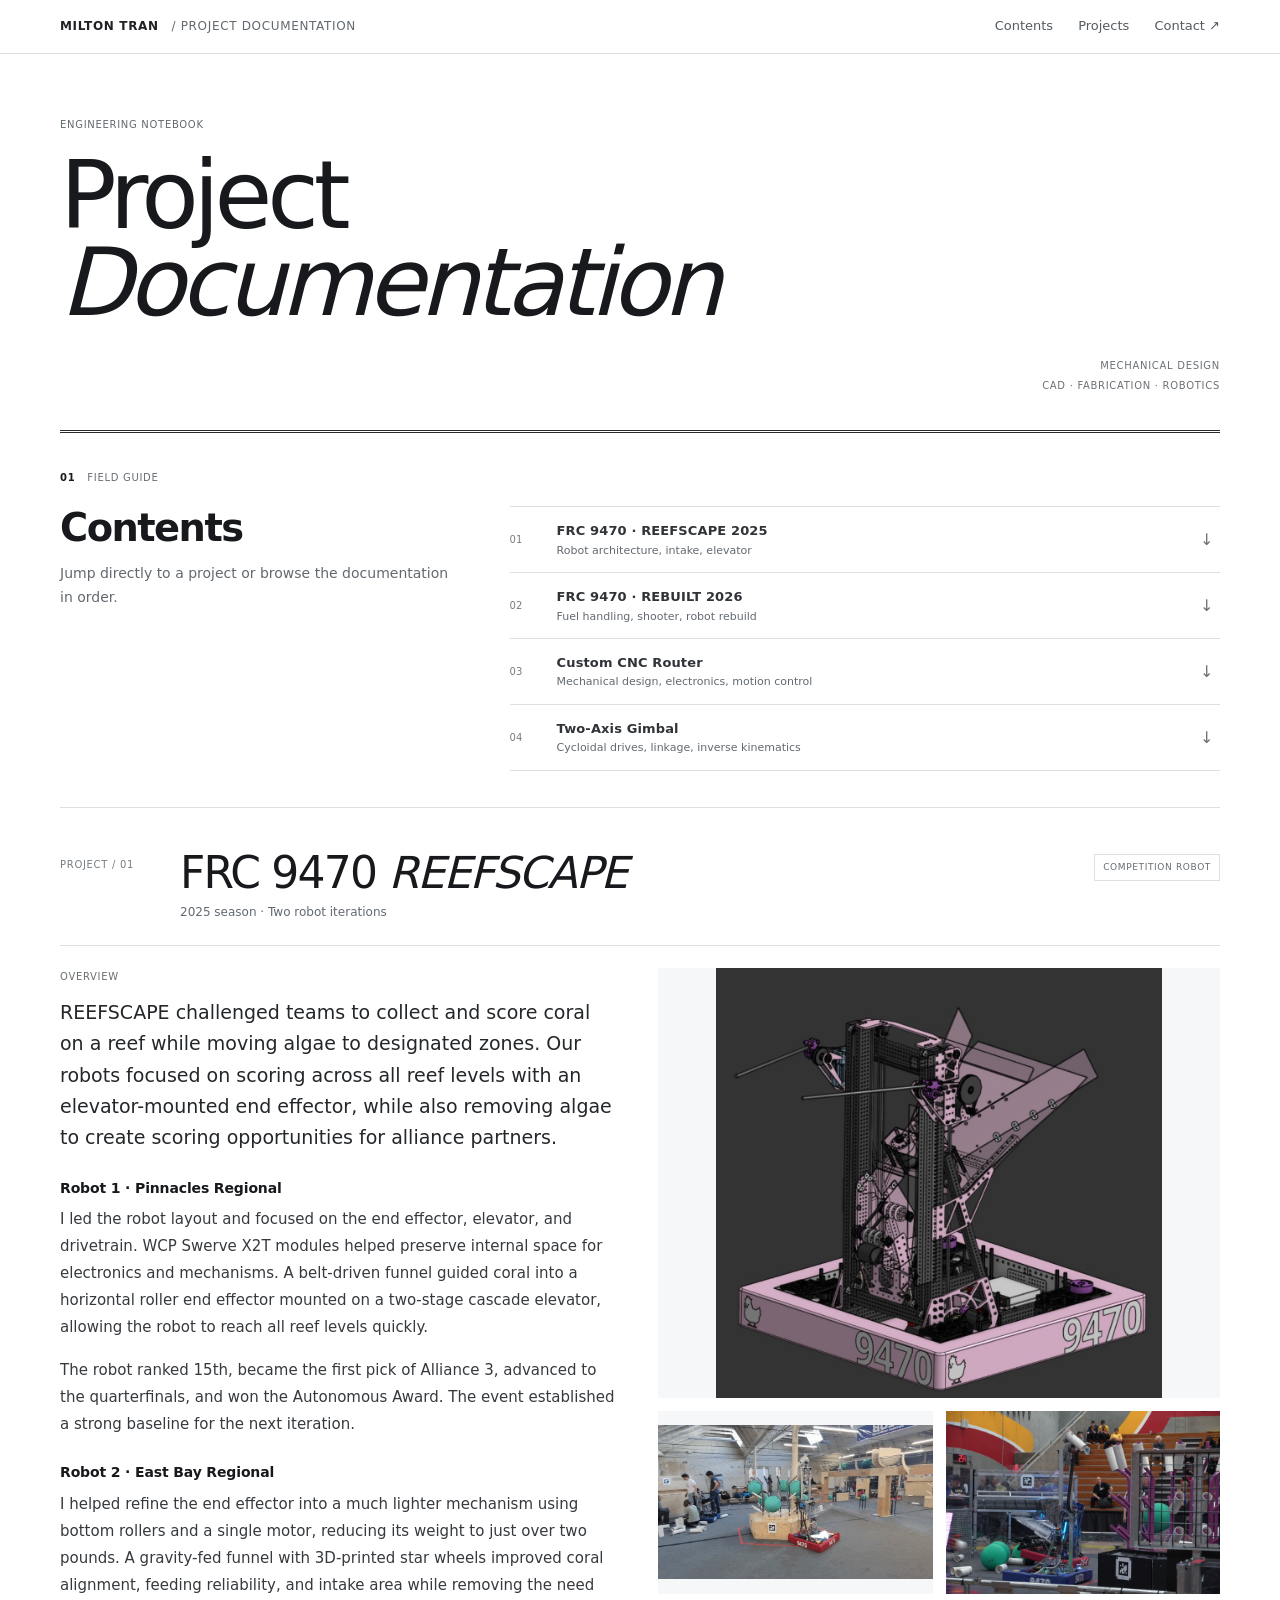
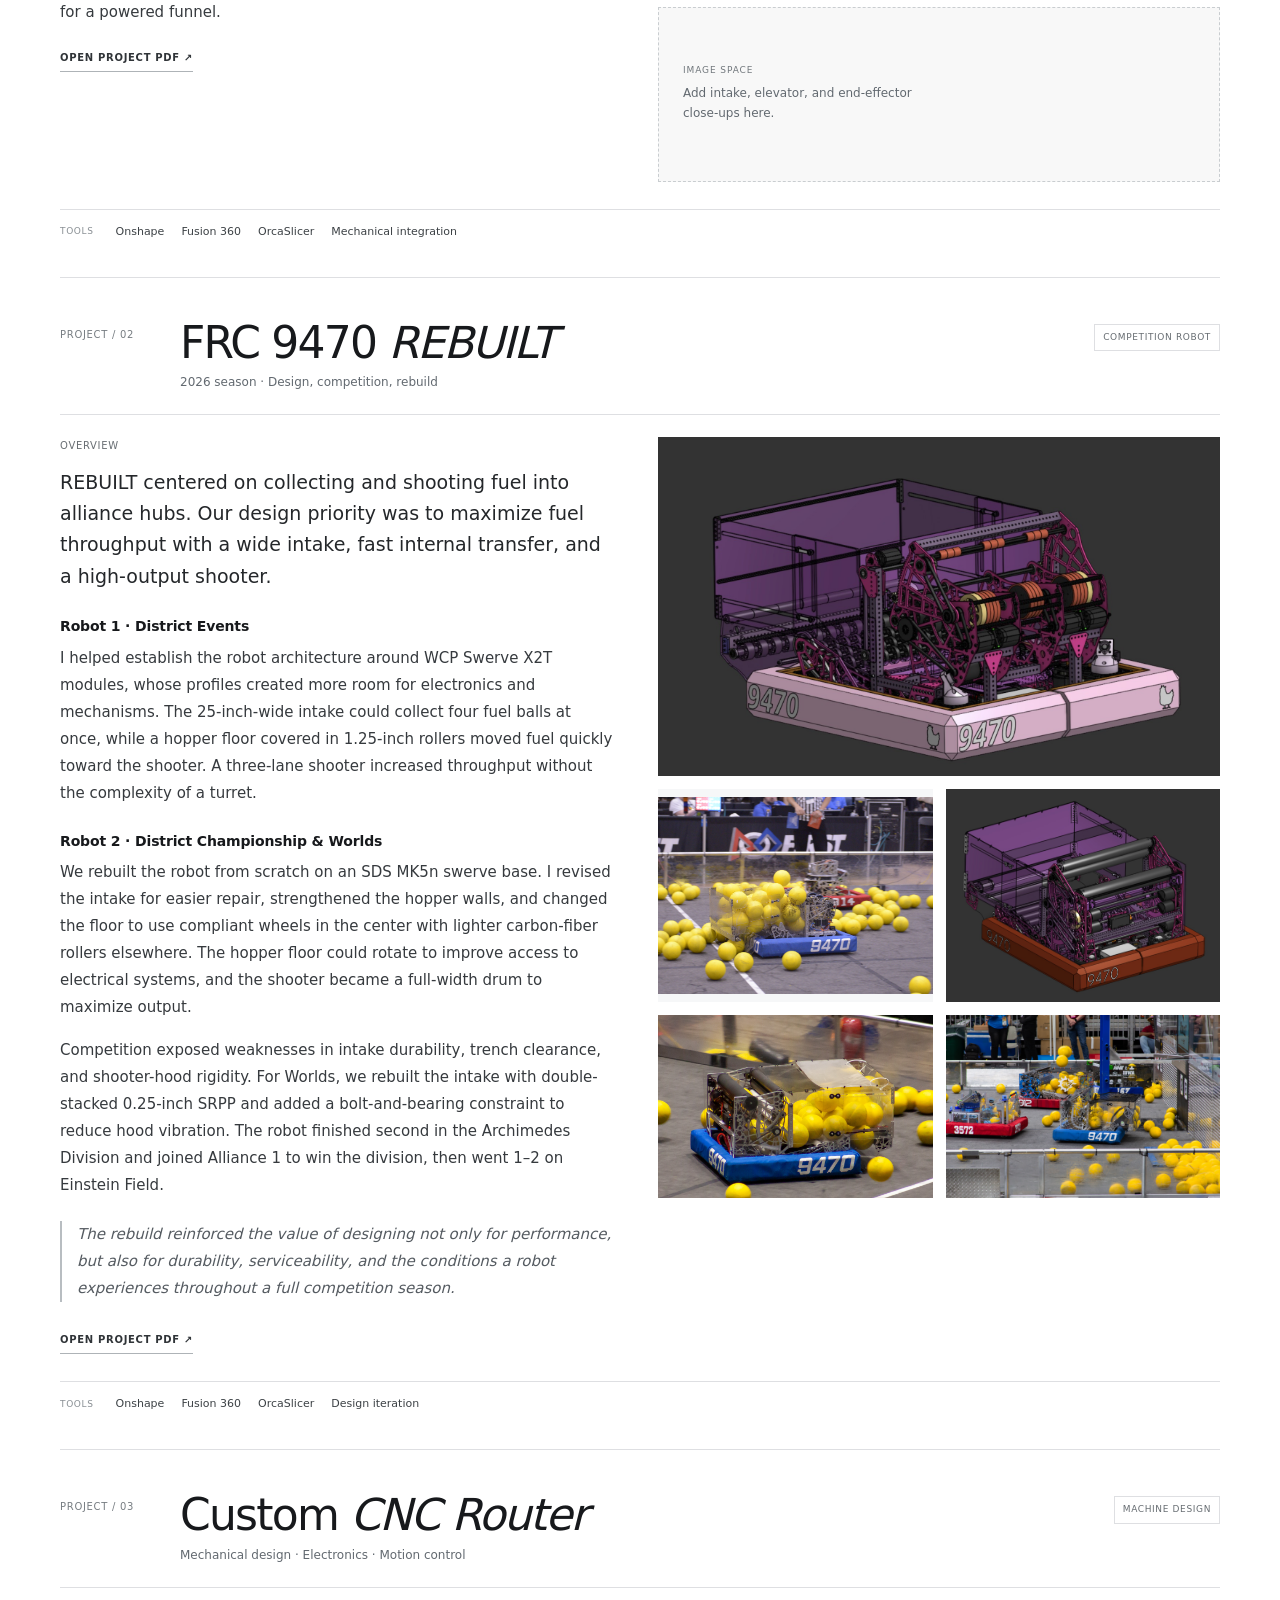
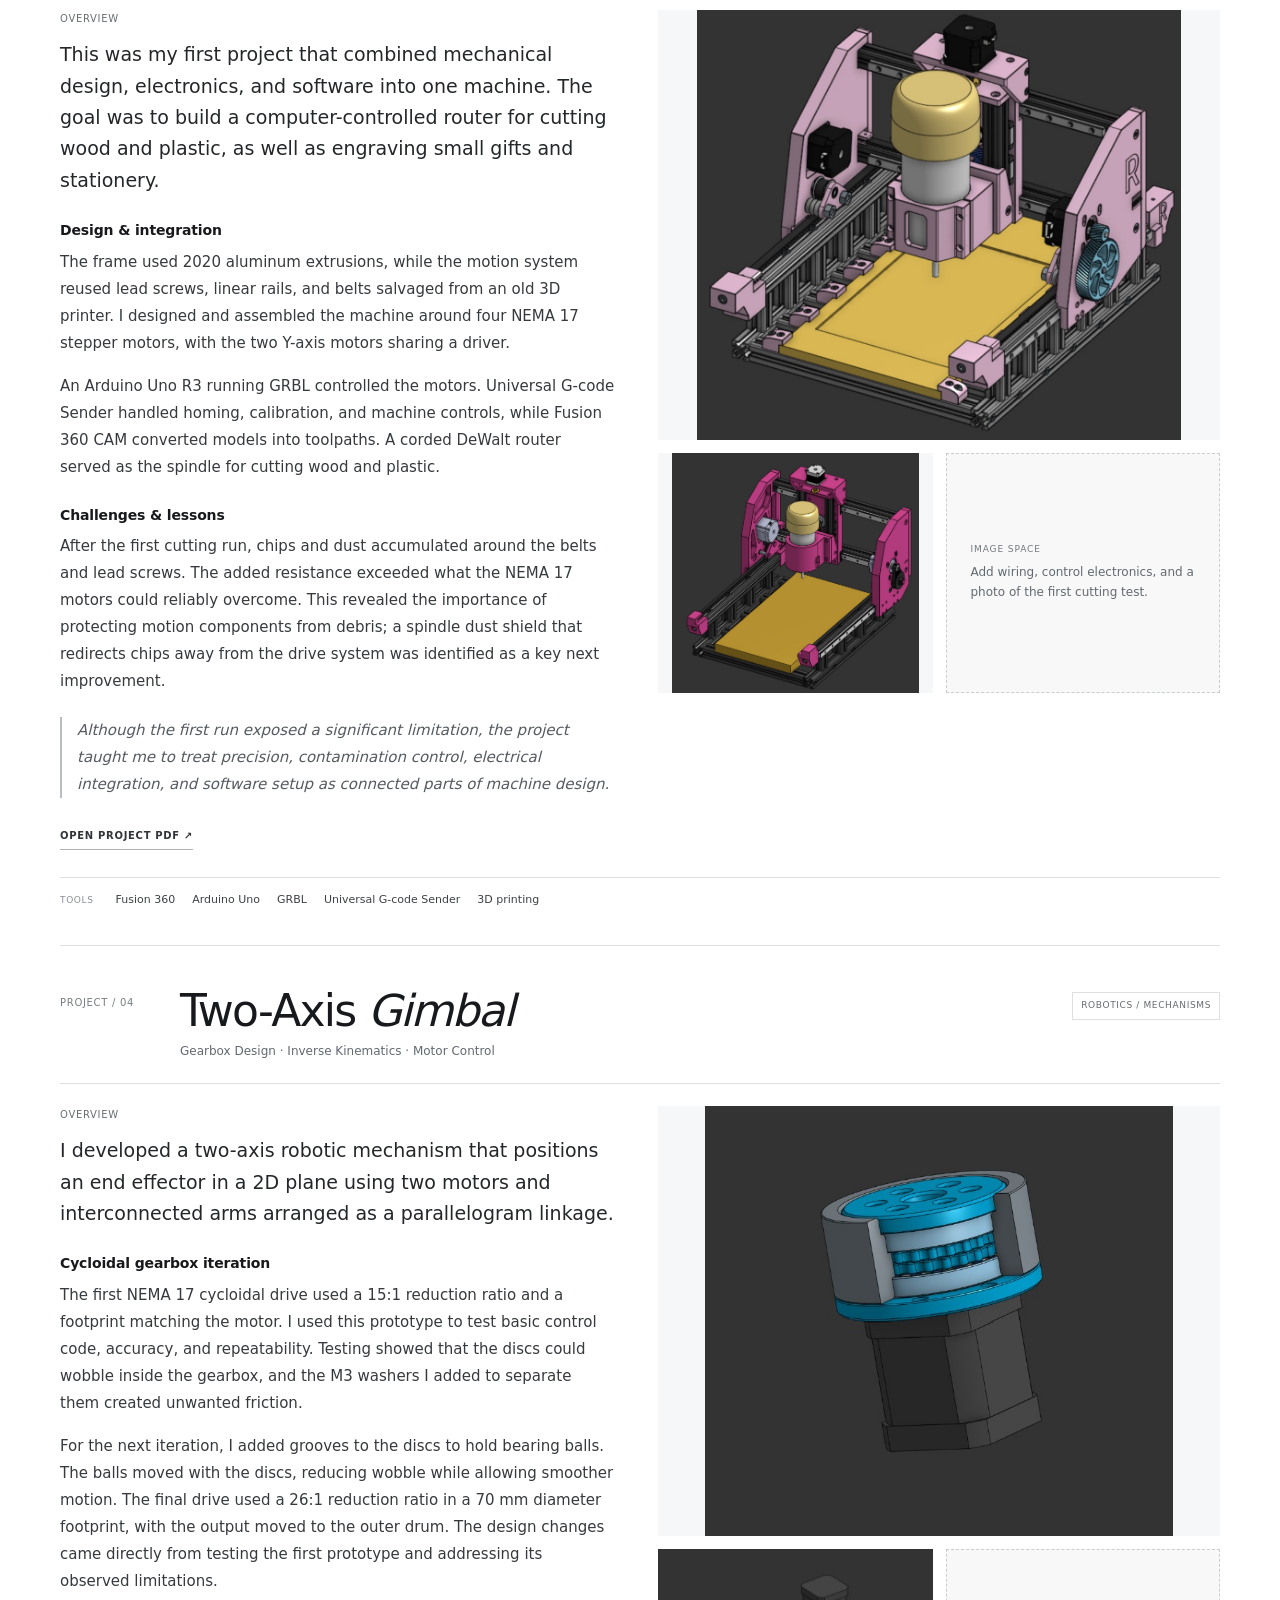
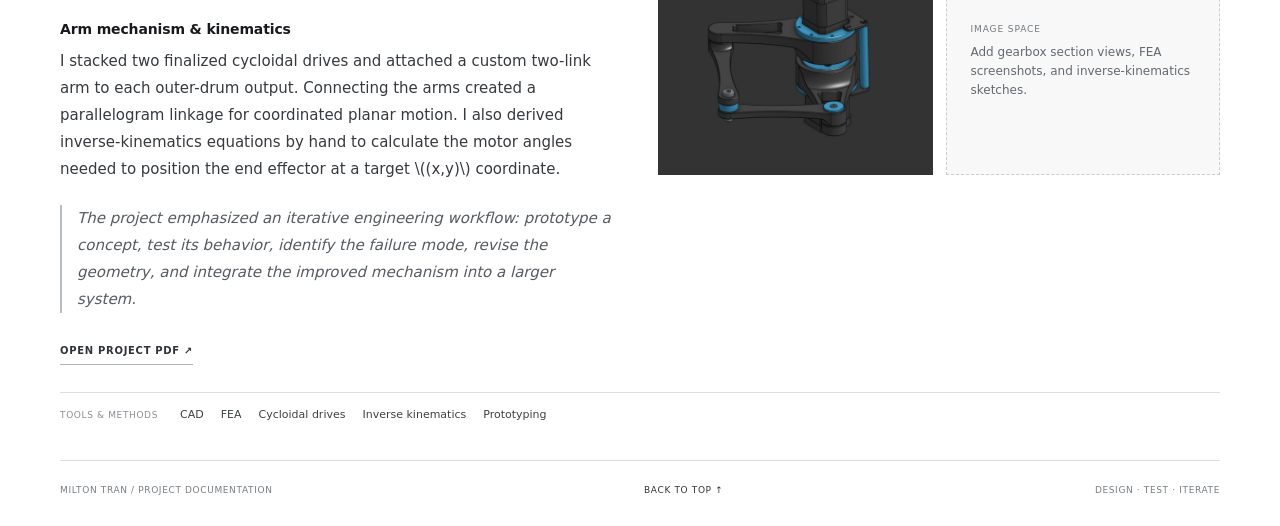
==== documentation.html @ 69821f61 "documentation" ====
<!doctype html>
<html lang="en">
<head>
<meta charset="utf-8">
<meta name="viewport" content="width=device-width, initial-scale=1">
<meta name="description" content="Project documentation for mechanical design, robotics, CAD, prototyping, and fabrication projects.">
<title>Project Documentation | Milton Tran</title>
<link rel="stylesheet" href="documentation.css">
</head>
<body>
<header class="topbar">
  <a class="wordmark" href="index.html#home">MILTON TRAN <span>/ PROJECT DOCUMENTATION</span></a>
  <nav><a href="#contents">Contents</a><a href="#projects">Projects</a><a href="mailto:miltonktran@gmail.com">Contact ↗</a></nav>
</header>
<main id="top">
  <section class="masthead">
    <div class="kicker">ENGINEERING NOTEBOOK</div>
    <h1>Project<br><em>Documentation</em></h1>
    <div class="masthead-bottom">
      <p></p>
      <div class="issue">MECHANICAL DESIGN<br>CAD · FABRICATION · ROBOTICS</div>
    </div>
  </section>

  <section class="contents section" id="contents">
    <div class="section-label"><span>01</span> FIELD GUIDE</div>
    <div class="contents-grid">
      <div>
        <h2>Contents</h2>
        <p class="muted">Jump directly to a project or browse the documentation in order.</p>
      </div>
      <ol class="toc-list">
        <li><a href="#frc-2025"><span>01</span><strong>FRC 9470 · REEFSCAPE 2025</strong><small>Robot architecture, intake, elevator</small><b>↓</b></a></li>
        <li><a href="#frc-2026"><span>02</span><strong>FRC 9470 · REBUILT 2026</strong><small>Fuel handling, shooter, robot rebuild</small><b>↓</b></a></li>
        <li><a href="#cnc-router"><span>03</span><strong>Custom CNC Router</strong><small>Mechanical design, electronics, motion control</small><b>↓</b></a></li>
        <li><a href="#gimbal"><span>04</span><strong>Two-Axis Gimbal</strong><small>Cycloidal drives, linkage, inverse kinematics</small><b>↓</b></a></li>
      </ol>
    </div>
  </section>

  <article class="project section" id="frc-2025">
    <div class="project-head"><div class="project-no">PROJECT / 01</div><div class="project-title"><h2>FRC 9470 <em>REEFSCAPE</em></h2><p>2025 season · Two robot iterations</p></div><div class="project-kind">COMPETITION ROBOT</div></div>
    <div class="article-grid">
      <div class="story">
        <div class="section-label">OVERVIEW</div>
        <p class="lead">REEFSCAPE challenged teams to collect and score coral on a reef while moving algae to designated zones. Our robots focused on scoring across all reef levels with an elevator-mounted end effector, while also removing algae to create scoring opportunities for alliance partners.</p>
        <h3>Robot 1 · Pinnacles Regional</h3>
        <p>I led the robot layout and focused on the end effector, elevator, and drivetrain. WCP Swerve X2T modules helped preserve internal space for electronics and mechanisms. A belt-driven funnel guided coral into a horizontal roller end effector mounted on a two-stage cascade elevator, allowing the robot to reach all reef levels quickly.</p>
        <p>The robot ranked 15th, became the first pick of Alliance 3, advanced to the quarterfinals, and won the Autonomous Award. The event established a strong baseline for the next iteration.</p>
        <h3>Robot 2 · East Bay Regional</h3>
        <p>I helped refine the end effector into a much lighter mechanism using bottom rollers and a single motor, reducing its weight to just over two pounds. A gravity-fed funnel with 3D-printed star wheels improved coral alignment, feeding reliability, and intake area while removing the need for a powered funnel.</p>
        <a class="pdf-link" href="docs/frc-9470-2025-reefscape.pdf" target="_blank" rel="noreferrer">OPEN PROJECT PDF ↗</a>
      </div>
      <div class="media-column">
        <figure class="media large"><img src="assets/projects/project-01-a.jpg" alt="FRC 9470 2025 robot CAD or assembly view" onerror="this.closest('figure').classList.add('empty')"><figcaption><span>FIG. 01</span> Overall robot / CAD assembly</figcaption></figure>
        <div class="media-pair">
          <figure class="media"><img src="assets/projects/project-01-b.gif" alt="FRC 9470 2025 robot detail" onerror="this.closest('figure').classList.add('empty')"><figcaption><span>FIG. 02</span> Mechanism detail</figcaption></figure>
          <figure class="media"><img src="assets/projects/project-01-c.jpg" alt="FRC 9470 2025 robot detail view" onerror="this.closest('figure').classList.add('empty')"><figcaption><span>FIG. 03</span> Prototype / iteration</figcaption></figure>
        </div>
        <div class="media note-media"><span>IMAGE SPACE</span><p>Add intake, elevator, and end-effector close-ups here.</p></div>
      </div>
    </div>
    <div class="project-footer"><span>TOOLS</span><b>Onshape</b><b>Fusion 360</b><b>OrcaSlicer</b><b>Mechanical integration</b></div>
  </article>

  <article class="project section" id="frc-2026">
    <div class="project-head"><div class="project-no">PROJECT / 02</div><div class="project-title"><h2>FRC 9470 <em>REBUILT</em></h2><p>2026 season · Design, competition, rebuild</p></div><div class="project-kind">COMPETITION ROBOT</div></div>
    <div class="article-grid">
      <div class="story">
        <div class="section-label">OVERVIEW</div>
        <p class="lead">REBUILT centered on collecting and shooting fuel into alliance hubs. Our design priority was to maximize fuel throughput with a wide intake, fast internal transfer, and a high-output shooter.</p>
        <h3>Robot 1 · District Events</h3>
        <p>I helped establish the robot architecture around WCP Swerve X2T modules, whose profiles created more room for electronics and mechanisms. The 25-inch-wide intake could collect four fuel balls at once, while a hopper floor covered in 1.25-inch rollers moved fuel quickly toward the shooter. A three-lane shooter increased throughput without the complexity of a turret.</p>
        <h3>Robot 2 · District Championship &amp; Worlds</h3>
        <p>We rebuilt the robot from scratch on an SDS MK5n swerve base. I revised the intake for easier repair, strengthened the hopper walls, and changed the floor to use compliant wheels in the center with lighter carbon-fiber rollers elsewhere. The hopper floor could rotate to improve access to electrical systems, and the shooter became a full-width drum to maximize output.</p>
        <p>Competition exposed weaknesses in intake durability, trench clearance, and shooter-hood rigidity. For Worlds, we rebuilt the intake with double-stacked 0.25-inch SRPP and added a bolt-and-bearing constraint to reduce hood vibration. The robot finished second in the Archimedes Division and joined Alliance 1 to win the division, then went 1–2 on Einstein Field.</p>
        <p class="reflection">The rebuild reinforced the value of designing not only for performance, but also for durability, serviceability, and the conditions a robot experiences throughout a full competition season.</p>
        <a class="pdf-link" href="docs/frc-9470-2026-rebuilt.pdf" target="_blank" rel="noreferrer">OPEN PROJECT PDF ↗</a>
      </div>
      <div class="media-column">
        <figure class="media large"><img src="assets/projects/project-02-a.jpg" alt="FRC 9470 2026 robot overall view" onerror="this.closest('figure').classList.add('empty')"><figcaption><span>FIG. 04</span> Robot architecture</figcaption></figure>
        <div class="media-pair">
          <figure class="media"><img src="assets/projects/project-02-b.jpg" alt="FRC 9470 2026 intake detail" onerror="this.closest('figure').classList.add('empty')"><figcaption><span>FIG. 05</span> Intake / hopper</figcaption></figure>
          <figure class="media"><img src="assets/projects/project-02-c.jpg" alt="FRC 9470 2026 shooter detail" onerror="this.closest('figure').classList.add('empty')"><figcaption><span>FIG. 06</span> Shooter mechanism</figcaption></figure>
        </div>
        <div class="media-pair">
          <figure class="media"><img src="assets/projects/project-02-d.jpg" alt="Robot rebuild detail" onerror="this.closest('figure').classList.add('empty')"><figcaption><span>FIG. 07</span> Rebuild iteration</figcaption></figure>
          <figure class="media"><img src="assets/projects/project-02-e.jpg" alt="Competition robot detail" onerror="this.closest('figure').classList.add('empty')"><figcaption><span>FIG. 08</span> Final iteration</figcaption></figure>
        </div>
      </div>
    </div>
    <div class="project-footer"><span>TOOLS</span><b>Onshape</b><b>Fusion 360</b><b>OrcaSlicer</b><b>Design iteration</b></div>
  </article>

  <article class="project section" id="cnc-router">
    <div class="project-head"><div class="project-no">PROJECT / 03</div><div class="project-title"><h2>Custom <em>CNC Router</em></h2><p>Mechanical design · Electronics · Motion control</p></div><div class="project-kind">MACHINE DESIGN</div></div>
    <div class="article-grid">
      <div class="story">
        <div class="section-label">OVERVIEW</div>
        <p class="lead">This was my first project that combined mechanical design, electronics, and software into one machine. The goal was to build a computer-controlled router for cutting wood and plastic, as well as engraving small gifts and stationery.</p>
        <h3>Design &amp; integration</h3>
        <p>The frame used 2020 aluminum extrusions, while the motion system reused lead screws, linear rails, and belts salvaged from an old 3D printer. I designed and assembled the machine around four NEMA 17 stepper motors, with the two Y-axis motors sharing a driver.</p>
        <p>An Arduino Uno R3 running GRBL controlled the motors. Universal G-code Sender handled homing, calibration, and machine controls, while Fusion 360 CAM converted models into toolpaths. A corded DeWalt router served as the spindle for cutting wood and plastic.</p>
        <h3>Challenges &amp; lessons</h3>
        <p>After the first cutting run, chips and dust accumulated around the belts and lead screws. The added resistance exceeded what the NEMA 17 motors could reliably overcome. This revealed the importance of protecting motion components from debris; a spindle dust shield that redirects chips away from the drive system was identified as a key next improvement.</p>
        <p class="reflection">Although the first run exposed a significant limitation, the project taught me to treat precision, contamination control, electrical integration, and software setup as connected parts of machine design.</p>
        <a class="pdf-link" href="docs/custom-cnc-router.pdf" target="_blank" rel="noreferrer">OPEN PROJECT PDF ↗</a>
      </div>
      <div class="media-column">
        <figure class="media large"><img src="assets/projects/project-03-a.jpg" alt="Custom CNC router assembly" onerror="this.closest('figure').classList.add('empty')"><figcaption><span>FIG. 09</span> CNC router assembly</figcaption></figure>
        <div class="media-pair">
          <figure class="media"><img src="assets/projects/project-03-b.jpg" alt="CNC router component detail" onerror="this.closest('figure').classList.add('empty')"><figcaption><span>FIG. 10</span> Motion system</figcaption></figure>
          <div class="media note-media"><span>IMAGE SPACE</span><p>Add wiring, control electronics, and a photo of the first cutting test.</p></div>
        </div>
      </div>
    </div>
    <div class="project-footer"><span>TOOLS</span><b>Fusion 360</b><b>Arduino Uno</b><b>GRBL</b><b>Universal G-code Sender</b><b>3D printing</b></div>
  </article>

  <article class="project section" id="gimbal">
    <div class="project-head"><div class="project-no">PROJECT / 04</div><div class="project-title"><h2>Two-Axis <em>Gimbal</em></h2><p>Gearbox Design · Inverse Kinematics · Motor Control</p></div><div class="project-kind">ROBOTICS / MECHANISMS</div></div>
    <div class="article-grid">
      <div class="story">
        <div class="section-label">OVERVIEW</div>
        <p class="lead">I developed a two-axis robotic mechanism that positions an end effector in a 2D plane using two motors and interconnected arms arranged as a parallelogram linkage.</p>
        <h3>Cycloidal gearbox iteration</h3>
        <p>The first NEMA 17 cycloidal drive used a 15:1 reduction ratio and a footprint matching the motor. I used this prototype to test basic control code, accuracy, and repeatability. Testing showed that the discs could wobble inside the gearbox, and the M3 washers I added to separate them created unwanted friction.</p>
        <p>For the next iteration, I added grooves to the discs to hold bearing balls. The balls moved with the discs, reducing wobble while allowing smoother motion. The final drive used a 26:1 reduction ratio in a 70 mm diameter footprint, with the output moved to the outer drum. The design changes came directly from testing the first prototype and addressing its observed limitations.</p>
        <h3>Arm mechanism &amp; kinematics</h3>
        <p>I stacked two finalized cycloidal drives and attached a custom two-link arm to each outer-drum output. Connecting the arms created a parallelogram linkage for coordinated planar motion. I also derived inverse-kinematics equations by hand to calculate the motor angles needed to position the end effector at a target \((x,y)\) coordinate.</p>
        <p class="reflection">The project emphasized an iterative engineering workflow: prototype a concept, test its behavior, identify the failure mode, revise the geometry, and integrate the improved mechanism into a larger system.</p>
        <a class="pdf-link" href="docs/02-axis-gimbal.pdf" target="_blank" rel="noreferrer">OPEN PROJECT PDF ↗</a>
      </div>
      <div class="media-column">
        <figure class="media large"><img src="assets/projects/project-04-a.jpg" alt="Two-axis gimbal or planar robot assembly" onerror="this.closest('figure').classList.add('empty')"><figcaption><span>FIG. 11</span> Two-axis mechanism</figcaption></figure>
        <div class="media-pair">
          <figure class="media"><img src="assets/projects/project-04-b.jpg" alt="Cycloidal gearbox detail" onerror="this.closest('figure').classList.add('empty')"><figcaption><span>FIG. 12</span> Cycloidal drive</figcaption></figure>
          <div class="media note-media"><span>IMAGE SPACE</span><p>Add gearbox section views, FEA screenshots, and inverse-kinematics sketches.</p></div>
        </div>
      </div>
    </div>
    <div class="project-footer"><span>TOOLS &amp; METHODS</span><b>CAD</b><b>FEA</b><b>Cycloidal drives</b><b>Inverse kinematics</b><b>Prototyping</b></div>
  </article>
</main>
<footer class="footer"><span>MILTON TRAN / PROJECT DOCUMENTATION</span><a href="#top">BACK TO TOP ↑</a><span>DESIGN · TEST · ITERATE</span></footer>
<script src="documentation.js"></script>
</body>
</html>
---- documentation.css ----
/* Project Documentation — light editorial / newspaper-inspired theme */
:root{--bg:#fff;--paper:#fff;--ink:#17191c;--muted:#626970;--line:#dedfe2;--soft:#f4f5f6;--sans:Inter,ui-sans-serif,system-ui,-apple-system,BlinkMacSystemFont,"Segoe UI",sans-serif;--mono:var(--sans)}
*{box-sizing:border-box}
html{scroll-behavior:smooth;scroll-padding-top:78px}
body{margin:0;background:var(--bg);color:var(--ink);font-family:var(--sans);line-height:1.72}
a{color:#303438;text-decoration:none}
a:hover{color:#000;text-decoration:underline;text-underline-offset:4px}
.topbar{height:54px;position:sticky;top:0;z-index:20;display:flex;align-items:center;justify-content:space-between;padding:0 max(24px,calc((100vw - 1160px)/2));background:rgba(255,255,255,.96);backdrop-filter:blur(12px);border-bottom:1px solid var(--line)}
.wordmark{font-size:12px;font-weight:750;letter-spacing:.055em;color:#202124;white-space:nowrap}.wordmark span{font-weight:450;color:var(--muted);margin-left:8px}
nav{display:flex;gap:25px;font-size:13px}nav a{color:#555b61}
main{width:min(1160px,calc(100% - 48px));margin:0 auto}
.masthead{padding:62px 0 34px;border-bottom:3px double #292b2d}
.kicker,.section-label,.project-no,.project-kind,.issue,.media figcaption,.project-footer,.pdf-link,.footer{font-family:var(--mono);letter-spacing:.07em}
.kicker{font-size:10px;color:var(--muted);margin-bottom:20px}
h1{font-family:var(--sans);font-size:clamp(52px,8vw,94px);font-weight:500;letter-spacing:-.055em;line-height:.92;margin:0 0 30px}
h1 em,h2 em{font-weight:400}
.masthead-bottom{display:grid;grid-template-columns:1.3fr .7fr;align-items:end;gap:35px}
.masthead-bottom p{max-width:670px;font-size:19px;line-height:1.55;margin:0;color:#454a4f}
.issue{text-align:right;font-size:10px;line-height:2;color:#6c7176}
.section{border-bottom:1px solid var(--line);padding:36px 0}
.section-label{font-size:10px;color:#686e73;display:flex;align-items:center;gap:12px;margin-bottom:20px}
.section-label span{color:#17191c;font-weight:700}
.contents-grid{display:grid;grid-template-columns:.72fr 1.28fr;gap:50px}
h2{font-size:clamp(27px,3vw,39px);line-height:1.12;letter-spacing:-.04em;font-weight:550;margin:0 0 12px}
.contents-grid>div>p,.projects-intro>p{font-size:14px;color:var(--muted);max-width:520px;margin:0}
.muted{color:var(--muted)}
.toc-list{list-style:none;margin:0;padding:0;border-top:1px solid var(--line)}
.toc-list li{border-bottom:1px solid var(--line)}
.toc-list a{display:grid;grid-template-columns:35px 1fr 20px;gap:0 12px;padding:13px 0;align-items:center}
.toc-list a>span{font:10px var(--mono);color:#777d82;grid-row:span 2}
.toc-list strong{font-size:13px;letter-spacing:.01em;font-weight:650}
.toc-list small{grid-column:2;color:var(--muted);font-size:11px;line-height:1.5}
.toc-list b{grid-column:3;grid-row:1/3;font-weight:400;color:#6b7075}
.projects-intro{padding-bottom:28px}.projects-intro .section-label{margin-bottom:16px}.projects-intro>p{max-width:720px}
.project{padding:40px 0 35px;scroll-margin-top:74px}
.project-head{display:grid;grid-template-columns:100px 1fr auto;gap:20px;align-items:start;padding-bottom:22px;border-bottom:1px solid var(--line);margin-bottom:22px}
.project-no{font-size:10px;color:#777d82;padding-top:8px}
.project-title h2{font-family:var(--sans);font-size:clamp(30px,4vw,44px);font-weight:500;margin:0 0 5px}
.project-title p{font-size:12px;color:var(--muted);margin:0}
.project-kind{font-size:9px;color:#666c71;border:1px solid var(--line);padding:5px 8px;white-space:nowrap;margin-top:6px}
.article-grid{display:grid;grid-template-columns:minmax(0,1fr) minmax(0,1fr);gap:36px;align-items:start}
.story{padding-right:7px}
.story .section-label{margin-bottom:12px}
.story p{font-family:var(--sans);font-size:15px;line-height:1.8;color:#363a3e;margin:0 0 16px}
.story p.lead{font-size:19px;line-height:1.65;color:#24272a}
.story h3{font-size:14px;line-height:1.4;letter-spacing:-.01em;margin:25px 0 8px;font-weight:700}
.story .reflection{border-left:2px solid #b8bdc1;padding-left:15px;color:#555b61;font-style:italic;margin:22px 0}
.pdf-link{display:inline-block;font-size:10px;font-weight:600;border-bottom:1px solid #aeb3b7;padding:0 0 5px;margin-top:3px}
.media-column{display:grid;gap:13px}
.media{margin:0;position:relative;background:#f1f2f3;min-width:0;overflow:hidden}
.media img{display:block;width:100%;height:100%;min-height:150px;max-height:350px;object-fit:contain;background:#f6f7f8}
.media.large img{min-height:310px;max-height:430px}
.media figcaption{display:none}
.media figcaption span{color:#8a9095}
.media-pair{display:grid;grid-template-columns:1fr 1fr;gap:13px}
.media-pair .media img{min-height:155px;max-height:240px}
.media.empty{min-height:230px;display:flex;align-items:center;justify-content:center;background:repeating-linear-gradient(135deg,#f7f8f8,#f7f8f8 12px,#f0f1f2 12px,#f0f1f2 24px)}
.media.empty img{display:none}
.media.empty:before{content:"IMAGE PLACEHOLDER";font:10px var(--mono);letter-spacing:.1em;color:#81878c;border:1px dashed #bfc4c8;padding:22px 26px}
.note-media{min-height:175px;display:flex;flex-direction:column;align-items:flex-start;justify-content:center;padding:24px;background:#f8f8f8;border:1px dashed #c9cdd0}
.note-media>span{font:9px var(--mono);letter-spacing:.1em;color:#72787d}
.note-media p{font-family:var(--sans);font-size:12px;line-height:1.6;color:#626970;margin:9px 0 0;max-width:260px}
.project-footer{display:flex;align-items:center;flex-wrap:wrap;gap:8px 17px;border-top:1px solid var(--line);margin-top:27px;padding-top:13px;font-size:9px;color:#5f656a}
.project-footer span{color:#888e93;margin-right:5px}.project-footer b{font-family:var(--sans);font-weight:500;font-size:11px;color:#3c4145;letter-spacing:0}
.footer{width:min(1160px,calc(100% - 48px));margin:auto;padding:22px 0 28px;display:flex;justify-content:space-between;gap:16px;flex-wrap:wrap;color:#777d82;font-size:9px}
.footer a{color:#303438}
@media(max-width:800px){.masthead{padding-top:44px}.masthead-bottom{grid-template-columns:1fr;gap:17px}.issue{text-align:left}.contents-grid{grid-template-columns:1fr;gap:22px}.project-head{grid-template-columns:70px 1fr;gap:12px}.project-kind{grid-column:2;justify-self:start;margin-top:0}.article-grid{grid-template-columns:1fr;gap:26px}.media.large img{min-height:240px}.story{padding-right:0}}
@media(max-width:520px){main,.footer{width:calc(100% - 32px)}.topbar{padding:0 16px}.wordmark{font-size:10px}.wordmark span{display:none}nav{gap:13px;font-size:11px}.masthead{padding-top:35px}h1{font-size:55px}.masthead-bottom p{font-size:16px}.project-head{grid-template-columns:1fr;gap:6px}.project-no{padding:0}.project-kind{grid-column:1}.project-title h2{font-size:34px}.media-pair{gap:8px}.media-pair .media img{min-height:120px}.project-footer{gap:8px 12px}}
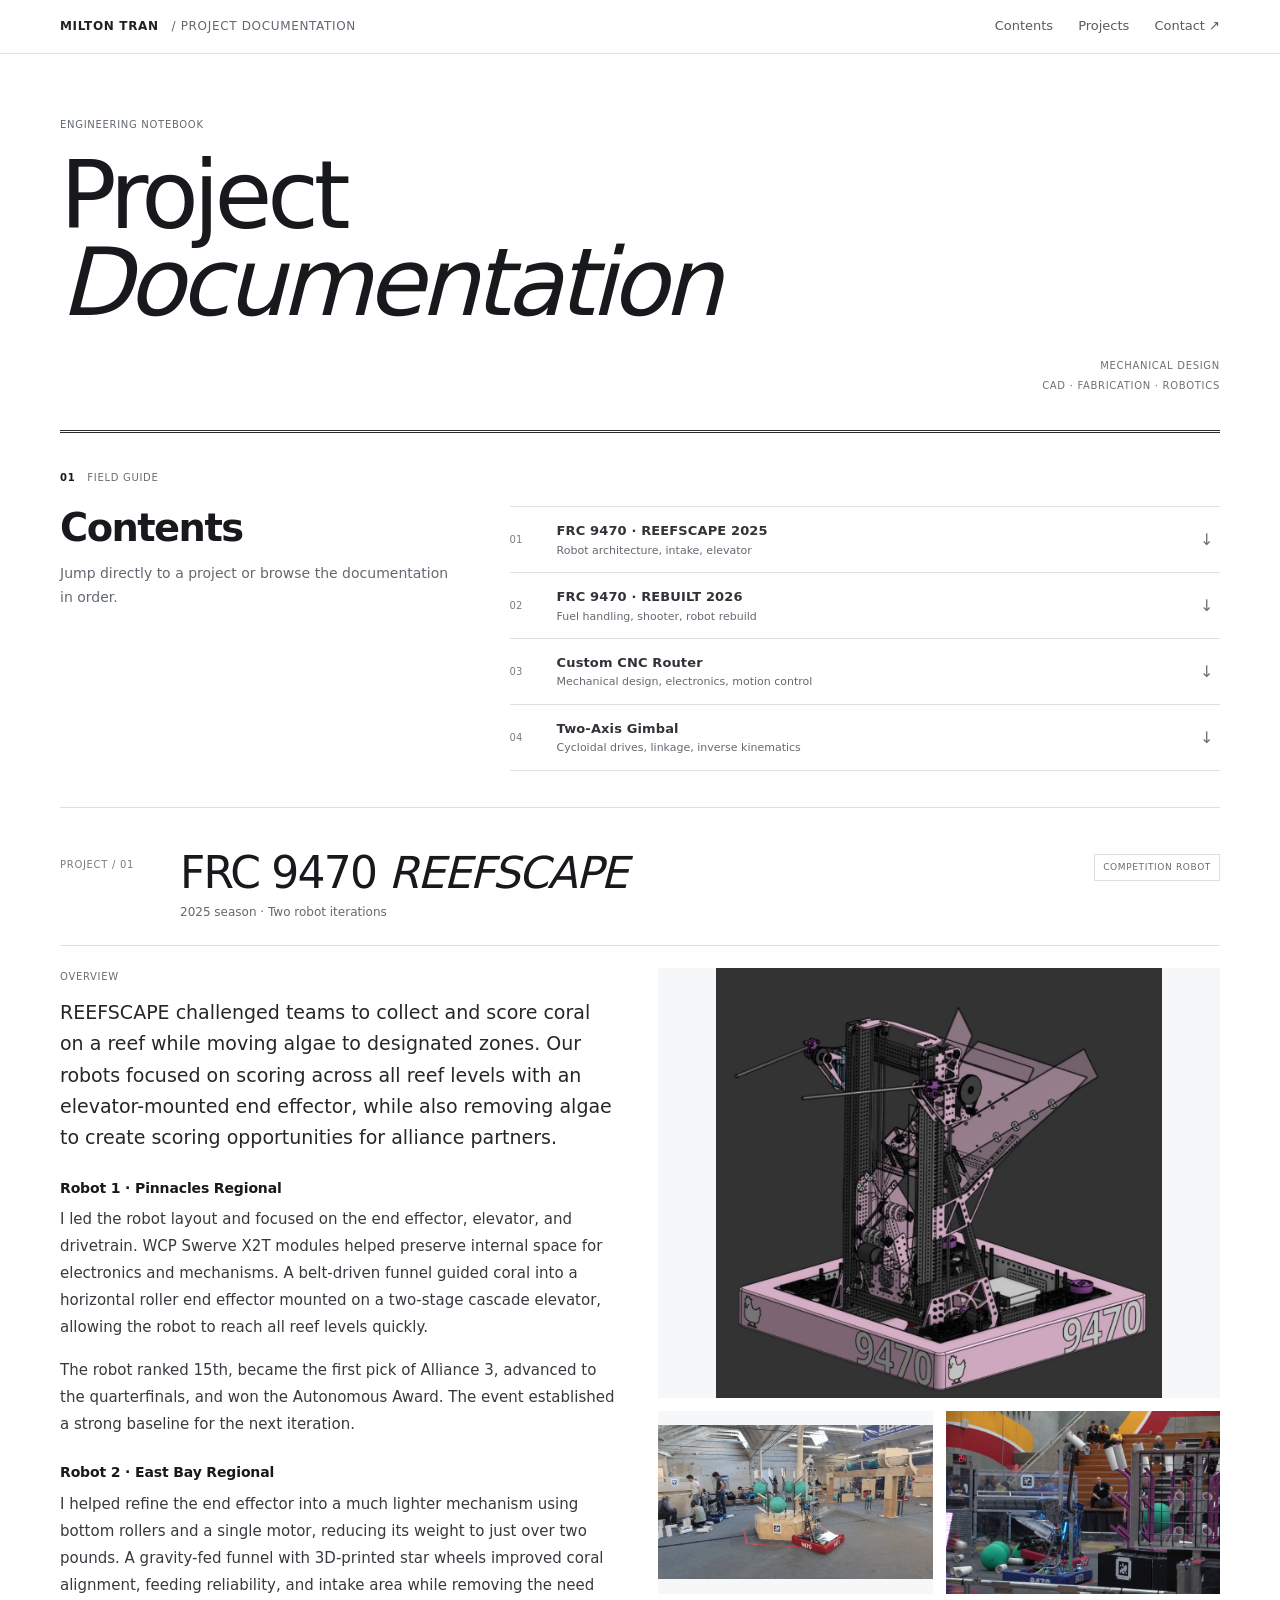
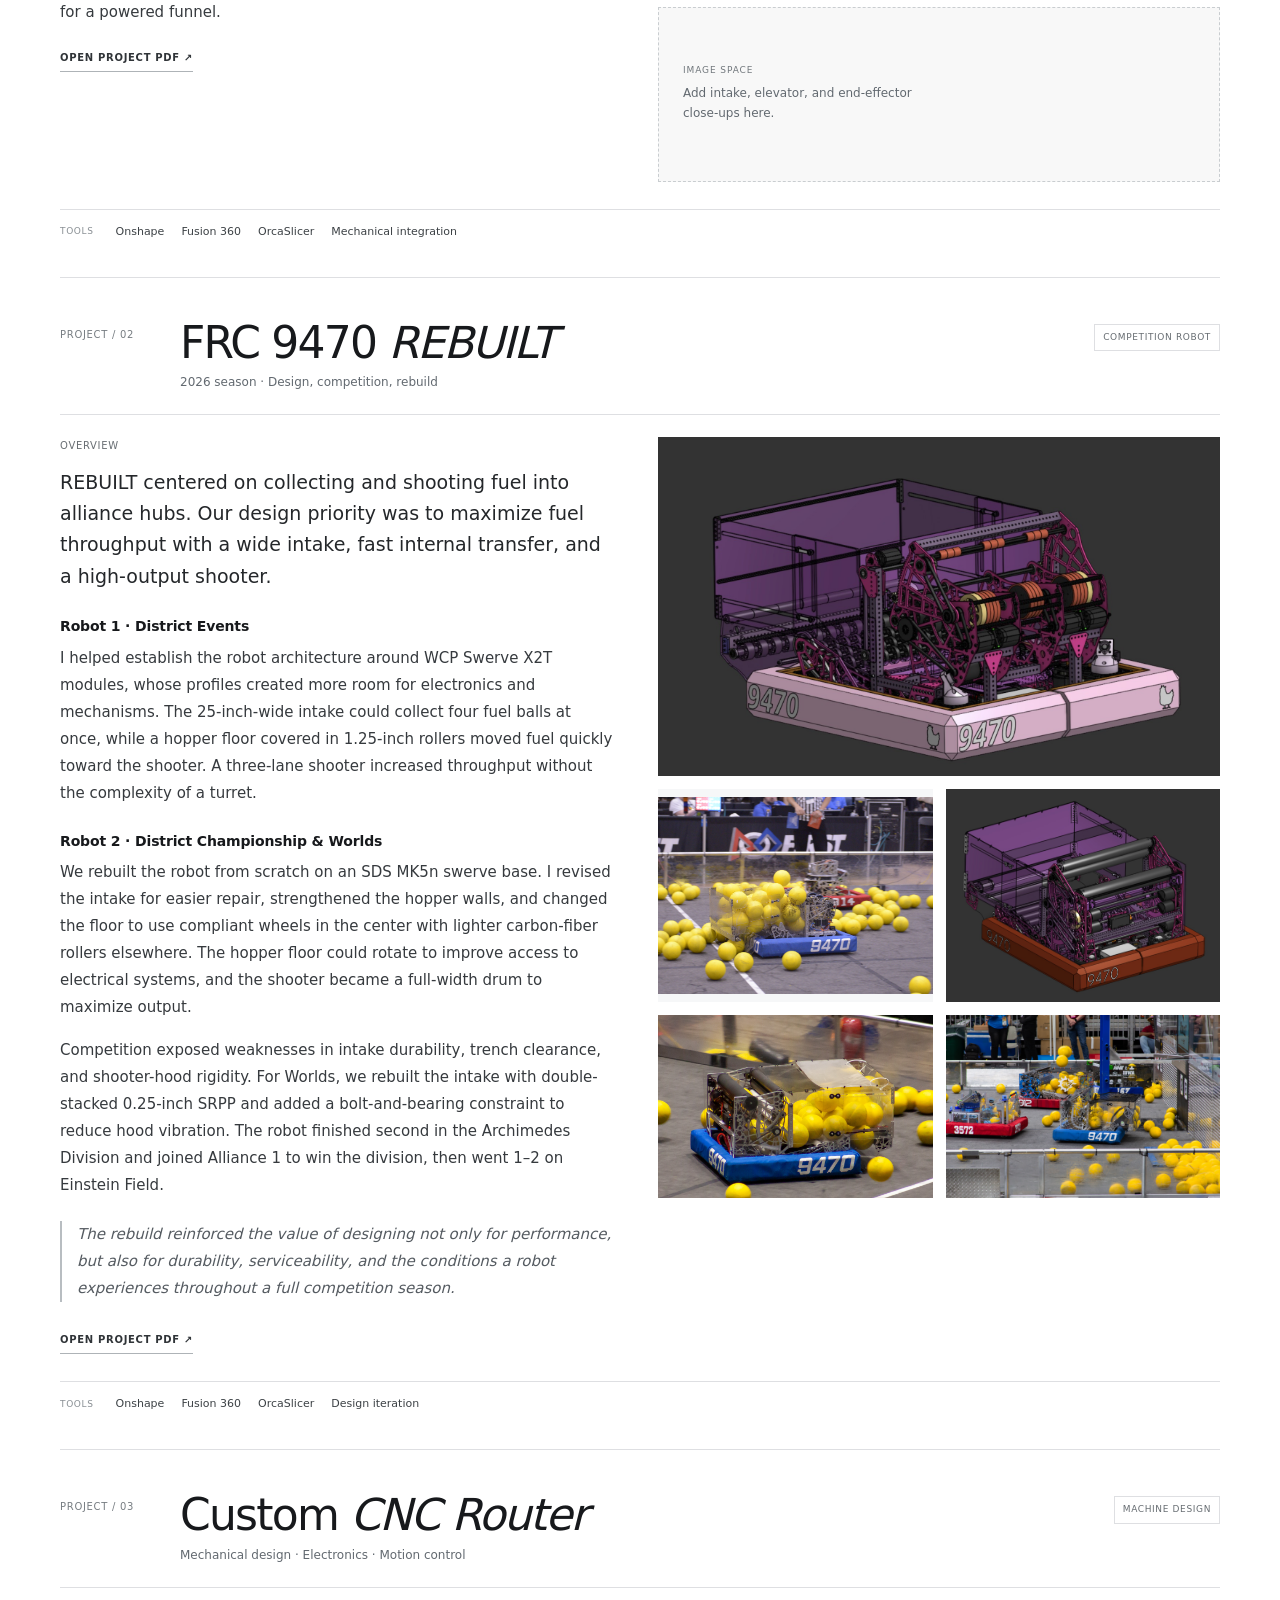
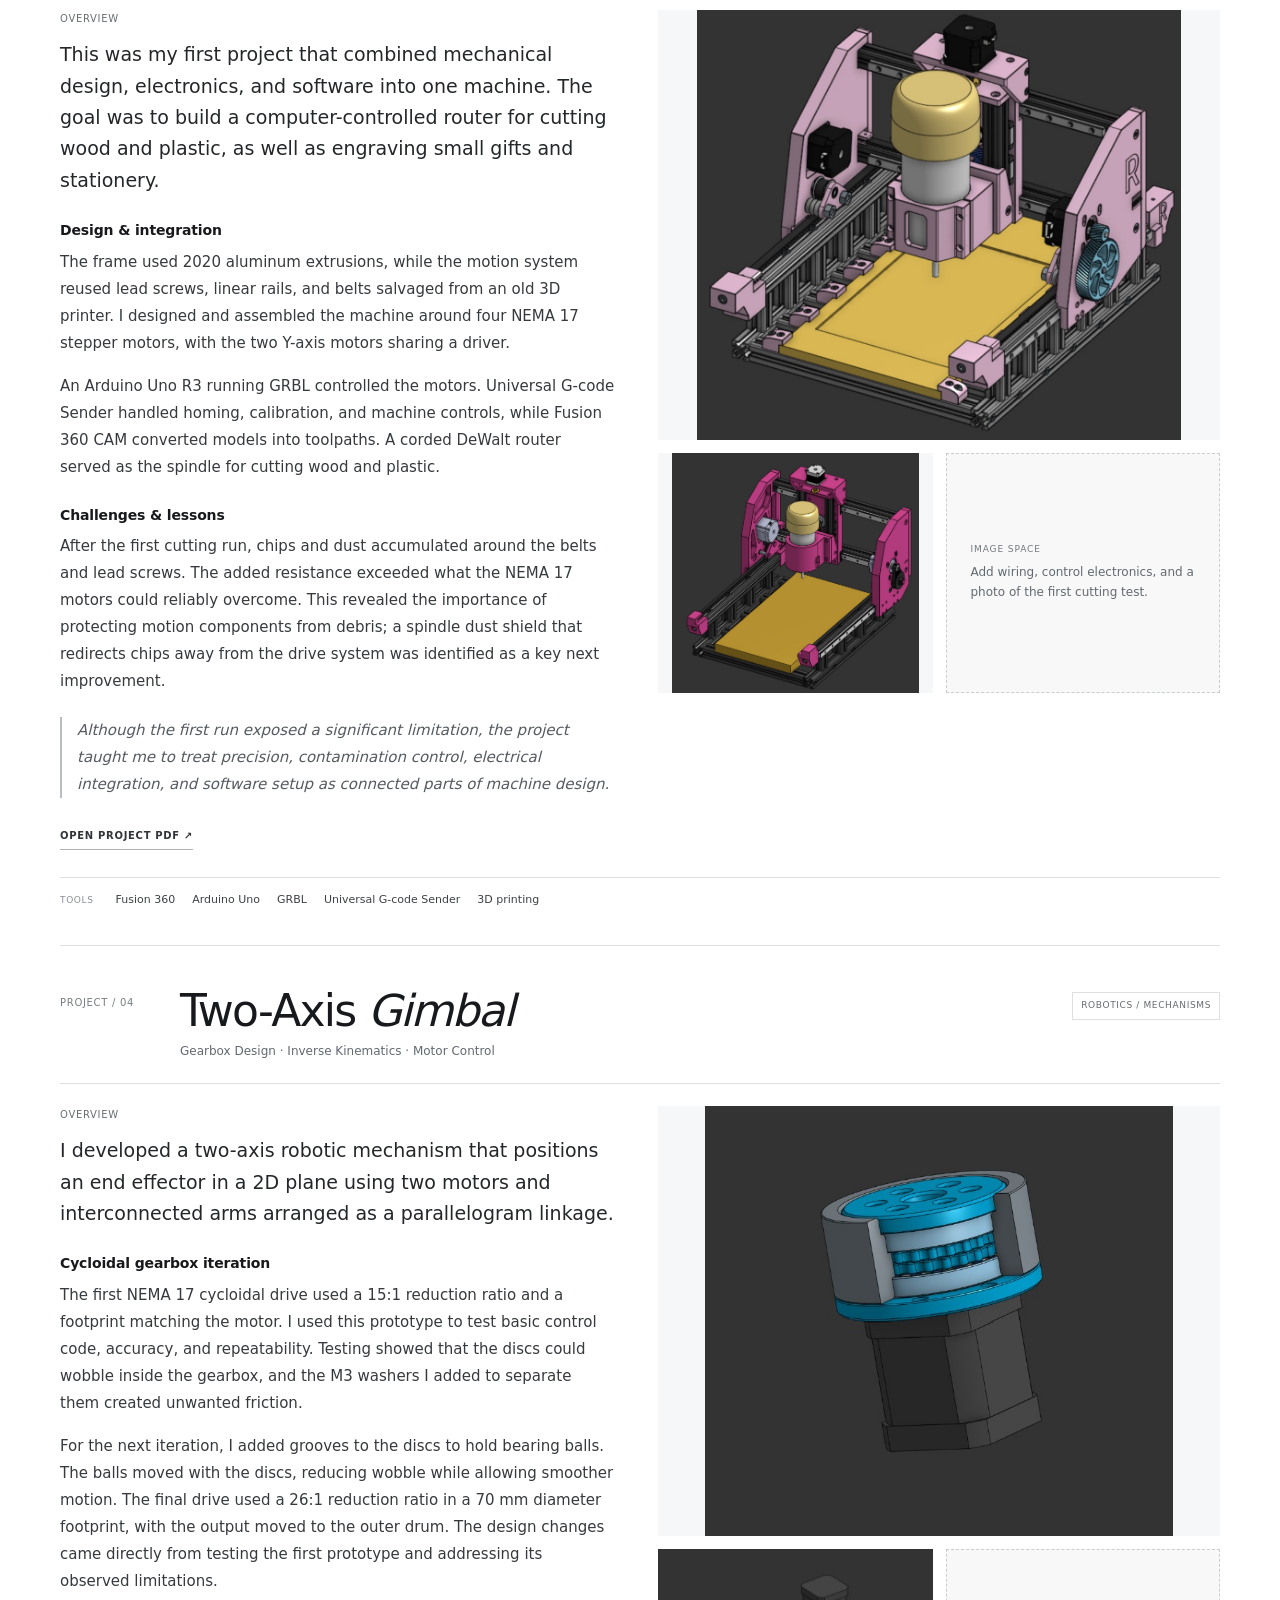
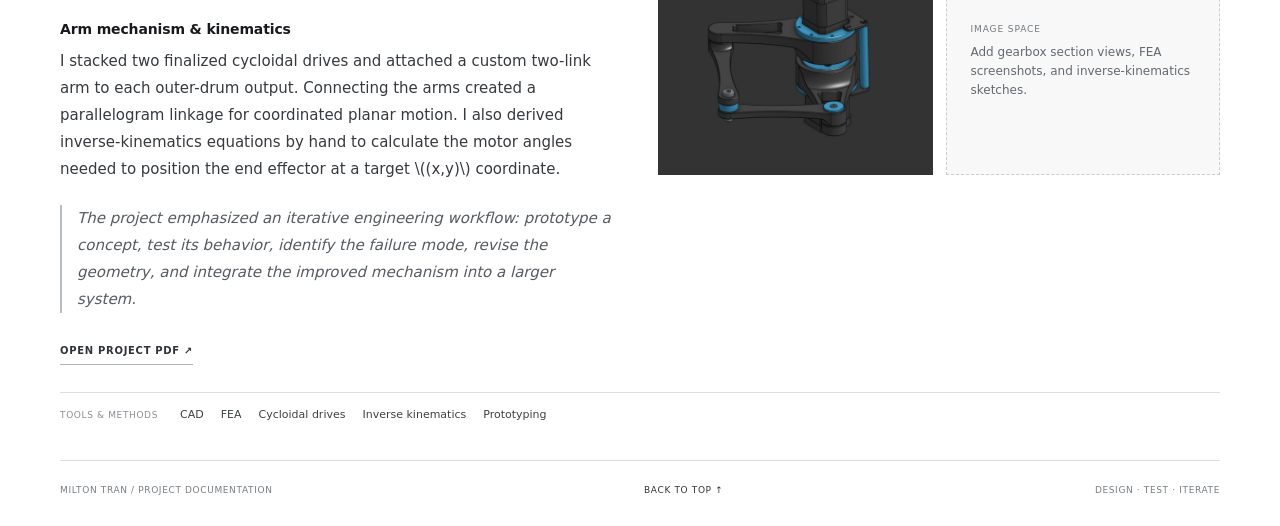
==== commit dc30df83: "project link update" ====
--- a/documentation.html
+++ b/documentation.html
@@ -10,7 +10,7 @@
 <body>
 <header class="topbar">
   <a class="wordmark" href="index.html#home">MILTON TRAN <span>/ PROJECT DOCUMENTATION</span></a>
-  <nav><a href="#contents">Contents</a><a href="#projects">Projects</a><a href="mailto:miltonktran@gmail.com">Contact ↗</a></nav>
+  <nav><a href="#contents">Contents</a><a href="index.html#projects">Projects</a><a href="mailto:miltonktran@gmail.com">Contact ↗</a></nav>
 </header>
 <main id="top">
   <section class="masthead">
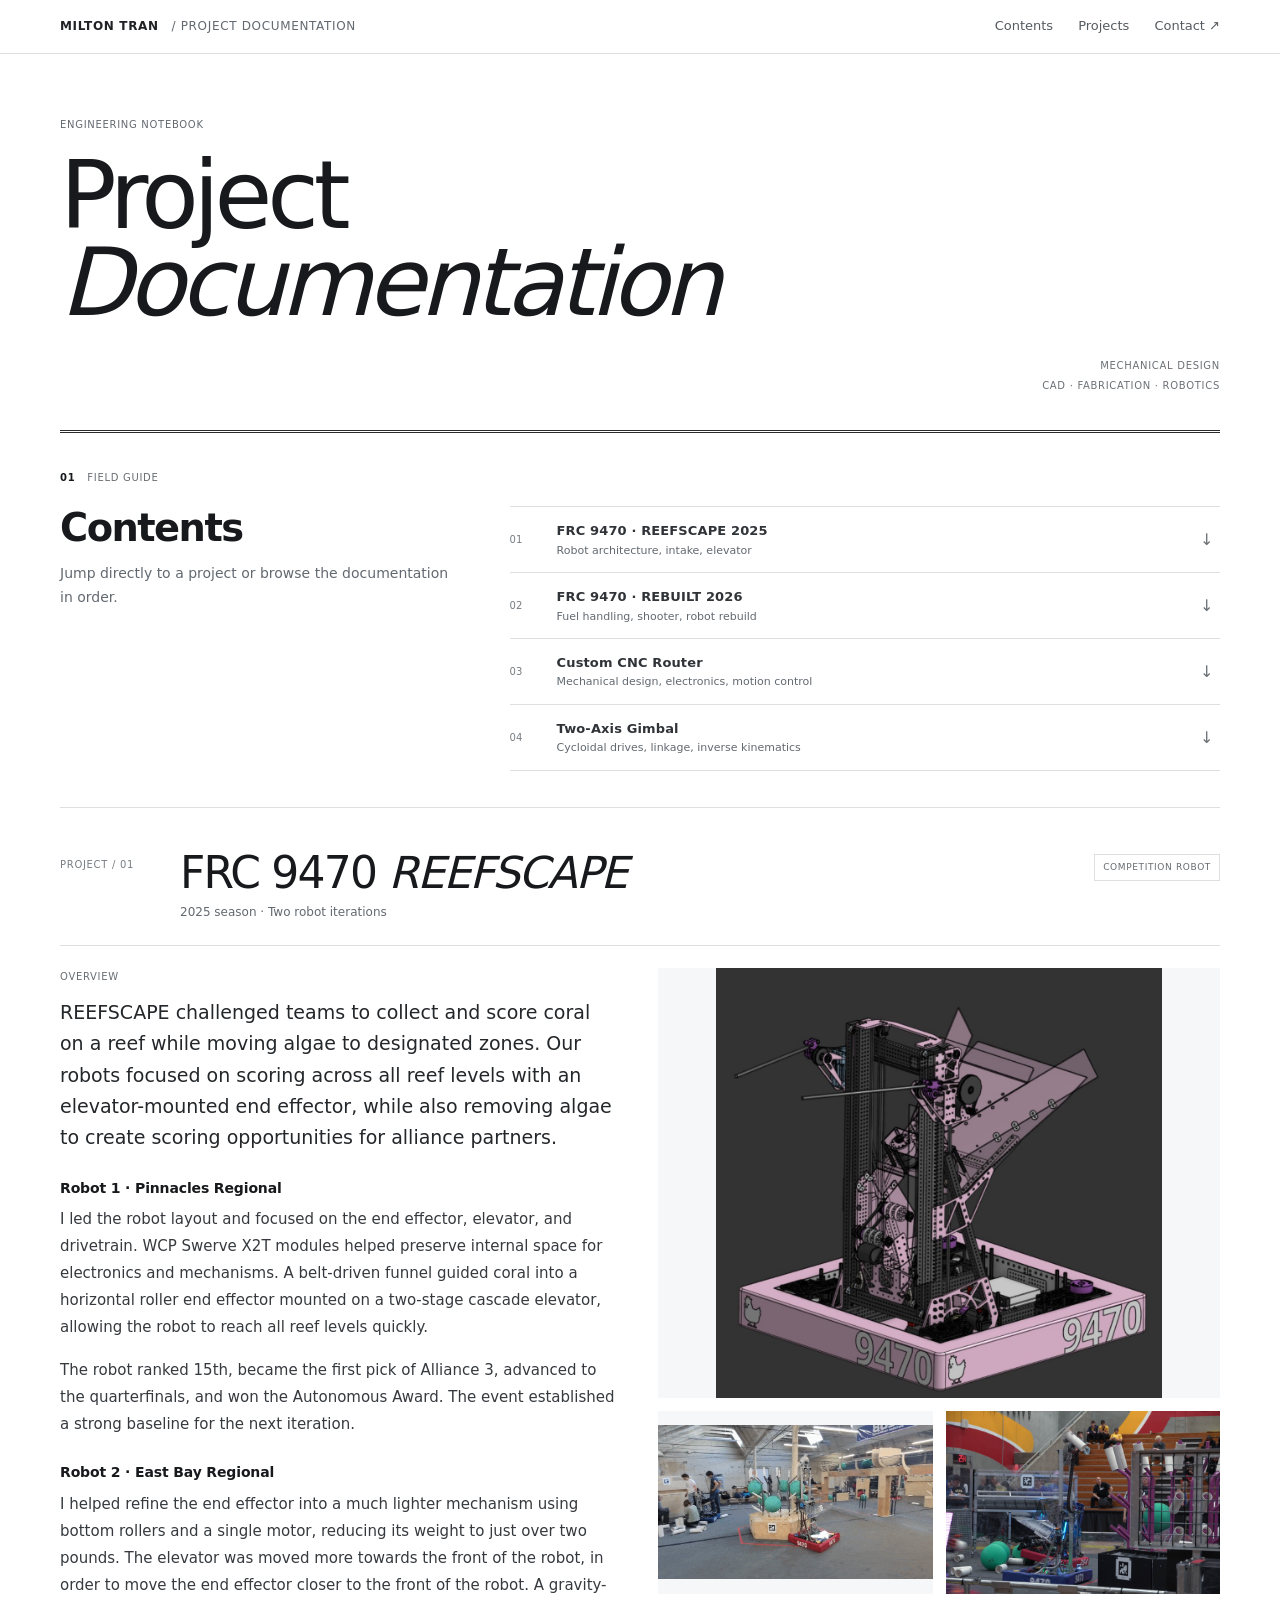
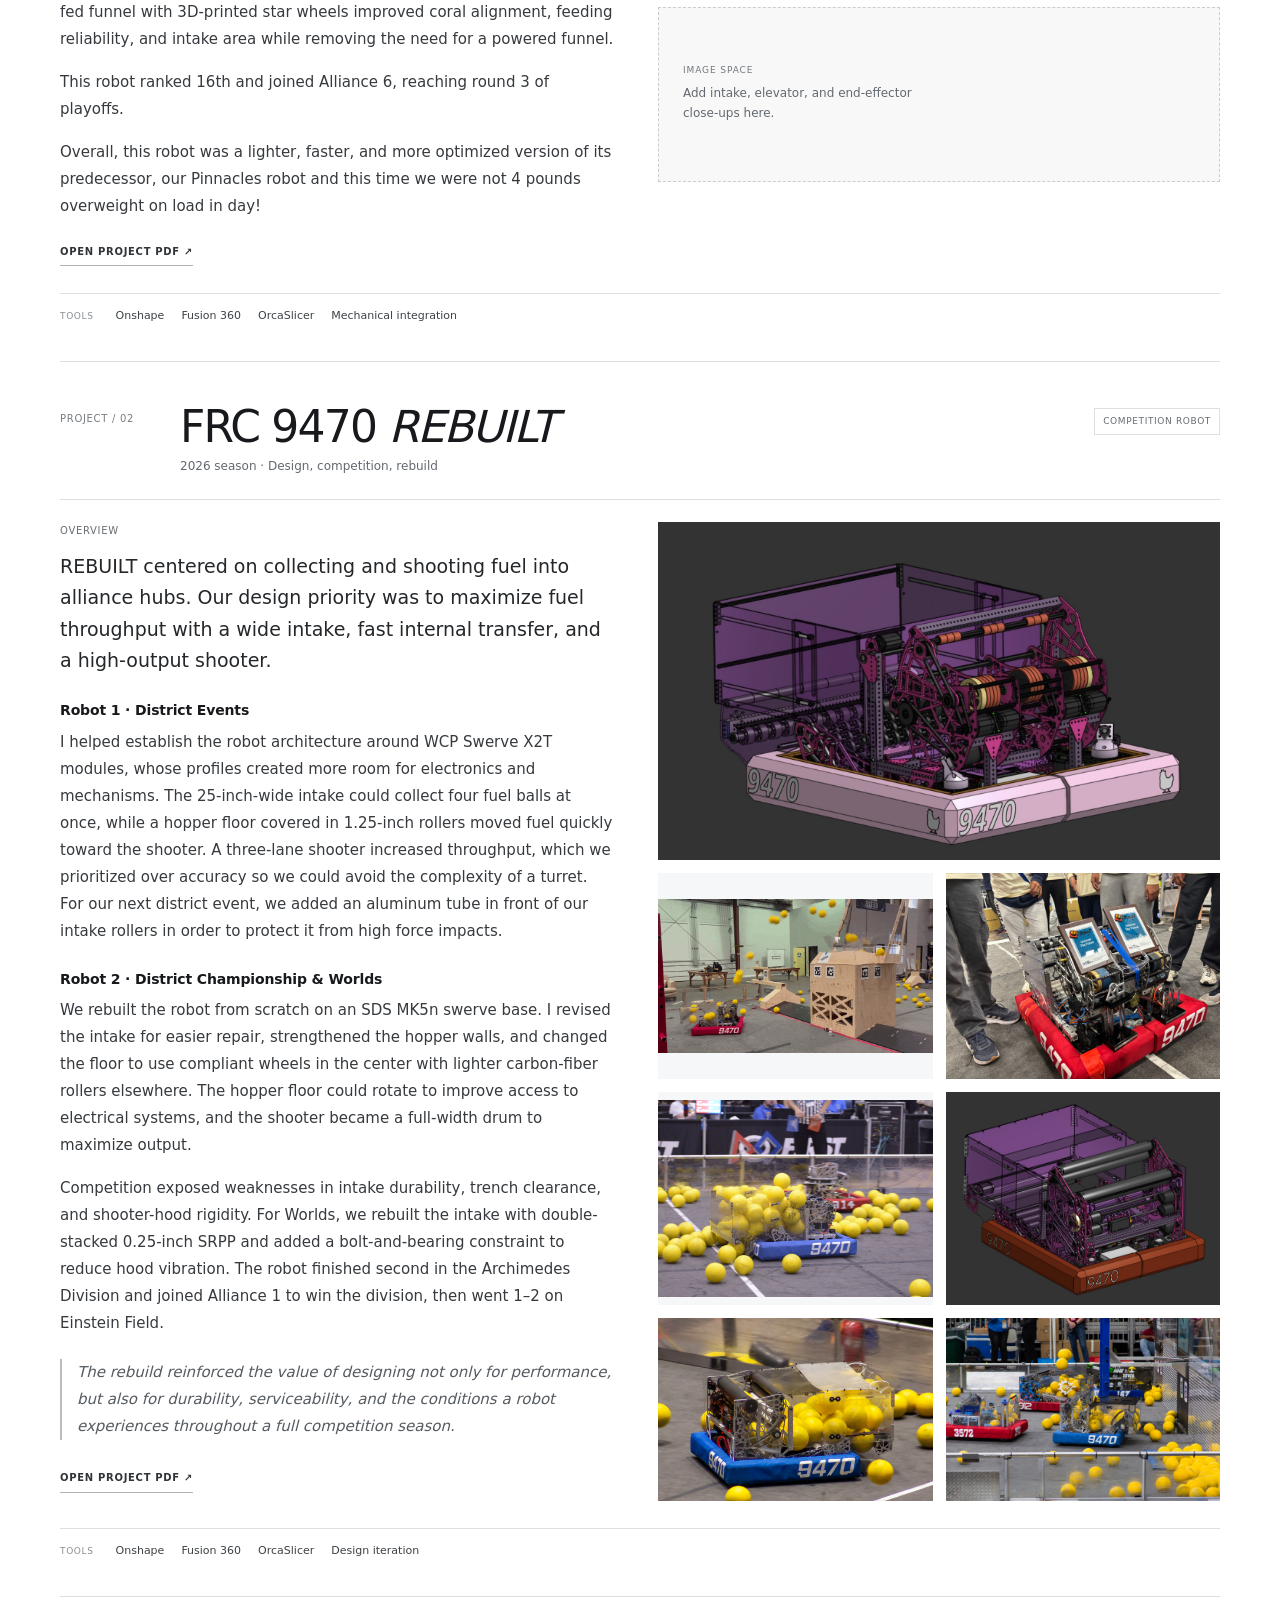
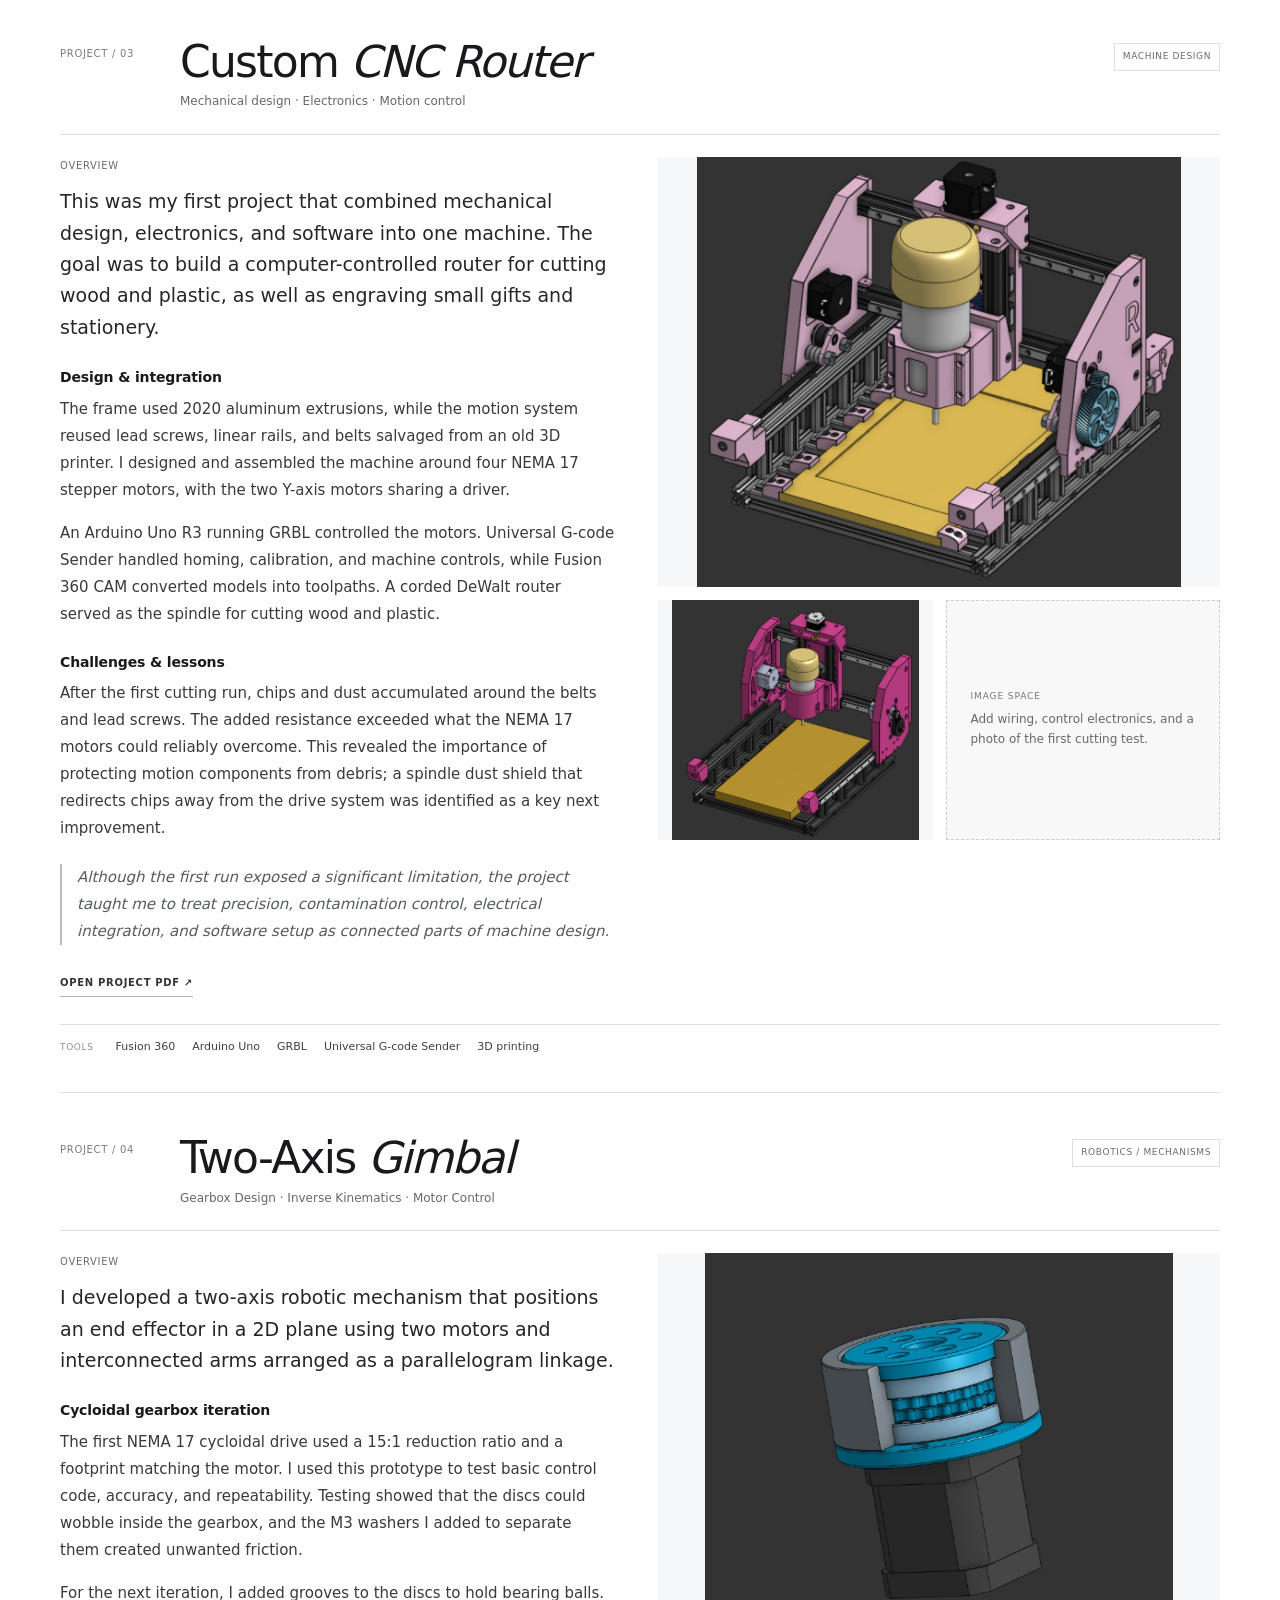
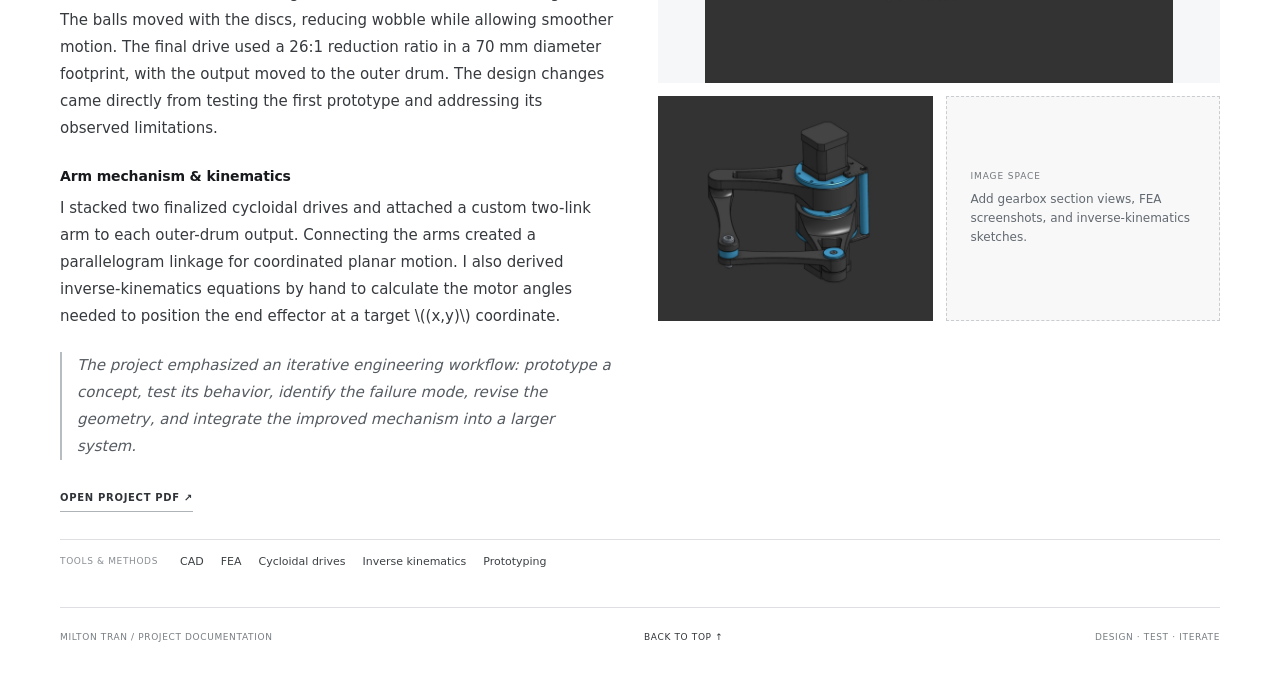
==== commit baf043d9: "img dump" ====
--- a/documentation.html
+++ b/documentation.html
@@ -48,7 +48,10 @@
         <p>I led the robot layout and focused on the end effector, elevator, and drivetrain. WCP Swerve X2T modules helped preserve internal space for electronics and mechanisms. A belt-driven funnel guided coral into a horizontal roller end effector mounted on a two-stage cascade elevator, allowing the robot to reach all reef levels quickly.</p>
         <p>The robot ranked 15th, became the first pick of Alliance 3, advanced to the quarterfinals, and won the Autonomous Award. The event established a strong baseline for the next iteration.</p>
         <h3>Robot 2 · East Bay Regional</h3>
-        <p>I helped refine the end effector into a much lighter mechanism using bottom rollers and a single motor, reducing its weight to just over two pounds. A gravity-fed funnel with 3D-printed star wheels improved coral alignment, feeding reliability, and intake area while removing the need for a powered funnel.</p>
+        <p>I helped refine the end effector into a much lighter mechanism using bottom rollers and a single motor, reducing its weight to just over two pounds. The elevator was moved more towards the front of the robot, in order to move the end effector closer to the front of the robot. A gravity-fed funnel with 3D-printed star wheels improved coral alignment, feeding reliability, and intake area while removing the need for a powered funnel.</p>
+        <p>This robot ranked 16th and joined Alliance 6, reaching round 3 of playoffs.</p>
+        <p>Overall, this robot was a lighter, faster, and more optimized version of its predecessor,
+our Pinnacles robot and this time we were not 4 pounds overweight on load in day!</p>
         <a class="pdf-link" href="docs/frc-9470-2025-reefscape.pdf" target="_blank" rel="noreferrer">OPEN PROJECT PDF ↗</a>
       </div>
       <div class="media-column">
@@ -70,7 +73,7 @@
         <div class="section-label">OVERVIEW</div>
         <p class="lead">REBUILT centered on collecting and shooting fuel into alliance hubs. Our design priority was to maximize fuel throughput with a wide intake, fast internal transfer, and a high-output shooter.</p>
         <h3>Robot 1 · District Events</h3>
-        <p>I helped establish the robot architecture around WCP Swerve X2T modules, whose profiles created more room for electronics and mechanisms. The 25-inch-wide intake could collect four fuel balls at once, while a hopper floor covered in 1.25-inch rollers moved fuel quickly toward the shooter. A three-lane shooter increased throughput without the complexity of a turret.</p>
+        <p>I helped establish the robot architecture around WCP Swerve X2T modules, whose profiles created more room for electronics and mechanisms. The 25-inch-wide intake could collect four fuel balls at once, while a hopper floor covered in 1.25-inch rollers moved fuel quickly toward the shooter. A three-lane shooter increased throughput, which we prioritized over accuracy so we could avoid the complexity of a turret. For our next district event, we added an aluminum tube in front of our intake rollers in order to protect it from high force impacts.</p>
         <h3>Robot 2 · District Championship &amp; Worlds</h3>
         <p>We rebuilt the robot from scratch on an SDS MK5n swerve base. I revised the intake for easier repair, strengthened the hopper walls, and changed the floor to use compliant wheels in the center with lighter carbon-fiber rollers elsewhere. The hopper floor could rotate to improve access to electrical systems, and the shooter became a full-width drum to maximize output.</p>
         <p>Competition exposed weaknesses in intake durability, trench clearance, and shooter-hood rigidity. For Worlds, we rebuilt the intake with double-stacked 0.25-inch SRPP and added a bolt-and-bearing constraint to reduce hood vibration. The robot finished second in the Archimedes Division and joined Alliance 1 to win the division, then went 1–2 on Einstein Field.</p>
@@ -80,8 +83,12 @@
       <div class="media-column">
         <figure class="media large"><img src="assets/projects/project-02-a.jpg" alt="FRC 9470 2026 robot overall view" onerror="this.closest('figure').classList.add('empty')"><figcaption><span>FIG. 04</span> Robot architecture</figcaption></figure>
         <div class="media-pair">
-          <figure class="media"><img src="assets/projects/project-02-b.jpg" alt="FRC 9470 2026 intake detail" onerror="this.closest('figure').classList.add('empty')"><figcaption><span>FIG. 05</span> Intake / hopper</figcaption></figure>
-          <figure class="media"><img src="assets/projects/project-02-c.jpg" alt="FRC 9470 2026 shooter detail" onerror="this.closest('figure').classList.add('empty')"><figcaption><span>FIG. 06</span> Shooter mechanism</figcaption></figure>
+          <figure class="media"><img src="assets/projects/project-02-f.gif" alt="FRC 9470 2026 intake detail" onerror="this.closest('figure').classList.add('empty')"><figcaption><span>FIG. 05</span> Intake / hopper</figcaption></figure>
+          <figure class="media"><img src="assets/projects/project-02-g.jpg" alt="FRC 9470 2026 shooter detail" onerror="this.closest('figure').classList.add('empty')"><figcaption><span>FIG. 06</span> Shooter mechanism</figcaption></figure>
+        </div>
+        <div class="media-pair">
+          <figure class="media"><img src="assets/projects/project-02-b.jpg" alt="Robot rebuild detail" onerror="this.closest('figure').classList.add('empty')"><figcaption><span>FIG. 07</span> Rebuild iteration</figcaption></figure>
+          <figure class="media"><img src="assets/projects/project-02-c.jpg" alt="Competition robot detail" onerror="this.closest('figure').classList.add('empty')"><figcaption><span>FIG. 08</span> Final iteration</figcaption></figure>
         </div>
         <div class="media-pair">
           <figure class="media"><img src="assets/projects/project-02-d.jpg" alt="Robot rebuild detail" onerror="this.closest('figure').classList.add('empty')"><figcaption><span>FIG. 07</span> Rebuild iteration</figcaption></figure>
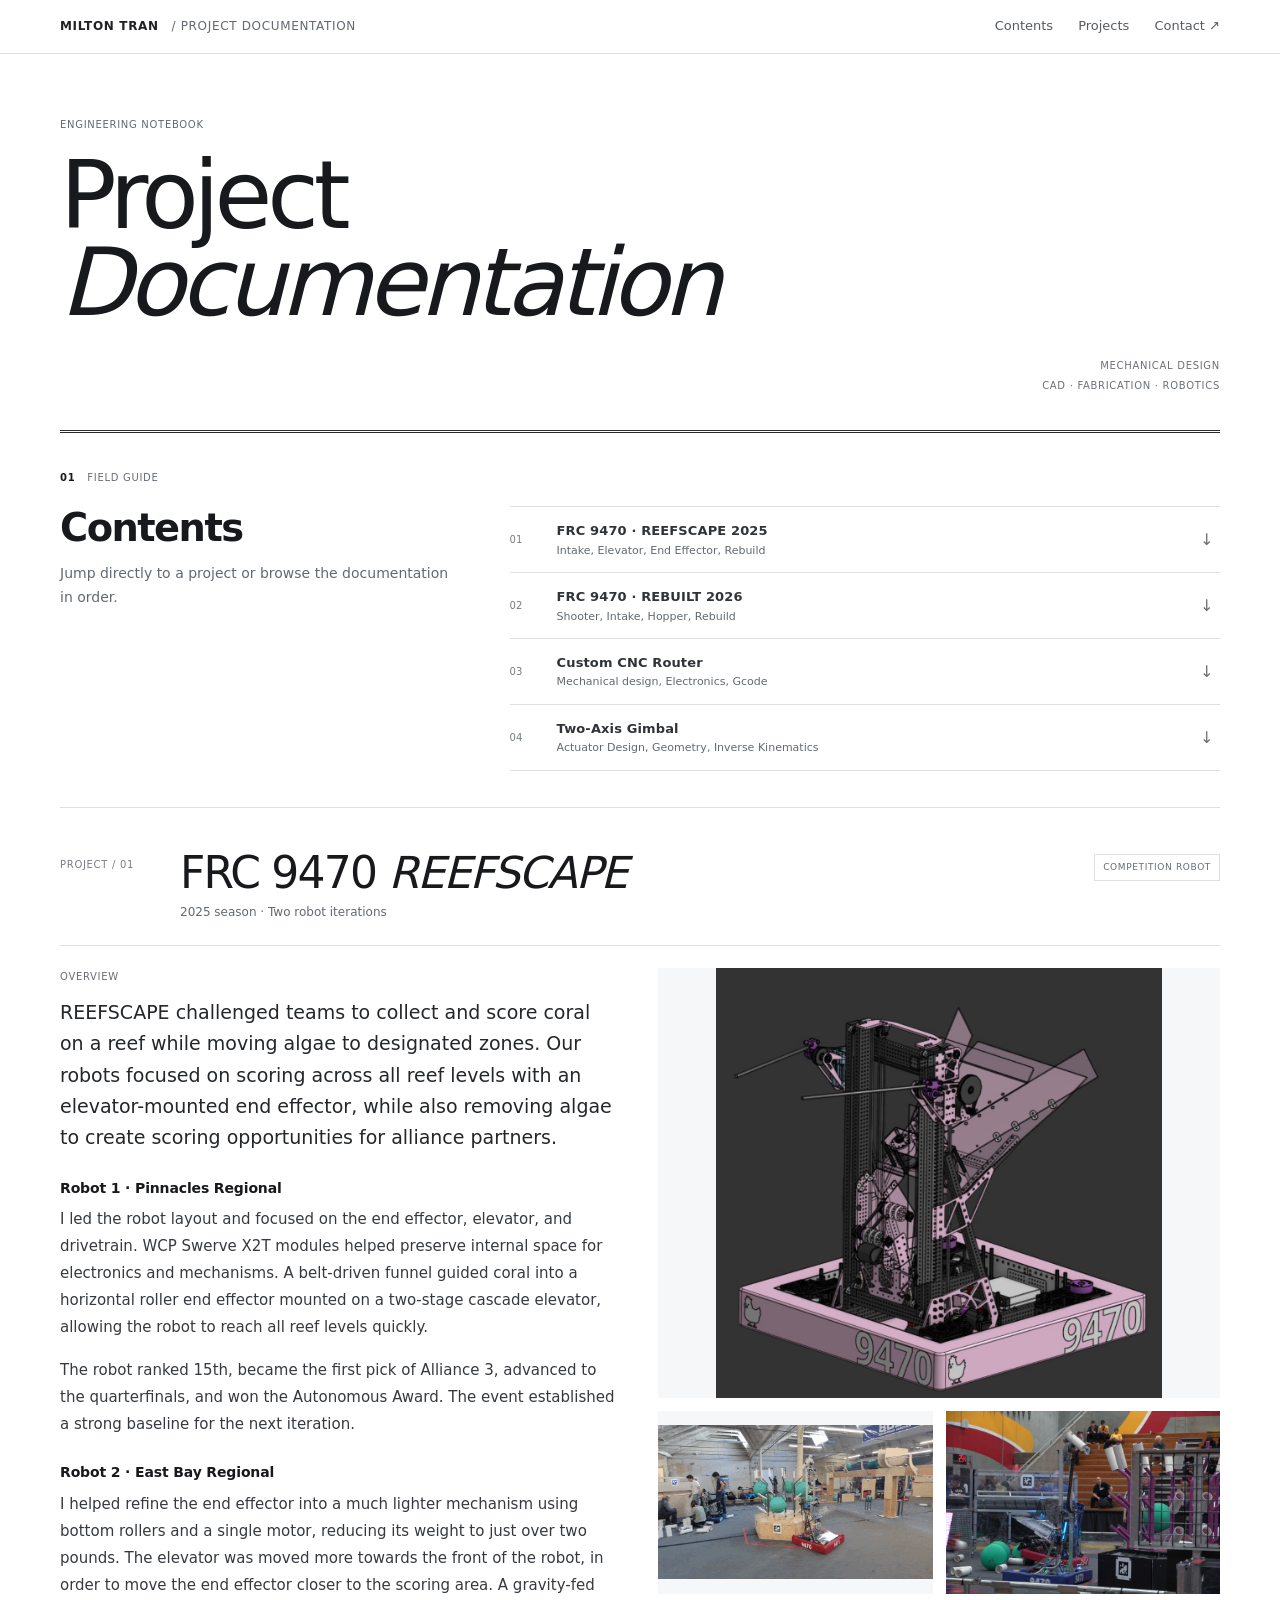
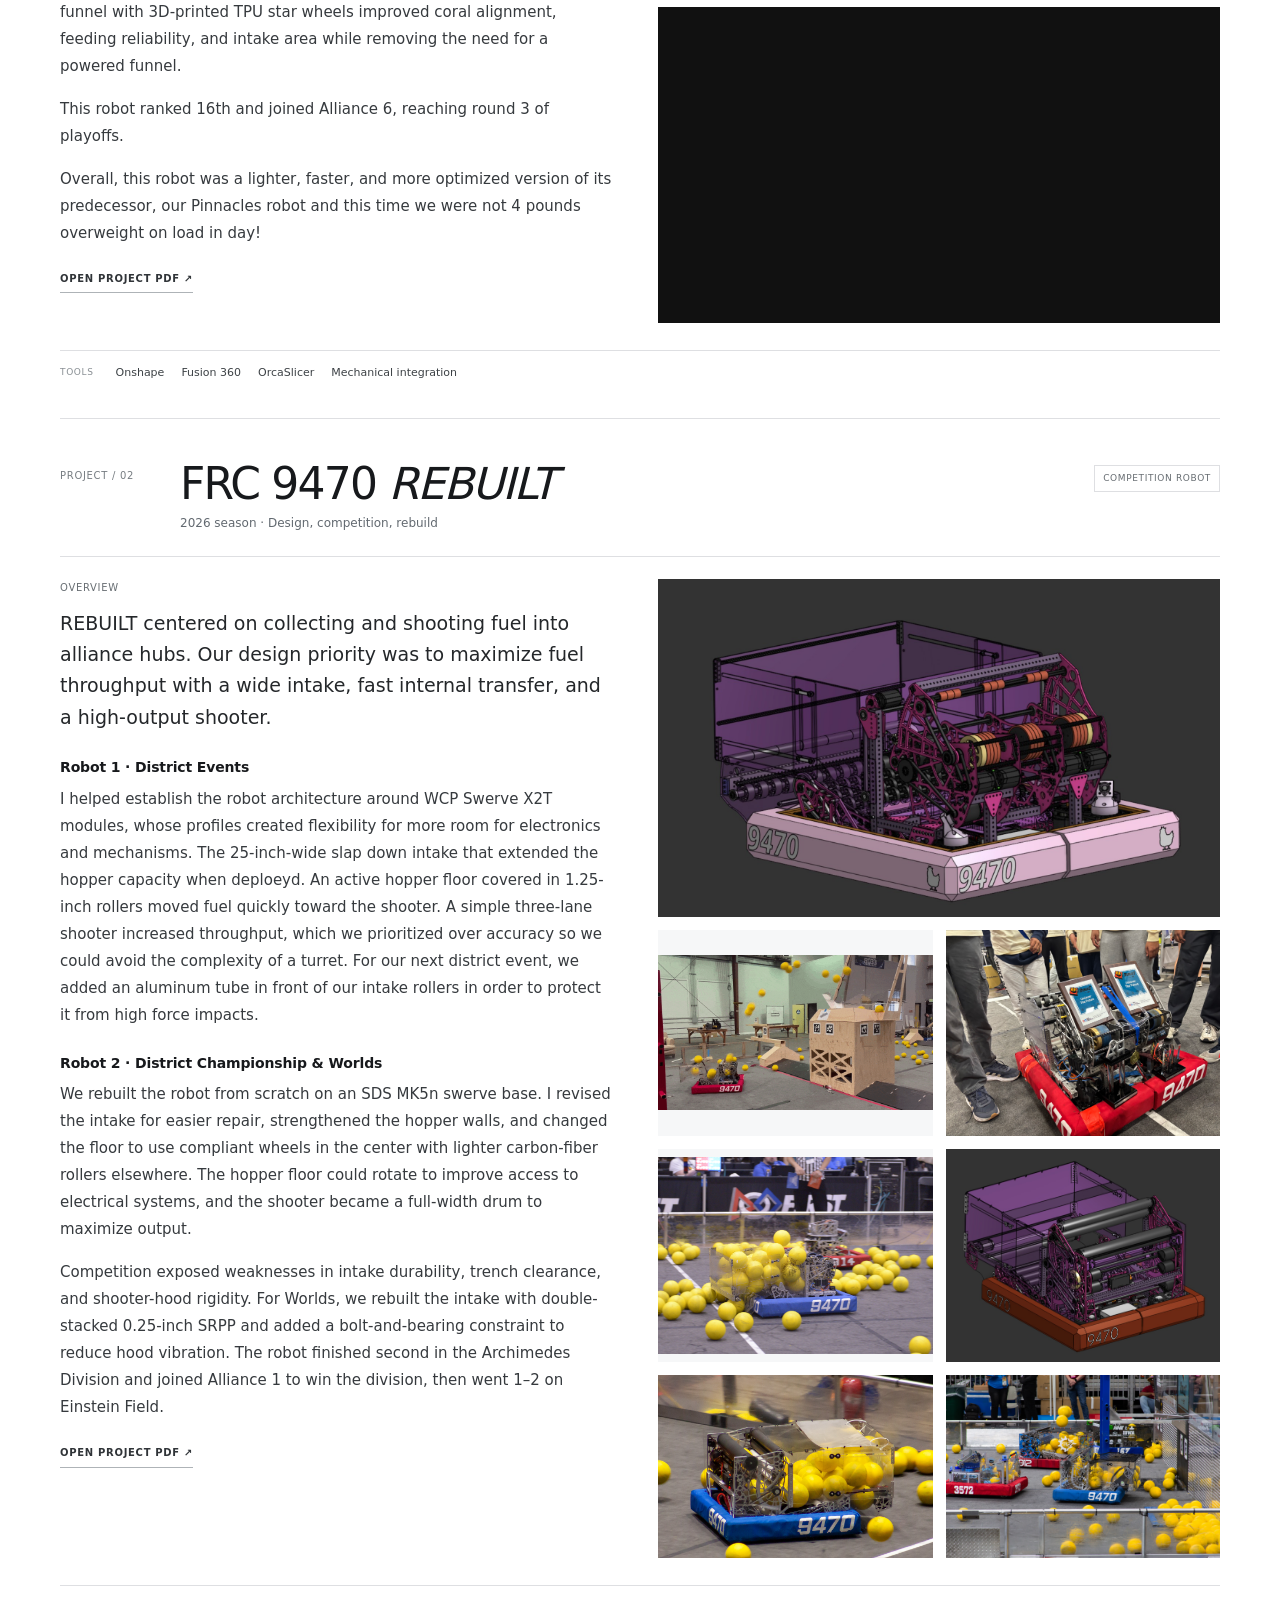
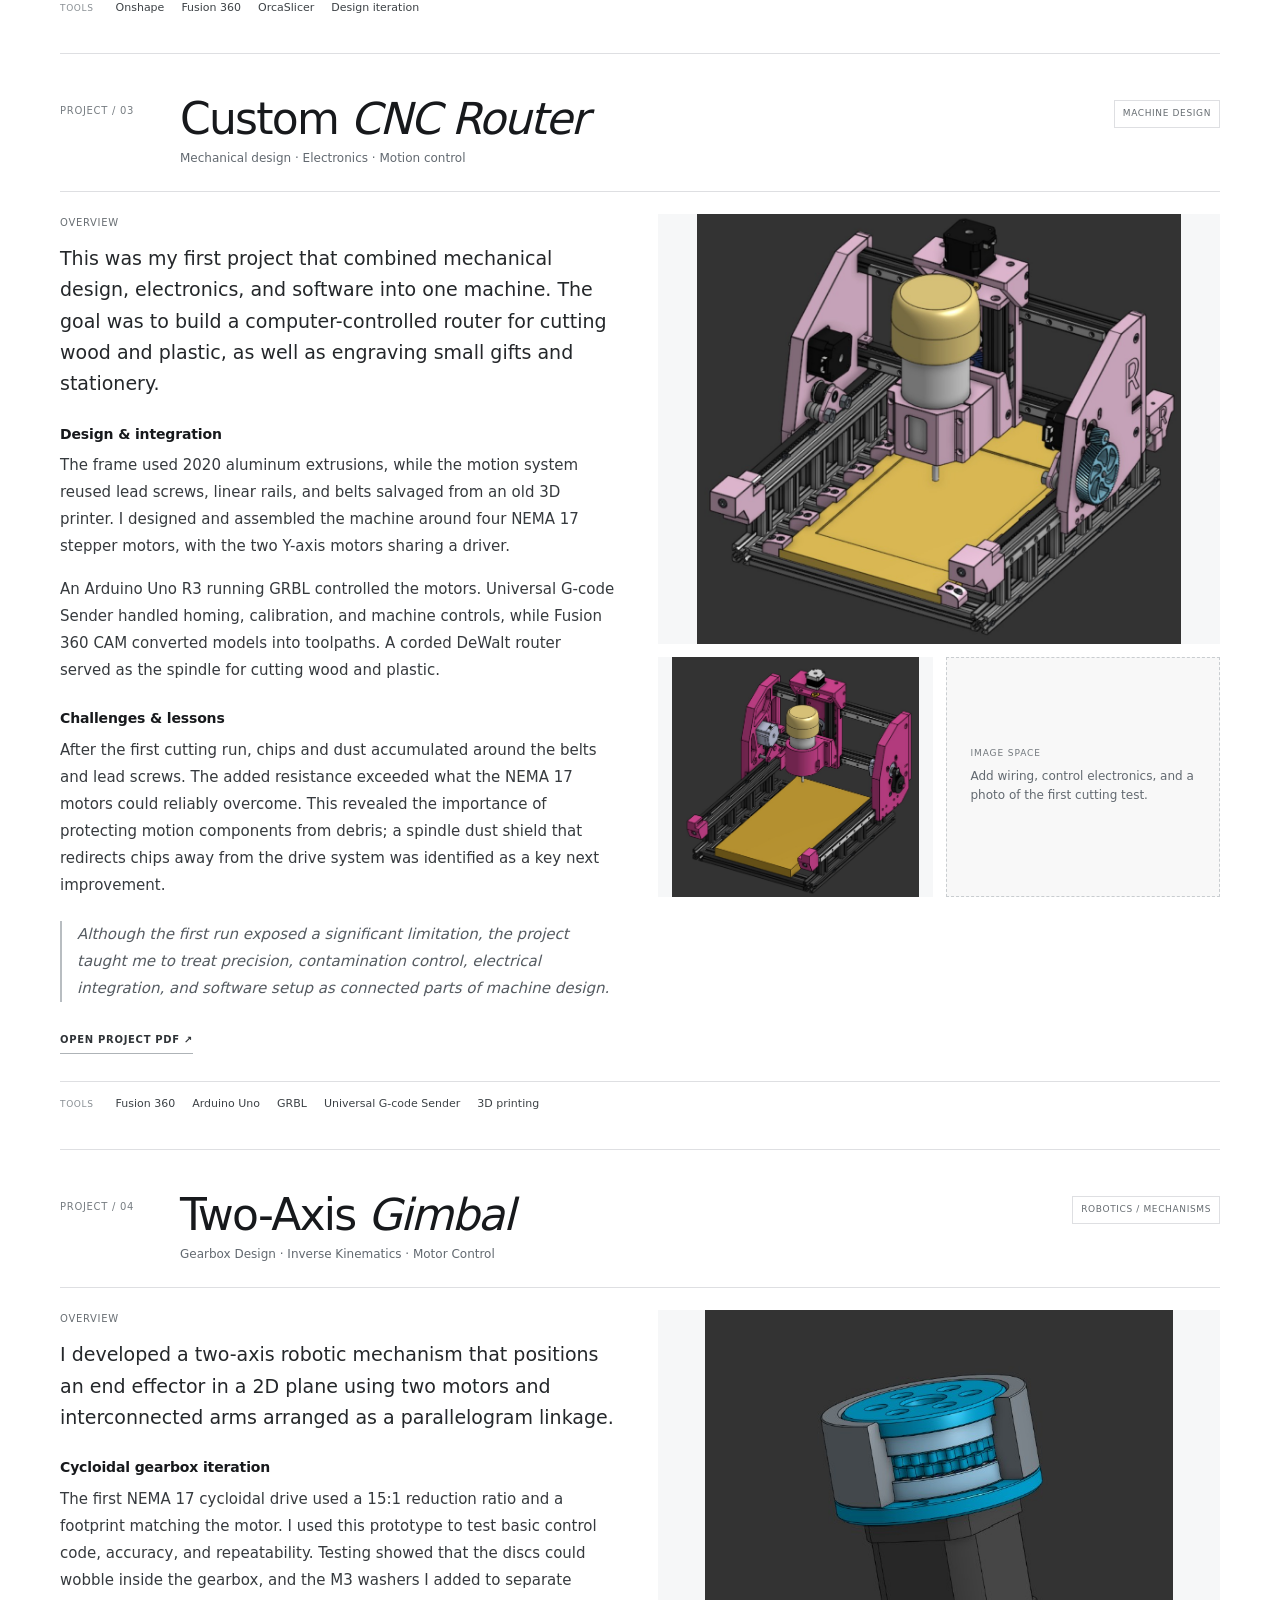
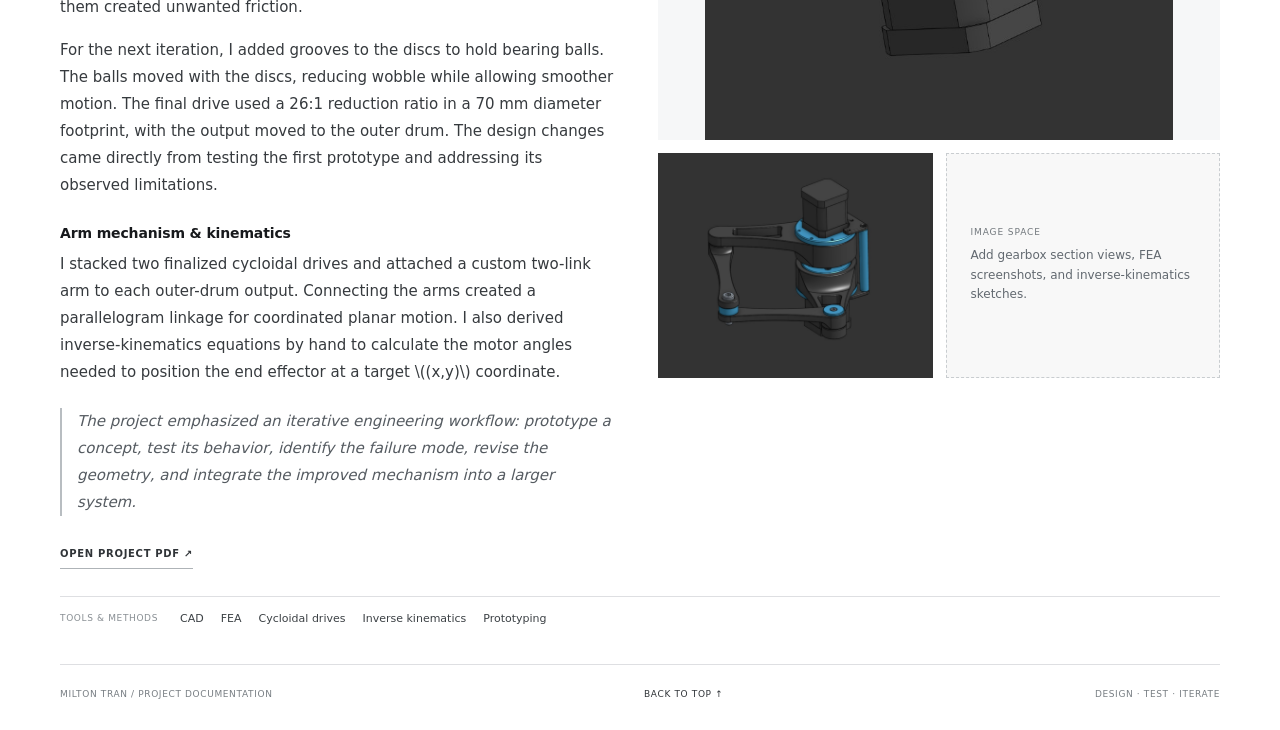
==== commit 4ce533be: "Update documentation styles and content in HTML and CSS files" ====
--- a/documentation.html
+++ b/documentation.html
@@ -1,5 +1,5 @@
 <!doctype html>
-<html lang="en">
+<html>
 <head>
 <meta charset="utf-8">
 <meta name="viewport" content="width=device-width, initial-scale=1">
@@ -8,148 +8,195 @@
 <link rel="stylesheet" href="documentation.css">
 </head>
 <body>
-<header class="topbar">
-  <a class="wordmark" href="index.html#home">MILTON TRAN <span>/ PROJECT DOCUMENTATION</span></a>
-  <nav><a href="#contents">Contents</a><a href="index.html#projects">Projects</a><a href="mailto:miltonktran@gmail.com">Contact ↗</a></nav>
-</header>
-<main id="top">
-  <section class="masthead">
-    <div class="kicker">ENGINEERING NOTEBOOK</div>
-    <h1>Project<br><em>Documentation</em></h1>
-    <div class="masthead-bottom">
-      <p></p>
-      <div class="issue">MECHANICAL DESIGN<br>CAD · FABRICATION · ROBOTICS</div>
-    </div>
-  </section>
-
-  <section class="contents section" id="contents">
-    <div class="section-label"><span>01</span> FIELD GUIDE</div>
-    <div class="contents-grid">
-      <div>
-        <h2>Contents</h2>
-        <p class="muted">Jump directly to a project or browse the documentation in order.</p>
-      </div>
-      <ol class="toc-list">
-        <li><a href="#frc-2025"><span>01</span><strong>FRC 9470 · REEFSCAPE 2025</strong><small>Robot architecture, intake, elevator</small><b>↓</b></a></li>
-        <li><a href="#frc-2026"><span>02</span><strong>FRC 9470 · REBUILT 2026</strong><small>Fuel handling, shooter, robot rebuild</small><b>↓</b></a></li>
-        <li><a href="#cnc-router"><span>03</span><strong>Custom CNC Router</strong><small>Mechanical design, electronics, motion control</small><b>↓</b></a></li>
-        <li><a href="#gimbal"><span>04</span><strong>Two-Axis Gimbal</strong><small>Cycloidal drives, linkage, inverse kinematics</small><b>↓</b></a></li>
-      </ol>
-    </div>
-  </section>
-
-  <article class="project section" id="frc-2025">
-    <div class="project-head"><div class="project-no">PROJECT / 01</div><div class="project-title"><h2>FRC 9470 <em>REEFSCAPE</em></h2><p>2025 season · Two robot iterations</p></div><div class="project-kind">COMPETITION ROBOT</div></div>
-    <div class="article-grid">
-      <div class="story">
-        <div class="section-label">OVERVIEW</div>
-        <p class="lead">REEFSCAPE challenged teams to collect and score coral on a reef while moving algae to designated zones. Our robots focused on scoring across all reef levels with an elevator-mounted end effector, while also removing algae to create scoring opportunities for alliance partners.</p>
-        <h3>Robot 1 · Pinnacles Regional</h3>
-        <p>I led the robot layout and focused on the end effector, elevator, and drivetrain. WCP Swerve X2T modules helped preserve internal space for electronics and mechanisms. A belt-driven funnel guided coral into a horizontal roller end effector mounted on a two-stage cascade elevator, allowing the robot to reach all reef levels quickly.</p>
-        <p>The robot ranked 15th, became the first pick of Alliance 3, advanced to the quarterfinals, and won the Autonomous Award. The event established a strong baseline for the next iteration.</p>
-        <h3>Robot 2 · East Bay Regional</h3>
-        <p>I helped refine the end effector into a much lighter mechanism using bottom rollers and a single motor, reducing its weight to just over two pounds. The elevator was moved more towards the front of the robot, in order to move the end effector closer to the front of the robot. A gravity-fed funnel with 3D-printed star wheels improved coral alignment, feeding reliability, and intake area while removing the need for a powered funnel.</p>
-        <p>This robot ranked 16th and joined Alliance 6, reaching round 3 of playoffs.</p>
-        <p>Overall, this robot was a lighter, faster, and more optimized version of its predecessor,
-our Pinnacles robot and this time we were not 4 pounds overweight on load in day!</p>
-        <a class="pdf-link" href="docs/frc-9470-2025-reefscape.pdf" target="_blank" rel="noreferrer">OPEN PROJECT PDF ↗</a>
-      </div>
-      <div class="media-column">
-        <figure class="media large"><img src="assets/projects/project-01-a.jpg" alt="FRC 9470 2025 robot CAD or assembly view" onerror="this.closest('figure').classList.add('empty')"><figcaption><span>FIG. 01</span> Overall robot / CAD assembly</figcaption></figure>
-        <div class="media-pair">
-          <figure class="media"><img src="assets/projects/project-01-b.gif" alt="FRC 9470 2025 robot detail" onerror="this.closest('figure').classList.add('empty')"><figcaption><span>FIG. 02</span> Mechanism detail</figcaption></figure>
-          <figure class="media"><img src="assets/projects/project-01-c.jpg" alt="FRC 9470 2025 robot detail view" onerror="this.closest('figure').classList.add('empty')"><figcaption><span>FIG. 03</span> Prototype / iteration</figcaption></figure>
-        </div>
-        <div class="media note-media"><span>IMAGE SPACE</span><p>Add intake, elevator, and end-effector close-ups here.</p></div>
-      </div>
-    </div>
-    <div class="project-footer"><span>TOOLS</span><b>Onshape</b><b>Fusion 360</b><b>OrcaSlicer</b><b>Mechanical integration</b></div>
-  </article>
-
-  <article class="project section" id="frc-2026">
-    <div class="project-head"><div class="project-no">PROJECT / 02</div><div class="project-title"><h2>FRC 9470 <em>REBUILT</em></h2><p>2026 season · Design, competition, rebuild</p></div><div class="project-kind">COMPETITION ROBOT</div></div>
-    <div class="article-grid">
-      <div class="story">
-        <div class="section-label">OVERVIEW</div>
-        <p class="lead">REBUILT centered on collecting and shooting fuel into alliance hubs. Our design priority was to maximize fuel throughput with a wide intake, fast internal transfer, and a high-output shooter.</p>
-        <h3>Robot 1 · District Events</h3>
-        <p>I helped establish the robot architecture around WCP Swerve X2T modules, whose profiles created more room for electronics and mechanisms. The 25-inch-wide intake could collect four fuel balls at once, while a hopper floor covered in 1.25-inch rollers moved fuel quickly toward the shooter. A three-lane shooter increased throughput, which we prioritized over accuracy so we could avoid the complexity of a turret. For our next district event, we added an aluminum tube in front of our intake rollers in order to protect it from high force impacts.</p>
-        <h3>Robot 2 · District Championship &amp; Worlds</h3>
-        <p>We rebuilt the robot from scratch on an SDS MK5n swerve base. I revised the intake for easier repair, strengthened the hopper walls, and changed the floor to use compliant wheels in the center with lighter carbon-fiber rollers elsewhere. The hopper floor could rotate to improve access to electrical systems, and the shooter became a full-width drum to maximize output.</p>
-        <p>Competition exposed weaknesses in intake durability, trench clearance, and shooter-hood rigidity. For Worlds, we rebuilt the intake with double-stacked 0.25-inch SRPP and added a bolt-and-bearing constraint to reduce hood vibration. The robot finished second in the Archimedes Division and joined Alliance 1 to win the division, then went 1–2 on Einstein Field.</p>
-        <p class="reflection">The rebuild reinforced the value of designing not only for performance, but also for durability, serviceability, and the conditions a robot experiences throughout a full competition season.</p>
-        <a class="pdf-link" href="docs/frc-9470-2026-rebuilt.pdf" target="_blank" rel="noreferrer">OPEN PROJECT PDF ↗</a>
-      </div>
-      <div class="media-column">
-        <figure class="media large"><img src="assets/projects/project-02-a.jpg" alt="FRC 9470 2026 robot overall view" onerror="this.closest('figure').classList.add('empty')"><figcaption><span>FIG. 04</span> Robot architecture</figcaption></figure>
-        <div class="media-pair">
-          <figure class="media"><img src="assets/projects/project-02-f.gif" alt="FRC 9470 2026 intake detail" onerror="this.closest('figure').classList.add('empty')"><figcaption><span>FIG. 05</span> Intake / hopper</figcaption></figure>
-          <figure class="media"><img src="assets/projects/project-02-g.jpg" alt="FRC 9470 2026 shooter detail" onerror="this.closest('figure').classList.add('empty')"><figcaption><span>FIG. 06</span> Shooter mechanism</figcaption></figure>
-        </div>
-        <div class="media-pair">
-          <figure class="media"><img src="assets/projects/project-02-b.jpg" alt="Robot rebuild detail" onerror="this.closest('figure').classList.add('empty')"><figcaption><span>FIG. 07</span> Rebuild iteration</figcaption></figure>
-          <figure class="media"><img src="assets/projects/project-02-c.jpg" alt="Competition robot detail" onerror="this.closest('figure').classList.add('empty')"><figcaption><span>FIG. 08</span> Final iteration</figcaption></figure>
-        </div>
-        <div class="media-pair">
-          <figure class="media"><img src="assets/projects/project-02-d.jpg" alt="Robot rebuild detail" onerror="this.closest('figure').classList.add('empty')"><figcaption><span>FIG. 07</span> Rebuild iteration</figcaption></figure>
-          <figure class="media"><img src="assets/projects/project-02-e.jpg" alt="Competition robot detail" onerror="this.closest('figure').classList.add('empty')"><figcaption><span>FIG. 08</span> Final iteration</figcaption></figure>
-        </div>
-      </div>
-    </div>
-    <div class="project-footer"><span>TOOLS</span><b>Onshape</b><b>Fusion 360</b><b>OrcaSlicer</b><b>Design iteration</b></div>
-  </article>
-
-  <article class="project section" id="cnc-router">
-    <div class="project-head"><div class="project-no">PROJECT / 03</div><div class="project-title"><h2>Custom <em>CNC Router</em></h2><p>Mechanical design · Electronics · Motion control</p></div><div class="project-kind">MACHINE DESIGN</div></div>
-    <div class="article-grid">
-      <div class="story">
-        <div class="section-label">OVERVIEW</div>
-        <p class="lead">This was my first project that combined mechanical design, electronics, and software into one machine. The goal was to build a computer-controlled router for cutting wood and plastic, as well as engraving small gifts and stationery.</p>
-        <h3>Design &amp; integration</h3>
-        <p>The frame used 2020 aluminum extrusions, while the motion system reused lead screws, linear rails, and belts salvaged from an old 3D printer. I designed and assembled the machine around four NEMA 17 stepper motors, with the two Y-axis motors sharing a driver.</p>
-        <p>An Arduino Uno R3 running GRBL controlled the motors. Universal G-code Sender handled homing, calibration, and machine controls, while Fusion 360 CAM converted models into toolpaths. A corded DeWalt router served as the spindle for cutting wood and plastic.</p>
-        <h3>Challenges &amp; lessons</h3>
-        <p>After the first cutting run, chips and dust accumulated around the belts and lead screws. The added resistance exceeded what the NEMA 17 motors could reliably overcome. This revealed the importance of protecting motion components from debris; a spindle dust shield that redirects chips away from the drive system was identified as a key next improvement.</p>
-        <p class="reflection">Although the first run exposed a significant limitation, the project taught me to treat precision, contamination control, electrical integration, and software setup as connected parts of machine design.</p>
-        <a class="pdf-link" href="docs/custom-cnc-router.pdf" target="_blank" rel="noreferrer">OPEN PROJECT PDF ↗</a>
-      </div>
-      <div class="media-column">
-        <figure class="media large"><img src="assets/projects/project-03-a.jpg" alt="Custom CNC router assembly" onerror="this.closest('figure').classList.add('empty')"><figcaption><span>FIG. 09</span> CNC router assembly</figcaption></figure>
-        <div class="media-pair">
-          <figure class="media"><img src="assets/projects/project-03-b.jpg" alt="CNC router component detail" onerror="this.closest('figure').classList.add('empty')"><figcaption><span>FIG. 10</span> Motion system</figcaption></figure>
-          <div class="media note-media"><span>IMAGE SPACE</span><p>Add wiring, control electronics, and a photo of the first cutting test.</p></div>
-        </div>
-      </div>
-    </div>
-    <div class="project-footer"><span>TOOLS</span><b>Fusion 360</b><b>Arduino Uno</b><b>GRBL</b><b>Universal G-code Sender</b><b>3D printing</b></div>
-  </article>
-
-  <article class="project section" id="gimbal">
-    <div class="project-head"><div class="project-no">PROJECT / 04</div><div class="project-title"><h2>Two-Axis <em>Gimbal</em></h2><p>Gearbox Design · Inverse Kinematics · Motor Control</p></div><div class="project-kind">ROBOTICS / MECHANISMS</div></div>
-    <div class="article-grid">
-      <div class="story">
-        <div class="section-label">OVERVIEW</div>
-        <p class="lead">I developed a two-axis robotic mechanism that positions an end effector in a 2D plane using two motors and interconnected arms arranged as a parallelogram linkage.</p>
-        <h3>Cycloidal gearbox iteration</h3>
-        <p>The first NEMA 17 cycloidal drive used a 15:1 reduction ratio and a footprint matching the motor. I used this prototype to test basic control code, accuracy, and repeatability. Testing showed that the discs could wobble inside the gearbox, and the M3 washers I added to separate them created unwanted friction.</p>
-        <p>For the next iteration, I added grooves to the discs to hold bearing balls. The balls moved with the discs, reducing wobble while allowing smoother motion. The final drive used a 26:1 reduction ratio in a 70 mm diameter footprint, with the output moved to the outer drum. The design changes came directly from testing the first prototype and addressing its observed limitations.</p>
-        <h3>Arm mechanism &amp; kinematics</h3>
-        <p>I stacked two finalized cycloidal drives and attached a custom two-link arm to each outer-drum output. Connecting the arms created a parallelogram linkage for coordinated planar motion. I also derived inverse-kinematics equations by hand to calculate the motor angles needed to position the end effector at a target \((x,y)\) coordinate.</p>
-        <p class="reflection">The project emphasized an iterative engineering workflow: prototype a concept, test its behavior, identify the failure mode, revise the geometry, and integrate the improved mechanism into a larger system.</p>
-        <a class="pdf-link" href="docs/02-axis-gimbal.pdf" target="_blank" rel="noreferrer">OPEN PROJECT PDF ↗</a>
-      </div>
-      <div class="media-column">
-        <figure class="media large"><img src="assets/projects/project-04-a.jpg" alt="Two-axis gimbal or planar robot assembly" onerror="this.closest('figure').classList.add('empty')"><figcaption><span>FIG. 11</span> Two-axis mechanism</figcaption></figure>
-        <div class="media-pair">
-          <figure class="media"><img src="assets/projects/project-04-b.jpg" alt="Cycloidal gearbox detail" onerror="this.closest('figure').classList.add('empty')"><figcaption><span>FIG. 12</span> Cycloidal drive</figcaption></figure>
-          <div class="media note-media"><span>IMAGE SPACE</span><p>Add gearbox section views, FEA screenshots, and inverse-kinematics sketches.</p></div>
-        </div>
-      </div>
-    </div>
-    <div class="project-footer"><span>TOOLS &amp; METHODS</span><b>CAD</b><b>FEA</b><b>Cycloidal drives</b><b>Inverse kinematics</b><b>Prototyping</b></div>
-  </article>
-</main>
-<footer class="footer"><span>MILTON TRAN / PROJECT DOCUMENTATION</span><a href="#top">BACK TO TOP ↑</a><span>DESIGN · TEST · ITERATE</span></footer>
+<header class="topbar"><a class="wordmark" href="index.html#home">MILTON TRAN <span>/ PROJECT DOCUMENTATION</span></a><nav><a href="#contents">Contents</a><a href="index.html#projects">Projects</a><a href="mailto:miltonktran@gmail.com">Contact ↗</a></nav></header><main id="top">
+<section class="masthead">
+<div class="kicker">ENGINEERING NOTEBOOK</div>
+<h1>Project<br><em>Documentation</em></h1>
+<div class="masthead-bottom">
+<p></p>
+<div class="issue">MECHANICAL DESIGN<br>CAD &middot; FABRICATION &middot; ROBOTICS</div>
+</div>
+</section>
+<section class="contents section" id="contents">
+<div class="section-label"><span>01</span> FIELD GUIDE</div>
+<div class="contents-grid">
+<div>
+<h2>Contents</h2>
+<p class="muted">Jump directly to a project or browse the documentation in order.</p>
+</div>
+<ol class="toc-list">
+<li><a href="#frc-2025"><span>01</span><strong>FRC 9470 &middot; REEFSCAPE 2025</strong><small>Intake, Elevator, End Effector, Rebuild</small><b>&darr;</b></a></li>
+<li><a href="#frc-2026"><span>02</span><strong>FRC 9470 &middot; REBUILT 2026</strong><small>Shooter, Intake, Hopper, Rebuild</small><b>&darr;</b></a></li>
+<li><a href="#cnc-router"><span>03</span><strong>Custom CNC Router</strong><small>Mechanical design, Electronics, Gcode</small><b>&darr;</b></a></li>
+<li><a href="#gimbal"><span>04</span><strong>Two-Axis Gimbal</strong><small>Actuator Design, Geometry, Inverse Kinematics</small><b>&darr;</b></a></li>
+</ol>
+</div>
+</section>
+<article class="project section" id="frc-2025">
+<div class="project-head">
+<div class="project-no">PROJECT / 01</div>
+<div class="project-title">
+<h2>FRC 9470 <em>REEFSCAPE</em></h2>
+<p>2025 season &middot; Two robot iterations</p>
+</div>
+<div class="project-kind">COMPETITION ROBOT</div>
+</div>
+<div class="article-grid">
+<div class="story">
+<div class="section-label">OVERVIEW</div>
+<p class="lead">REEFSCAPE challenged teams to collect and score coral on a reef while moving algae to designated zones. Our robots focused on scoring across all reef levels with an elevator-mounted end effector, while also removing algae to create scoring opportunities for alliance partners.</p>
+<h3>Robot 1 &middot; Pinnacles Regional</h3>
+<p>I led the robot layout and focused on the end effector, elevator, and drivetrain. WCP Swerve X2T modules helped preserve internal space for electronics and mechanisms. A belt-driven funnel guided coral into a horizontal roller end effector mounted on a two-stage cascade elevator, allowing the robot to reach all reef levels quickly.</p>
+<p>The robot ranked 15th, became the first pick of Alliance 3, advanced to the quarterfinals, and won the Autonomous Award. The event established a strong baseline for the next iteration.</p>
+<h3>Robot 2 &middot; East Bay Regional</h3>
+<p>I helped refine the end effector into a much lighter mechanism using bottom rollers and a single motor, reducing its weight to just over two pounds. The elevator was moved more towards the front of the robot, in order to move the end effector closer to the scoring area. A gravity-fed funnel with 3D-printed TPU star wheels improved coral alignment, feeding reliability, and intake area while removing the need for a powered funnel.</p>
+<p>This robot ranked 16th and joined Alliance 6, reaching round 3 of playoffs.</p>
+<p>Overall, this robot was a lighter, faster, and more optimized version of its predecessor, our Pinnacles robot and this time we were not 4 pounds overweight on load in day!</p>
+<a class="pdf-link" href="docs/frc-9470-2025-reefscape.pdf" target="_blank" rel="noopener noreferrer">OPEN PROJECT PDF ↗</a></div>
+<div class="media-column">
+<figure class="media large"><img src="assets/projects/project-01-a.jpg" alt="FRC 9470 2025 robot CAD or assembly view" onerror="this.closest('figure').classList.add('empty')">
+<figcaption><span>FIG. 01</span> Overall robot / CAD assembly</figcaption>
+</figure>
+<div class="media-pair">
+<figure class="media"><img src="assets/projects/project-01-b.gif" alt="FRC 9470 2025 robot detail" onerror="this.closest('figure').classList.add('empty')">
+<figcaption></figcaption>
+</figure>
+<figure class="media"><img src="assets/projects/project-01-c.jpg" alt="FRC 9470 2025 robot detail view" onerror="this.closest('figure').classList.add('empty')">
+<figcaption></figcaption>
+</figure>
+</div>
+<div class="youtube-media">
+<!-- Replace VIDEO_ID with the ID from the YouTube video URL. -->
+<iframe src="https://www.youtube-nocookie.com/embed/VIDEO_ID" title="FRC 9470 REEFSCAPE match footage" loading="lazy" referrerpolicy="strict-origin-when-cross-origin" allow="accelerometer; autoplay; clipboard-write; encrypted-media; gyroscope; picture-in-picture" allowfullscreen></iframe>
+</div>
+</div>
+</div>
+<div class="project-footer"><span>TOOLS</span><b>Onshape</b><b>Fusion 360</b><b>OrcaSlicer</b><b>Mechanical integration</b></div>
+</article>
+<article class="project section" id="frc-2026">
+<div class="project-head">
+<div class="project-no">PROJECT / 02</div>
+<div class="project-title">
+<h2>FRC 9470 <em>REBUILT</em></h2>
+<p>2026 season &middot; Design, competition, rebuild</p>
+</div>
+<div class="project-kind">COMPETITION ROBOT</div>
+</div>
+<div class="article-grid">
+<div class="story">
+<div class="section-label">OVERVIEW</div>
+<p class="lead">REBUILT centered on collecting and shooting fuel into alliance hubs. Our design priority was to maximize fuel throughput with a wide intake, fast internal transfer, and a high-output shooter.</p>
+<h3>Robot 1 &middot; District Events</h3>
+<p>I helped establish the robot architecture around WCP Swerve X2T modules, whose profiles created flexibility for more room for electronics and mechanisms. The 25-inch-wide slap down intake that extended the hopper capacity when deploeyd. An active hopper floor covered in 1.25-inch rollers moved fuel quickly toward the shooter. A simple three-lane shooter increased throughput, which we prioritized over accuracy so we could avoid the complexity of a turret. For our next district event, we added an aluminum tube in front of our intake rollers in order to protect it from high force impacts.&nbsp;</p>
+<h3>Robot 2 &middot; District Championship &amp; Worlds</h3>
+<p>We rebuilt the robot from scratch on an SDS MK5n swerve base. I revised the intake for easier repair, strengthened the hopper walls, and changed the floor to use compliant wheels in the center with lighter carbon-fiber rollers elsewhere. The hopper floor could rotate to improve access to electrical systems, and the shooter became a full-width drum to maximize output.</p>
+<p>Competition exposed weaknesses in intake durability, trench clearance, and shooter-hood rigidity. For Worlds, we rebuilt the intake with double-stacked 0.25-inch SRPP and added a bolt-and-bearing constraint to reduce hood vibration. The robot finished second in the Archimedes Division and joined Alliance 1 to win the division, then went 1&ndash;2 on Einstein Field.</p>
+<a class="pdf-link" href="docs/frc-9470-2026-rebuilt.pdf" target="_blank" rel="noopener noreferrer">OPEN PROJECT PDF ↗</a></div>
+<div class="media-column">
+<figure class="media large"><img src="assets/projects/project-02-a.jpg" alt="FRC 9470 2026 robot overall view" onerror="this.closest('figure').classList.add('empty')">
+<figcaption><span>FIG. 04</span> Robot architecture</figcaption>
+</figure>
+<div class="media-pair">
+<figure class="media"><img src="assets/projects/project-02-f.gif" alt="FRC 9470 2026 intake detail" onerror="this.closest('figure').classList.add('empty')">
+<figcaption><span>FIG. 05</span> Intake / hopper</figcaption>
+</figure>
+<figure class="media"><img src="assets/projects/project-02-g.jpg" alt="FRC 9470 2026 shooter detail" onerror="this.closest('figure').classList.add('empty')">
+<figcaption><span>FIG. 06</span> Shooter mechanism</figcaption>
+</figure>
+</div>
+<div class="media-pair">
+<figure class="media"><img src="assets/projects/project-02-b.jpg" alt="Robot rebuild detail" onerror="this.closest('figure').classList.add('empty')">
+<figcaption><span>FIG. 07</span> Rebuild iteration</figcaption>
+</figure>
+<figure class="media"><img src="assets/projects/project-02-c.jpg" alt="Competition robot detail" onerror="this.closest('figure').classList.add('empty')">
+<figcaption><span>FIG. 08</span> Final iteration</figcaption>
+</figure>
+</div>
+<div class="media-pair">
+<figure class="media"><img src="assets/projects/project-02-d.jpg" alt="Robot rebuild detail" onerror="this.closest('figure').classList.add('empty')">
+<figcaption><span>FIG. 07</span> Rebuild iteration</figcaption>
+</figure>
+<figure class="media"><img src="assets/projects/project-02-e.jpg" alt="Competition robot detail" onerror="this.closest('figure').classList.add('empty')">
+<figcaption><span>FIG. 08</span> Final iteration</figcaption>
+</figure>
+</div>
+</div>
+</div>
+<div class="project-footer"><span>TOOLS</span><b>Onshape</b><b>Fusion 360</b><b>OrcaSlicer</b><b>Design iteration</b></div>
+</article>
+<article class="project section" id="cnc-router">
+<div class="project-head">
+<div class="project-no">PROJECT / 03</div>
+<div class="project-title">
+<h2>Custom <em>CNC Router</em></h2>
+<p>Mechanical design &middot; Electronics &middot; Motion control</p>
+</div>
+<div class="project-kind">MACHINE DESIGN</div>
+</div>
+<div class="article-grid">
+<div class="story">
+<div class="section-label">OVERVIEW</div>
+<p class="lead">This was my first project that combined mechanical design, electronics, and software into one machine. The goal was to build a computer-controlled router for cutting wood and plastic, as well as engraving small gifts and stationery.</p>
+<h3>Design &amp; integration</h3>
+<p>The frame used 2020 aluminum extrusions, while the motion system reused lead screws, linear rails, and belts salvaged from an old 3D printer. I designed and assembled the machine around four NEMA 17 stepper motors, with the two Y-axis motors sharing a driver.</p>
+<p>An Arduino Uno R3 running GRBL controlled the motors. Universal G-code Sender handled homing, calibration, and machine controls, while Fusion 360 CAM converted models into toolpaths. A corded DeWalt router served as the spindle for cutting wood and plastic.</p>
+<h3>Challenges &amp; lessons</h3>
+<p>After the first cutting run, chips and dust accumulated around the belts and lead screws. The added resistance exceeded what the NEMA 17 motors could reliably overcome. This revealed the importance of protecting motion components from debris; a spindle dust shield that redirects chips away from the drive system was identified as a key next improvement.</p>
+<p class="reflection">Although the first run exposed a significant limitation, the project taught me to treat precision, contamination control, electrical integration, and software setup as connected parts of machine design.</p>
+<a class="pdf-link" href="docs/custom-cnc-router.pdf" target="_blank" rel="noopener noreferrer">OPEN PROJECT PDF ↗</a></div>
+<div class="media-column">
+<figure class="media large"><img src="assets/projects/project-03-a.jpg" alt="Custom CNC router assembly" onerror="this.closest('figure').classList.add('empty')">
+<figcaption><span>FIG. 09</span> CNC router assembly</figcaption>
+</figure>
+<div class="media-pair">
+<figure class="media"><img src="assets/projects/project-03-b.jpg" alt="CNC router component detail" onerror="this.closest('figure').classList.add('empty')">
+<figcaption><span>FIG. 10</span> Motion system</figcaption>
+</figure>
+<div class="media note-media"><span>IMAGE SPACE</span>
+<p>Add wiring, control electronics, and a photo of the first cutting test.</p>
+</div>
+</div>
+</div>
+</div>
+<div class="project-footer"><span>TOOLS</span><b>Fusion 360</b><b>Arduino Uno</b><b>GRBL</b><b>Universal G-code Sender</b><b>3D printing</b></div>
+</article>
+<article class="project section" id="gimbal">
+<div class="project-head">
+<div class="project-no">PROJECT / 04</div>
+<div class="project-title">
+<h2>Two-Axis <em>Gimbal</em></h2>
+<p>Gearbox Design &middot; Inverse Kinematics &middot; Motor Control</p>
+</div>
+<div class="project-kind">ROBOTICS / MECHANISMS</div>
+</div>
+<div class="article-grid">
+<div class="story">
+<div class="section-label">OVERVIEW</div>
+<p class="lead">I developed a two-axis robotic mechanism that positions an end effector in a 2D plane using two motors and interconnected arms arranged as a parallelogram linkage.</p>
+<h3>Cycloidal gearbox iteration</h3>
+<p>The first NEMA 17 cycloidal drive used a 15:1 reduction ratio and a footprint matching the motor. I used this prototype to test basic control code, accuracy, and repeatability. Testing showed that the discs could wobble inside the gearbox, and the M3 washers I added to separate them created unwanted friction.</p>
+<p>For the next iteration, I added grooves to the discs to hold bearing balls. The balls moved with the discs, reducing wobble while allowing smoother motion. The final drive used a 26:1 reduction ratio in a 70 mm diameter footprint, with the output moved to the outer drum. The design changes came directly from testing the first prototype and addressing its observed limitations.</p>
+<h3>Arm mechanism &amp; kinematics</h3>
+<p>I stacked two finalized cycloidal drives and attached a custom two-link arm to each outer-drum output. Connecting the arms created a parallelogram linkage for coordinated planar motion. I also derived inverse-kinematics equations by hand to calculate the motor angles needed to position the end effector at a target \((x,y)\) coordinate.</p>
+<p class="reflection">The project emphasized an iterative engineering workflow: prototype a concept, test its behavior, identify the failure mode, revise the geometry, and integrate the improved mechanism into a larger system.</p>
+<a class="pdf-link" href="docs/02-axis-gimbal.pdf" target="_blank" rel="noopener noreferrer">OPEN PROJECT PDF ↗</a></div>
+<div class="media-column">
+<figure class="media large"><img src="assets/projects/project-04-a.jpg" alt="Two-axis gimbal or planar robot assembly" onerror="this.closest('figure').classList.add('empty')">
+<figcaption><span>FIG. 11</span> Two-axis mechanism</figcaption>
+</figure>
+<div class="media-pair">
+<figure class="media"><img src="assets/projects/project-04-b.jpg" alt="Cycloidal gearbox detail" onerror="this.closest('figure').classList.add('empty')">
+<figcaption><span>FIG. 12</span> Cycloidal drive</figcaption>
+</figure>
+<div class="media note-media"><span>IMAGE SPACE</span>
+<p>Add gearbox section views, FEA screenshots, and inverse-kinematics sketches.</p>
+</div>
+</div>
+</div>
+</div>
+<div class="project-footer"><span>TOOLS &amp; METHODS</span><b>CAD</b><b>FEA</b><b>Cycloidal drives</b><b>Inverse kinematics</b><b>Prototyping</b></div>
+</article>
+</main><footer class="footer"><span>MILTON TRAN / PROJECT DOCUMENTATION</span><a href="#top">BACK TO TOP &uarr;</a><span>DESIGN &middot; TEST &middot; ITERATE</span></footer>
 <script src="documentation.js"></script>
 </body>
-</html>
+</html>
--- a/documentation.css
+++ b/documentation.css
@@ -60,6 +60,8 @@
 .note-media{min-height:175px;display:flex;flex-direction:column;align-items:flex-start;justify-content:center;padding:24px;background:#f8f8f8;border:1px dashed #c9cdd0}
 .note-media>span{font:9px var(--mono);letter-spacing:.1em;color:#72787d}
 .note-media p{font-family:var(--sans);font-size:12px;line-height:1.6;color:#626970;margin:9px 0 0;max-width:260px}
+.youtube-media{position:relative;width:100%;aspect-ratio:16/9;background:#111}
+.youtube-media iframe{position:absolute;inset:0;width:100%;height:100%;border:0}
 .project-footer{display:flex;align-items:center;flex-wrap:wrap;gap:8px 17px;border-top:1px solid var(--line);margin-top:27px;padding-top:13px;font-size:9px;color:#5f656a}
 .project-footer span{color:#888e93;margin-right:5px}.project-footer b{font-family:var(--sans);font-weight:500;font-size:11px;color:#3c4145;letter-spacing:0}
 .footer{width:min(1160px,calc(100% - 48px));margin:auto;padding:22px 0 28px;display:flex;justify-content:space-between;gap:16px;flex-wrap:wrap;color:#777d82;font-size:9px}
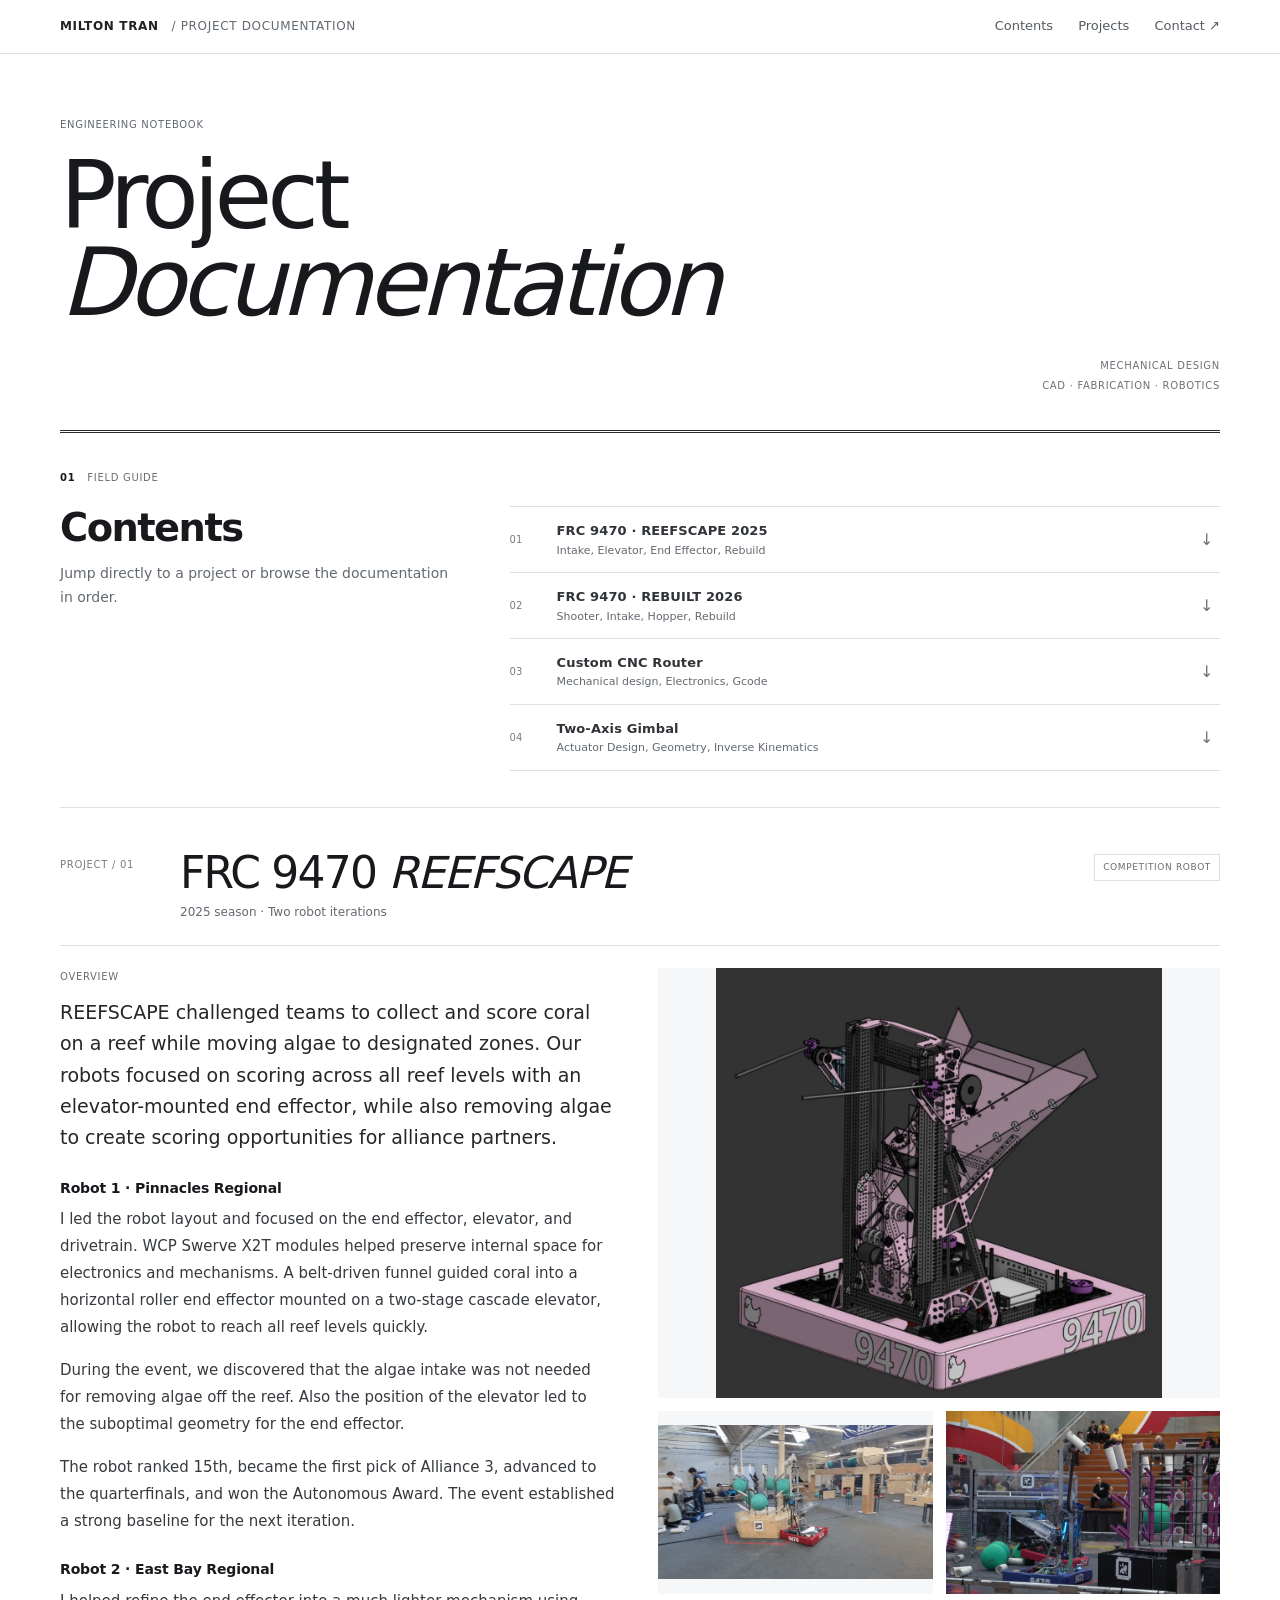
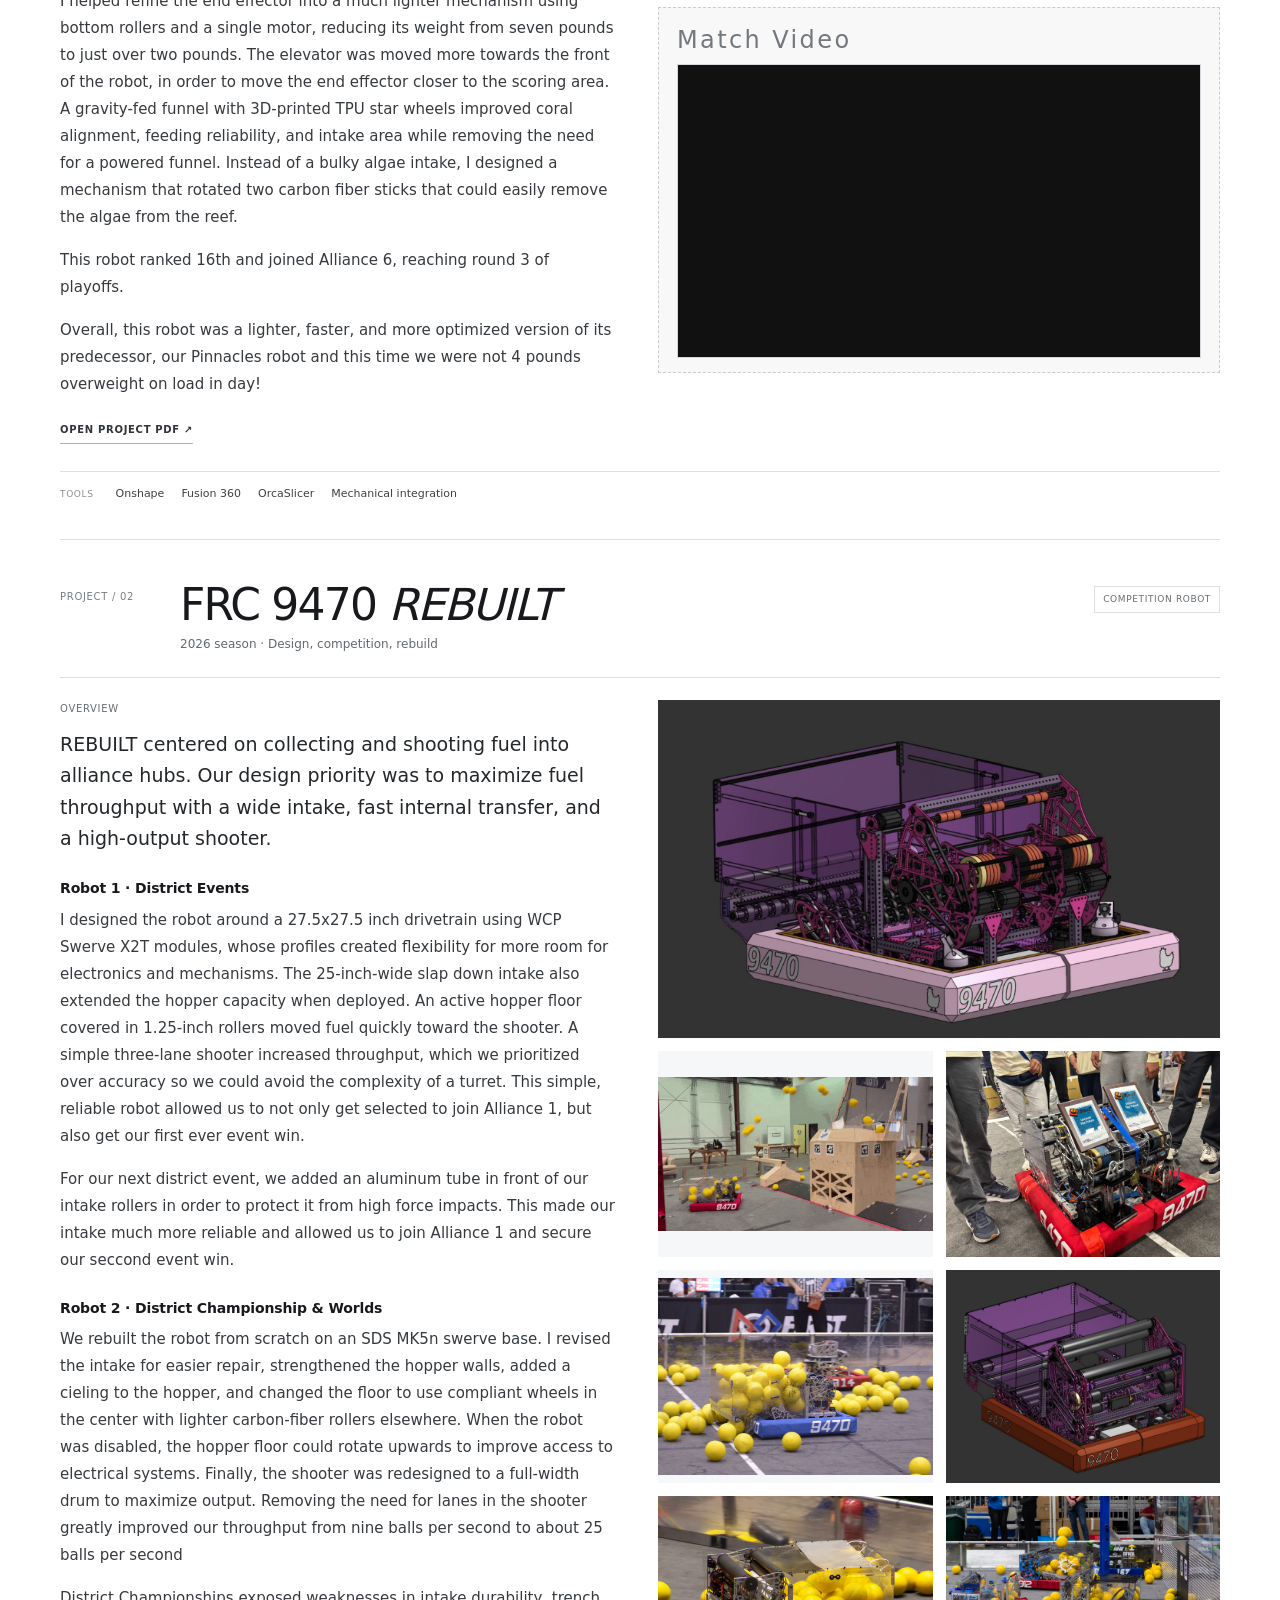
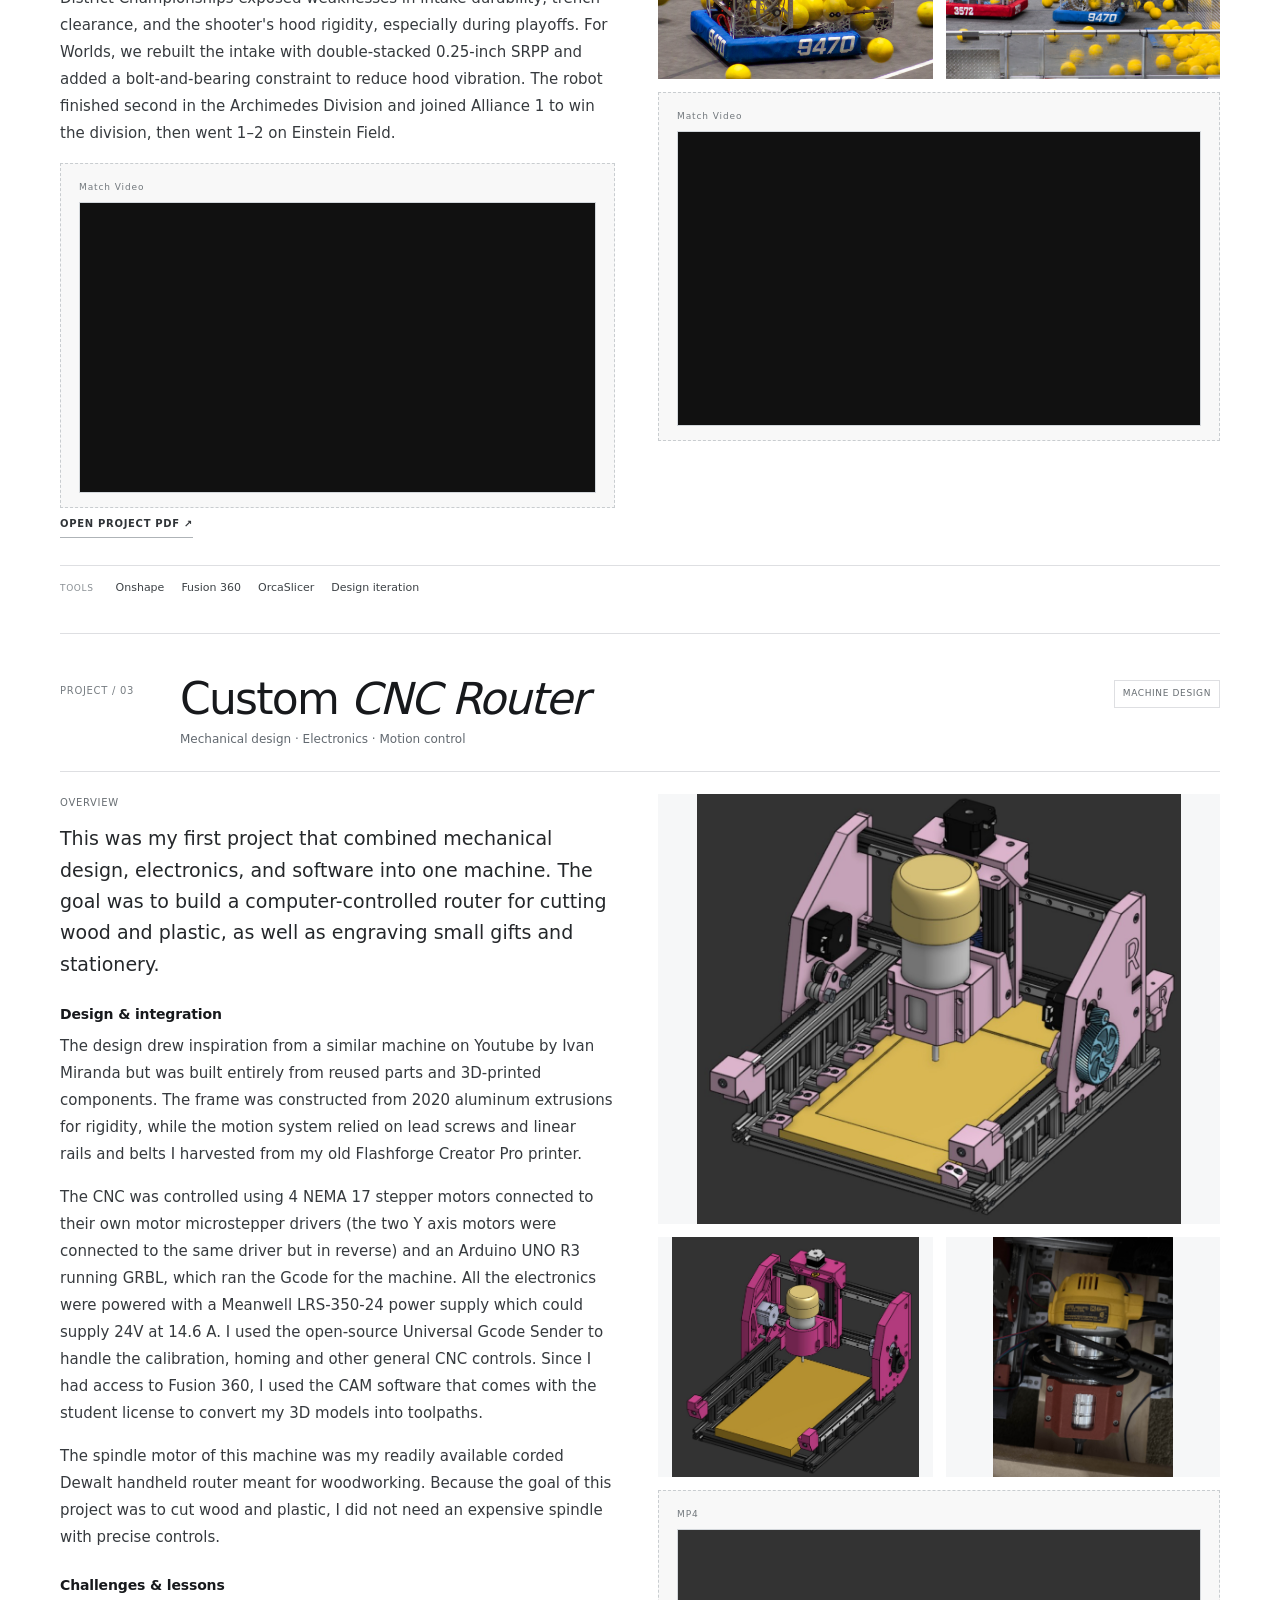
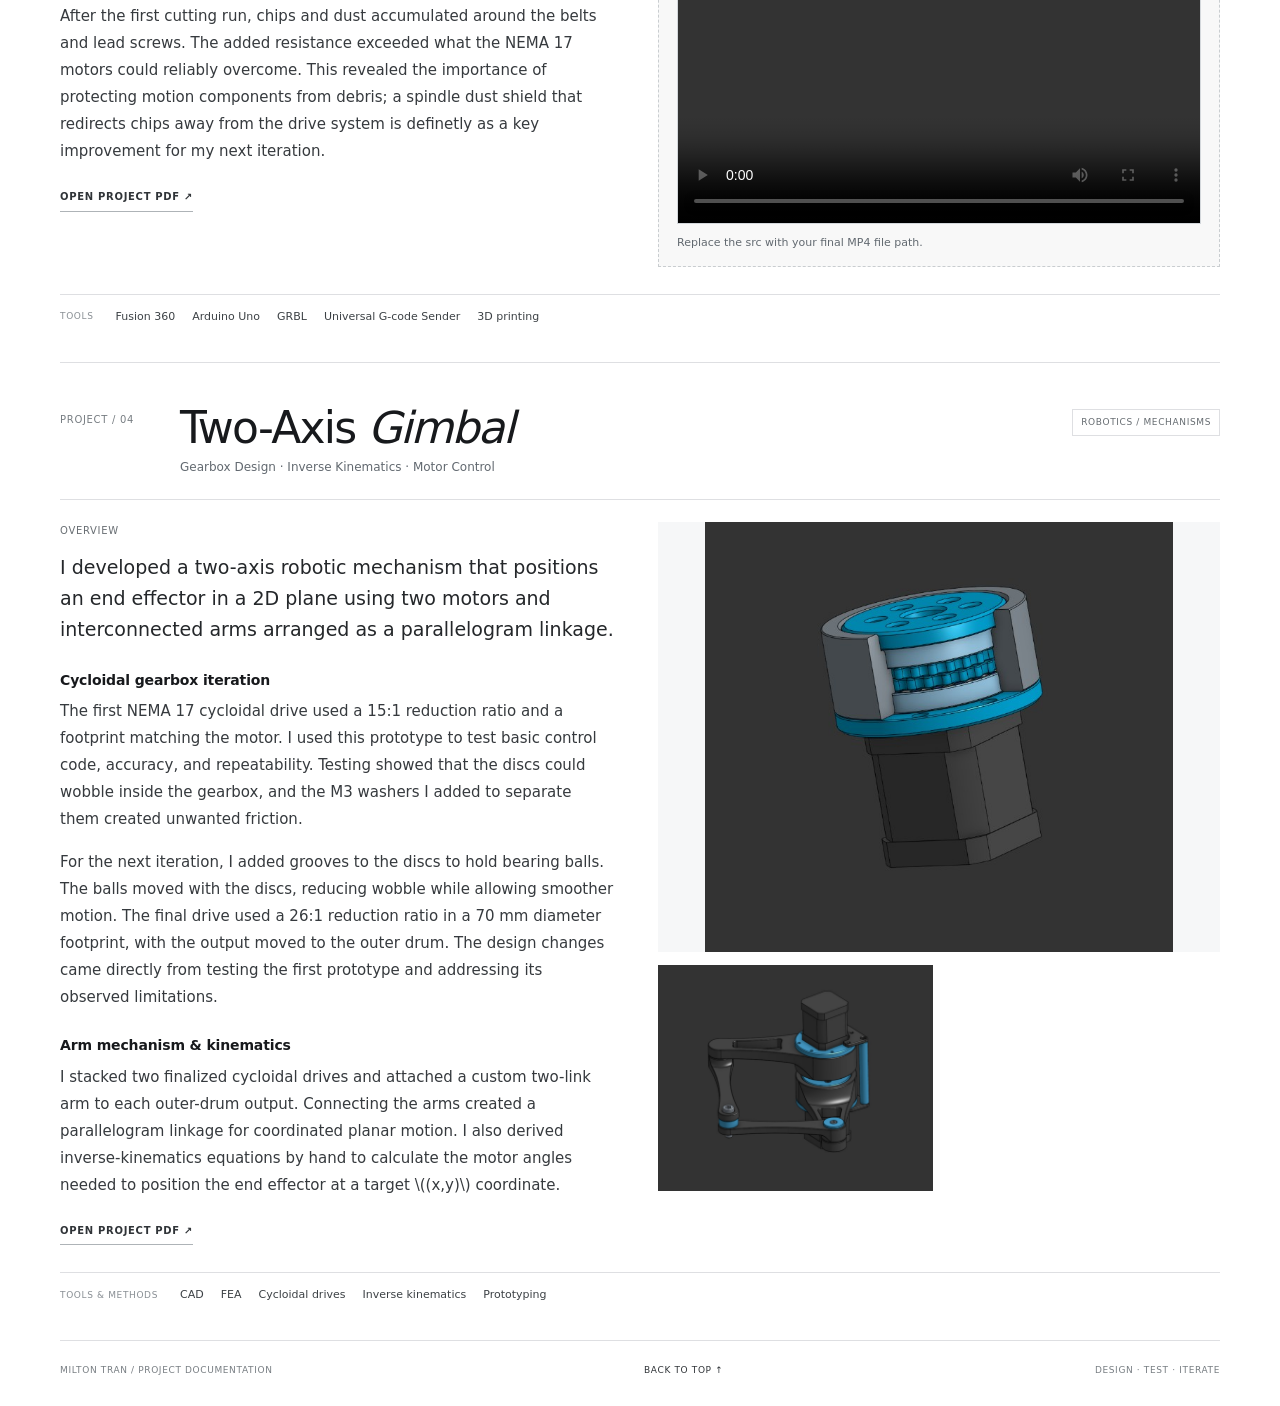
==== commit d22199e6: "progress wow" ====
--- a/documentation.html
+++ b/documentation.html
@@ -47,9 +47,10 @@
 <p class="lead">REEFSCAPE challenged teams to collect and score coral on a reef while moving algae to designated zones. Our robots focused on scoring across all reef levels with an elevator-mounted end effector, while also removing algae to create scoring opportunities for alliance partners.</p>
 <h3>Robot 1 &middot; Pinnacles Regional</h3>
 <p>I led the robot layout and focused on the end effector, elevator, and drivetrain. WCP Swerve X2T modules helped preserve internal space for electronics and mechanisms. A belt-driven funnel guided coral into a horizontal roller end effector mounted on a two-stage cascade elevator, allowing the robot to reach all reef levels quickly.</p>
+<p>During the event, we discovered that the algae intake was not needed for removing algae off the reef. Also the position of the elevator led to the suboptimal geometry for the end effector.</p>
 <p>The robot ranked 15th, became the first pick of Alliance 3, advanced to the quarterfinals, and won the Autonomous Award. The event established a strong baseline for the next iteration.</p>
 <h3>Robot 2 &middot; East Bay Regional</h3>
-<p>I helped refine the end effector into a much lighter mechanism using bottom rollers and a single motor, reducing its weight to just over two pounds. The elevator was moved more towards the front of the robot, in order to move the end effector closer to the scoring area. A gravity-fed funnel with 3D-printed TPU star wheels improved coral alignment, feeding reliability, and intake area while removing the need for a powered funnel.</p>
+<p>I helped refine the end effector into a much lighter mechanism using bottom rollers and a single motor, reducing its weight from seven pounds to just over two pounds. The elevator was moved more towards the front of the robot, in order to move the end effector closer to the scoring area. A gravity-fed funnel with 3D-printed TPU star wheels improved coral alignment, feeding reliability, and intake area while removing the need for a powered funnel. Instead of a bulky algae intake, I designed a mechanism that rotated two carbon fiber sticks that could easily remove the algae from the reef.</p>
 <p>This robot ranked 16th and joined Alliance 6, reaching round 3 of playoffs.</p>
 <p>Overall, this robot was a lighter, faster, and more optimized version of its predecessor, our Pinnacles robot and this time we were not 4 pounds overweight on load in day!</p>
 <a class="pdf-link" href="docs/frc-9470-2025-reefscape.pdf" target="_blank" rel="noopener noreferrer">OPEN PROJECT PDF ↗</a></div>
@@ -65,9 +66,8 @@
 <figcaption></figcaption>
 </figure>
 </div>
-<div class="youtube-media">
-<!-- Replace VIDEO_ID with the ID from the YouTube video URL. -->
-<iframe src="https://www.youtube-nocookie.com/embed/VIDEO_ID" title="FRC 9470 REEFSCAPE match footage" loading="lazy" referrerpolicy="strict-origin-when-cross-origin" allow="accelerometer; autoplay; clipboard-write; encrypted-media; gyroscope; picture-in-picture" allowfullscreen></iframe>
+<div class="media note-media video-slot"><span style="font-size: 18pt;">Match Video</span>
+<div class="video-frame"><iframe src="https://www.youtube.com/embed/EoSGQ11MV04?rel=0" title="YouTube video player" frameborder="0" allow="accelerometer; autoplay; clipboard-write; encrypted-media; gyroscope; picture-in-picture; web-share" referrerpolicy="strict-origin-when-cross-origin" allowfullscreen="allowfullscreen"></iframe></div>
 </div>
 </div>
 </div>
@@ -87,10 +87,14 @@
 <div class="section-label">OVERVIEW</div>
 <p class="lead">REBUILT centered on collecting and shooting fuel into alliance hubs. Our design priority was to maximize fuel throughput with a wide intake, fast internal transfer, and a high-output shooter.</p>
 <h3>Robot 1 &middot; District Events</h3>
-<p>I helped establish the robot architecture around WCP Swerve X2T modules, whose profiles created flexibility for more room for electronics and mechanisms. The 25-inch-wide slap down intake that extended the hopper capacity when deploeyd. An active hopper floor covered in 1.25-inch rollers moved fuel quickly toward the shooter. A simple three-lane shooter increased throughput, which we prioritized over accuracy so we could avoid the complexity of a turret. For our next district event, we added an aluminum tube in front of our intake rollers in order to protect it from high force impacts.&nbsp;</p>
+<p>I designed the robot around a 27.5x27.5 inch drivetrain using WCP Swerve X2T modules, whose profiles created flexibility for more room for electronics and mechanisms. The 25-inch-wide slap down intake also extended the hopper capacity when deployed. An active hopper floor covered in 1.25-inch rollers moved fuel quickly toward the shooter. A simple three-lane shooter increased throughput, which we prioritized over accuracy so we could avoid the complexity of a turret. This simple, reliable robot allowed us to not only get selected to join Alliance 1, but also get our first ever event win.</p>
+<p>For our next district event, we added an aluminum tube in front of our intake rollers in order to protect it from high force impacts. This made our intake much more reliable and allowed us to join Alliance 1 and secure our seccond event win.</p>
 <h3>Robot 2 &middot; District Championship &amp; Worlds</h3>
-<p>We rebuilt the robot from scratch on an SDS MK5n swerve base. I revised the intake for easier repair, strengthened the hopper walls, and changed the floor to use compliant wheels in the center with lighter carbon-fiber rollers elsewhere. The hopper floor could rotate to improve access to electrical systems, and the shooter became a full-width drum to maximize output.</p>
-<p>Competition exposed weaknesses in intake durability, trench clearance, and shooter-hood rigidity. For Worlds, we rebuilt the intake with double-stacked 0.25-inch SRPP and added a bolt-and-bearing constraint to reduce hood vibration. The robot finished second in the Archimedes Division and joined Alliance 1 to win the division, then went 1&ndash;2 on Einstein Field.</p>
+<p>We rebuilt the robot from scratch on an SDS MK5n swerve base. I revised the intake for easier repair, strengthened the hopper walls, added a cieling to the hopper, and changed the floor to use compliant wheels in the center with lighter carbon-fiber rollers elsewhere. When the robot was disabled, the hopper floor could rotate upwards to improve access to electrical systems. Finally, the shooter was redesigned to a full-width drum to maximize output. Removing the need for lanes in the shooter greatly improved our throughput from nine balls per second to about 25 balls per second</p>
+<p>District Championships exposed weaknesses in intake durability, trench clearance, and the shooter's hood rigidity, especially during playoffs. For Worlds, we rebuilt the intake with double-stacked 0.25-inch SRPP and added a bolt-and-bearing constraint to reduce hood vibration. The robot finished second in the Archimedes Division and joined Alliance 1 to win the division, then went 1&ndash;2 on Einstein Field.&nbsp;</p>
+<div class="media note-media video-slot"><span>Match Video</span>
+<div class="video-frame"><iframe src="https://www.youtube.com/embed/79k-kSGW6w8?rel=0" title="YouTube video player" frameborder="0" allow="accelerometer; autoplay; clipboard-write; encrypted-media; gyroscope; picture-in-picture; web-share" referrerpolicy="strict-origin-when-cross-origin" allowfullscreen="allowfullscreen"></iframe></div>
+</div>
 <a class="pdf-link" href="docs/frc-9470-2026-rebuilt.pdf" target="_blank" rel="noopener noreferrer">OPEN PROJECT PDF ↗</a></div>
 <div class="media-column">
 <figure class="media large"><img src="assets/projects/project-02-a.jpg" alt="FRC 9470 2026 robot overall view" onerror="this.closest('figure').classList.add('empty')">
@@ -120,6 +124,9 @@
 <figcaption><span>FIG. 08</span> Final iteration</figcaption>
 </figure>
 </div>
+<div class="media note-media video-slot"><span>Match Video</span>
+<div class="video-frame"><iframe src="https://www.youtube.com/embed/69eTAwJfLGY?rel=0" title="YouTube video player" frameborder="0" allow="accelerometer; autoplay; clipboard-write; encrypted-media; gyroscope; picture-in-picture; web-share" referrerpolicy="strict-origin-when-cross-origin" allowfullscreen="allowfullscreen"></iframe></div>
+</div>
 </div>
 </div>
 <div class="project-footer"><span>TOOLS</span><b>Onshape</b><b>Fusion 360</b><b>OrcaSlicer</b><b>Design iteration</b></div>
@@ -138,11 +145,11 @@
 <div class="section-label">OVERVIEW</div>
 <p class="lead">This was my first project that combined mechanical design, electronics, and software into one machine. The goal was to build a computer-controlled router for cutting wood and plastic, as well as engraving small gifts and stationery.</p>
 <h3>Design &amp; integration</h3>
-<p>The frame used 2020 aluminum extrusions, while the motion system reused lead screws, linear rails, and belts salvaged from an old 3D printer. I designed and assembled the machine around four NEMA 17 stepper motors, with the two Y-axis motors sharing a driver.</p>
-<p>An Arduino Uno R3 running GRBL controlled the motors. Universal G-code Sender handled homing, calibration, and machine controls, while Fusion 360 CAM converted models into toolpaths. A corded DeWalt router served as the spindle for cutting wood and plastic.</p>
+<p>The design drew inspiration from a similar machine on Youtube by Ivan Miranda but was built&nbsp;entirely from reused parts and 3D-printed components. The frame was constructed from 2020&nbsp;aluminum extrusions for rigidity, while the motion system relied on lead screws and linear rails&nbsp;and belts I harvested from my old Flashforge Creator Pro printer.&nbsp;</p>
+<p>The CNC was controlled using 4 NEMA 17 stepper motors connected to their own motor microstepper drivers (the two Y axis motors were connected to the same driver but in reverse) and an Arduino UNO R3 running GRBL, which ran the Gcode for the machine. All the electronics were powered with a Meanwell LRS-350-24 power supply which could supply 24V at&nbsp;14.6 A. I used the open-source Universal Gcode Sender to handle the calibration, homing and&nbsp;other general CNC controls. Since I had access to Fusion 360, I used the CAM software that&nbsp;comes with the student license to convert my 3D models into toolpaths.&nbsp;</p>
+<p>The spindle motor of this machine was my readily available corded Dewalt handheld router meant for woodworking. Because the goal of this project was to cut wood and plastic, I did not need an expensive spindle with precise controls.</p>
 <h3>Challenges &amp; lessons</h3>
-<p>After the first cutting run, chips and dust accumulated around the belts and lead screws. The added resistance exceeded what the NEMA 17 motors could reliably overcome. This revealed the importance of protecting motion components from debris; a spindle dust shield that redirects chips away from the drive system was identified as a key next improvement.</p>
-<p class="reflection">Although the first run exposed a significant limitation, the project taught me to treat precision, contamination control, electrical integration, and software setup as connected parts of machine design.</p>
+<p>After the first cutting run, chips and dust accumulated around the belts and lead screws. The added resistance exceeded what the NEMA 17 motors could reliably overcome. This revealed the importance of protecting motion components from debris; a spindle dust shield that redirects chips away from the drive system is definetly as a key improvement for my next iteration.</p>
 <a class="pdf-link" href="docs/custom-cnc-router.pdf" target="_blank" rel="noopener noreferrer">OPEN PROJECT PDF ↗</a></div>
 <div class="media-column">
 <figure class="media large"><img src="assets/projects/project-03-a.jpg" alt="Custom CNC router assembly" onerror="this.closest('figure').classList.add('empty')">
@@ -152,9 +159,13 @@
 <figure class="media"><img src="assets/projects/project-03-b.jpg" alt="CNC router component detail" onerror="this.closest('figure').classList.add('empty')">
 <figcaption><span>FIG. 10</span> Motion system</figcaption>
 </figure>
-<div class="media note-media"><span>IMAGE SPACE</span>
-<p>Add wiring, control electronics, and a photo of the first cutting test.</p>
-</div>
+<figure class="media"><img src="assets/projects/project-03-c.jpg" alt="CNC router component detail" onerror="this.closest('figure').classList.add('empty')">
+<figcaption><span>FIG. 10</span> Motion system</figcaption>
+</figure>
+</div>
+<div class="media note-media video-slot"><span>MP4</span>
+<div class="video-frame"><video width="300" height="150" controls="controls" preload="metadata" src="assets/projects/project-03-d.mp4" type="video/mp4">Your browser does not support the video tag.</video></div>
+<p>Replace the src with your final MP4 file path.</p>
 </div>
 </div>
 </div>
@@ -178,7 +189,6 @@
 <p>For the next iteration, I added grooves to the discs to hold bearing balls. The balls moved with the discs, reducing wobble while allowing smoother motion. The final drive used a 26:1 reduction ratio in a 70 mm diameter footprint, with the output moved to the outer drum. The design changes came directly from testing the first prototype and addressing its observed limitations.</p>
 <h3>Arm mechanism &amp; kinematics</h3>
 <p>I stacked two finalized cycloidal drives and attached a custom two-link arm to each outer-drum output. Connecting the arms created a parallelogram linkage for coordinated planar motion. I also derived inverse-kinematics equations by hand to calculate the motor angles needed to position the end effector at a target \((x,y)\) coordinate.</p>
-<p class="reflection">The project emphasized an iterative engineering workflow: prototype a concept, test its behavior, identify the failure mode, revise the geometry, and integrate the improved mechanism into a larger system.</p>
 <a class="pdf-link" href="docs/02-axis-gimbal.pdf" target="_blank" rel="noopener noreferrer">OPEN PROJECT PDF ↗</a></div>
 <div class="media-column">
 <figure class="media large"><img src="assets/projects/project-04-a.jpg" alt="Two-axis gimbal or planar robot assembly" onerror="this.closest('figure').classList.add('empty')">
@@ -188,9 +198,6 @@
 <figure class="media"><img src="assets/projects/project-04-b.jpg" alt="Cycloidal gearbox detail" onerror="this.closest('figure').classList.add('empty')">
 <figcaption><span>FIG. 12</span> Cycloidal drive</figcaption>
 </figure>
-<div class="media note-media"><span>IMAGE SPACE</span>
-<p>Add gearbox section views, FEA screenshots, and inverse-kinematics sketches.</p>
-</div>
 </div>
 </div>
 </div>
--- a/documentation.css
+++ b/documentation.css
@@ -60,6 +60,14 @@
 .note-media{min-height:175px;display:flex;flex-direction:column;align-items:flex-start;justify-content:center;padding:24px;background:#f8f8f8;border:1px dashed #c9cdd0}
 .note-media>span{font:9px var(--mono);letter-spacing:.1em;color:#72787d}
 .note-media p{font-family:var(--sans);font-size:12px;line-height:1.6;color:#626970;margin:9px 0 0;max-width:260px}
+.video-slot{min-height:0;padding:18px 18px 14px}
+.video-slot>span{margin-bottom:10px}
+.video-frame{position:relative;width:100%;aspect-ratio:16 / 9;border:1px solid #d3d7db;background:#111;overflow:hidden}
+.video-frame iframe,.video-frame video{position:absolute;inset:0;width:100%;height:100%;border:0;background:#111;object-fit:cover}
+.video-placeholder{display:flex;flex-direction:column;align-items:center;justify-content:center;gap:16px;width:100%;aspect-ratio:16 / 9;background:#111;border:1px solid #d3d7db;color:#f3f3f3}
+.video-placeholder-icon{display:flex;align-items:center;justify-content:center;width:78px;height:78px;border-radius:50%;background:rgba(255,255,255,.12);font-size:32px;line-height:1;color:#fff}
+.video-placeholder p{font-size:12px;letter-spacing:.04em;text-transform:uppercase;color:#dfe1e3;margin:0;text-align:center}
+.video-slot p{font-size:11px;max-width:100%;margin-top:10px}
 .youtube-media{position:relative;width:100%;aspect-ratio:16/9;background:#111}
 .youtube-media iframe{position:absolute;inset:0;width:100%;height:100%;border:0}
 .project-footer{display:flex;align-items:center;flex-wrap:wrap;gap:8px 17px;border-top:1px solid var(--line);margin-top:27px;padding-top:13px;font-size:9px;color:#5f656a}
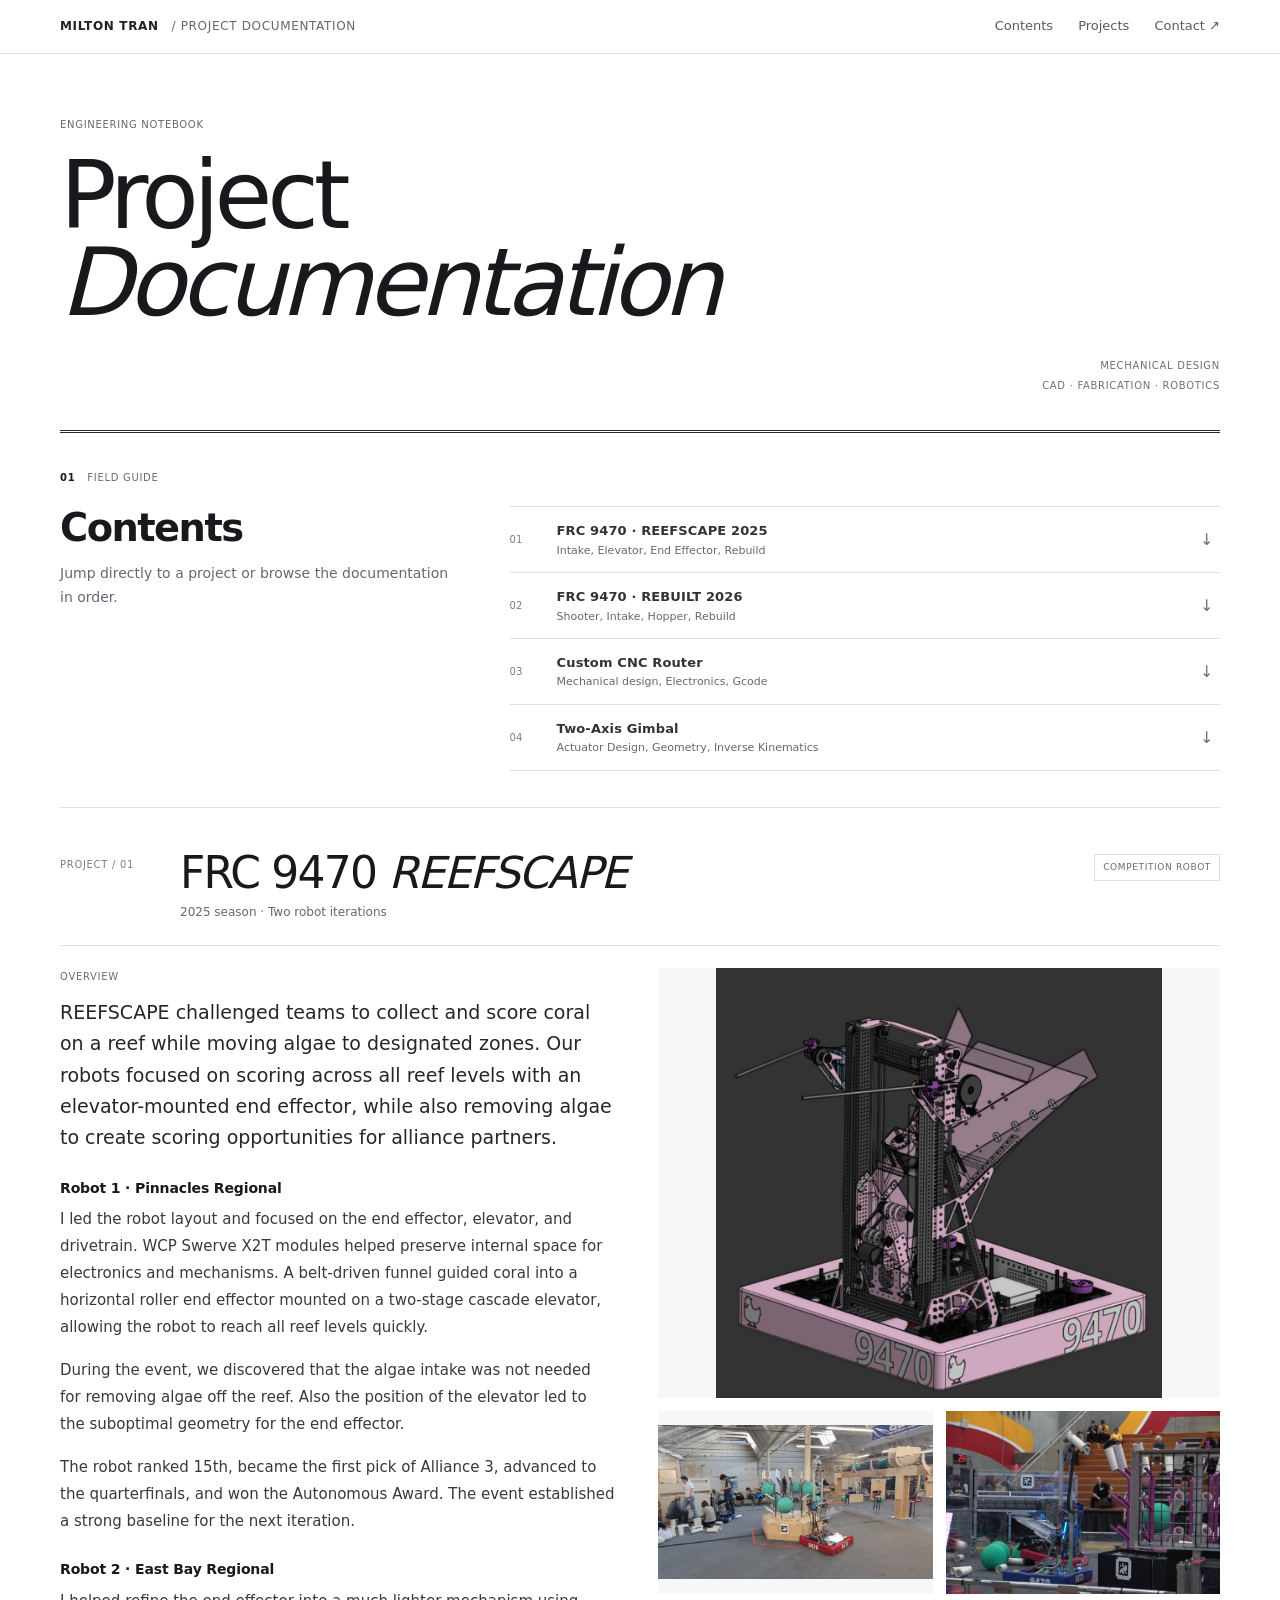
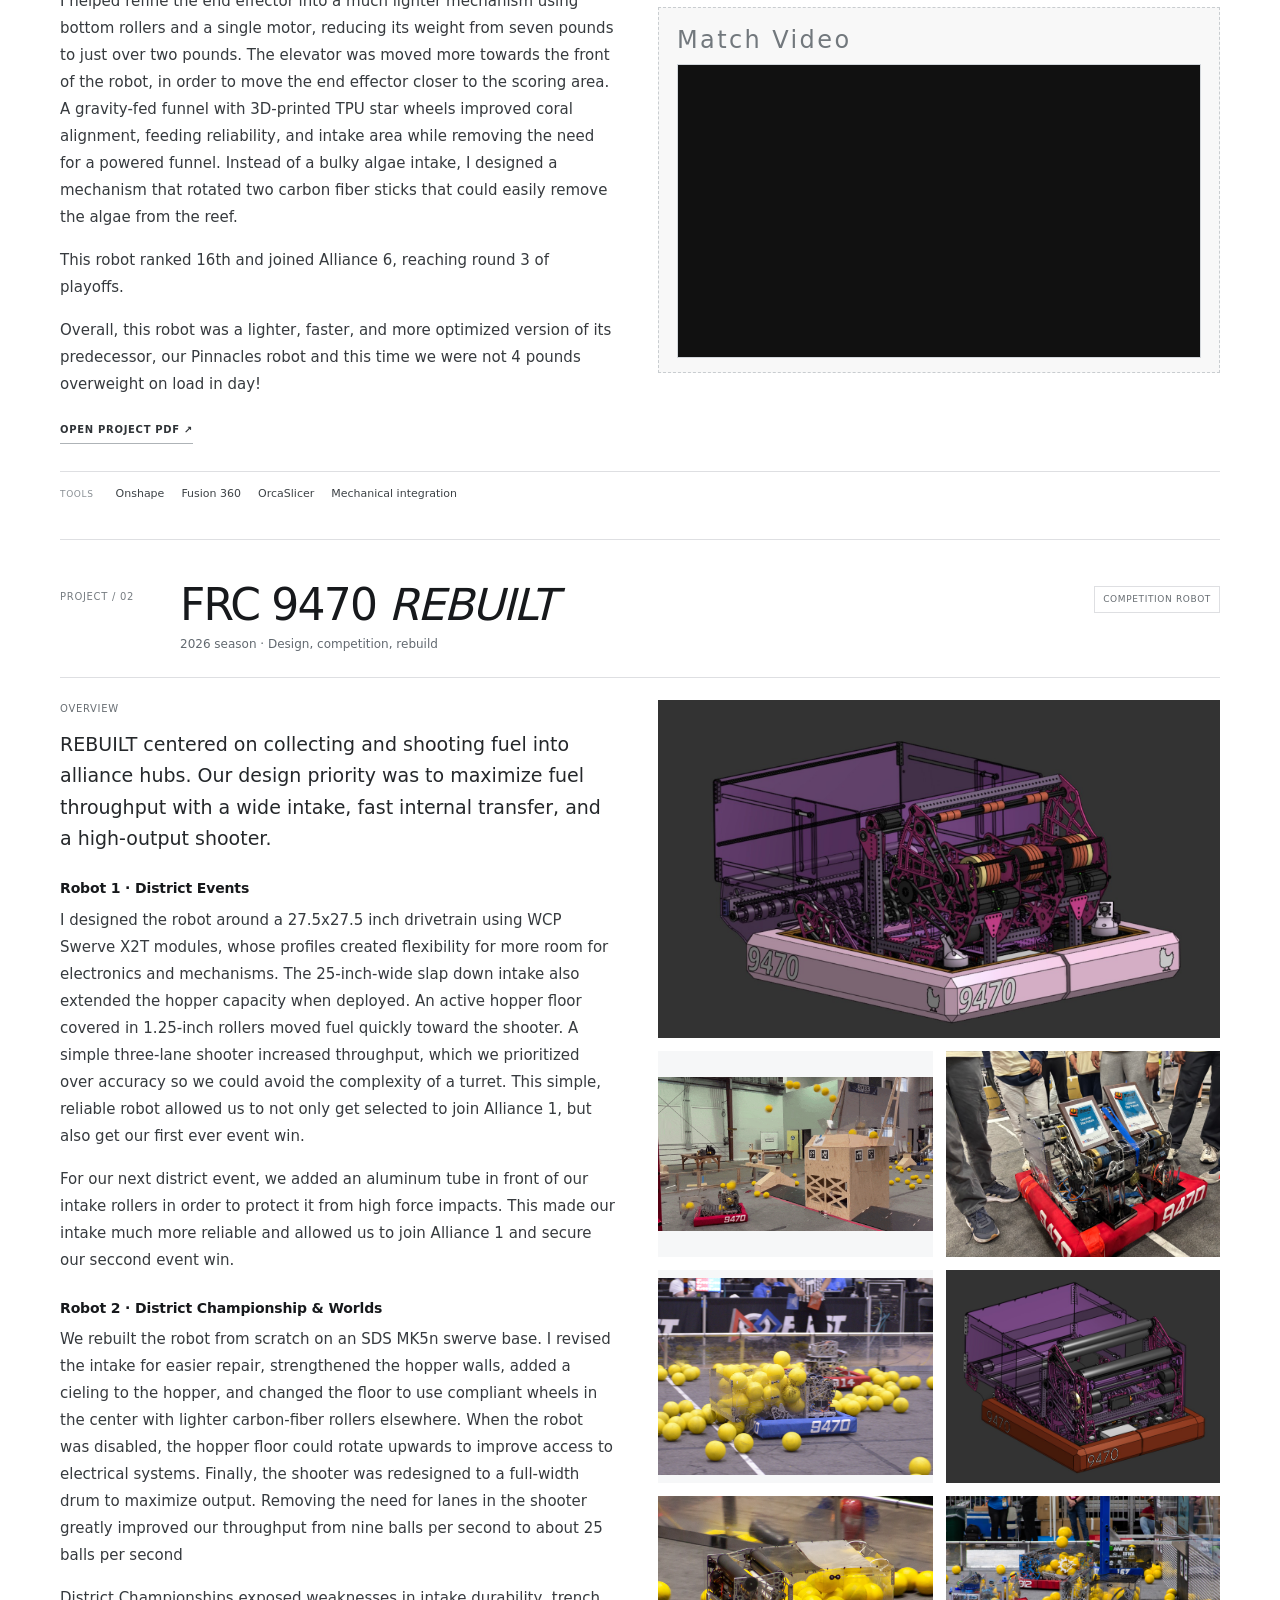
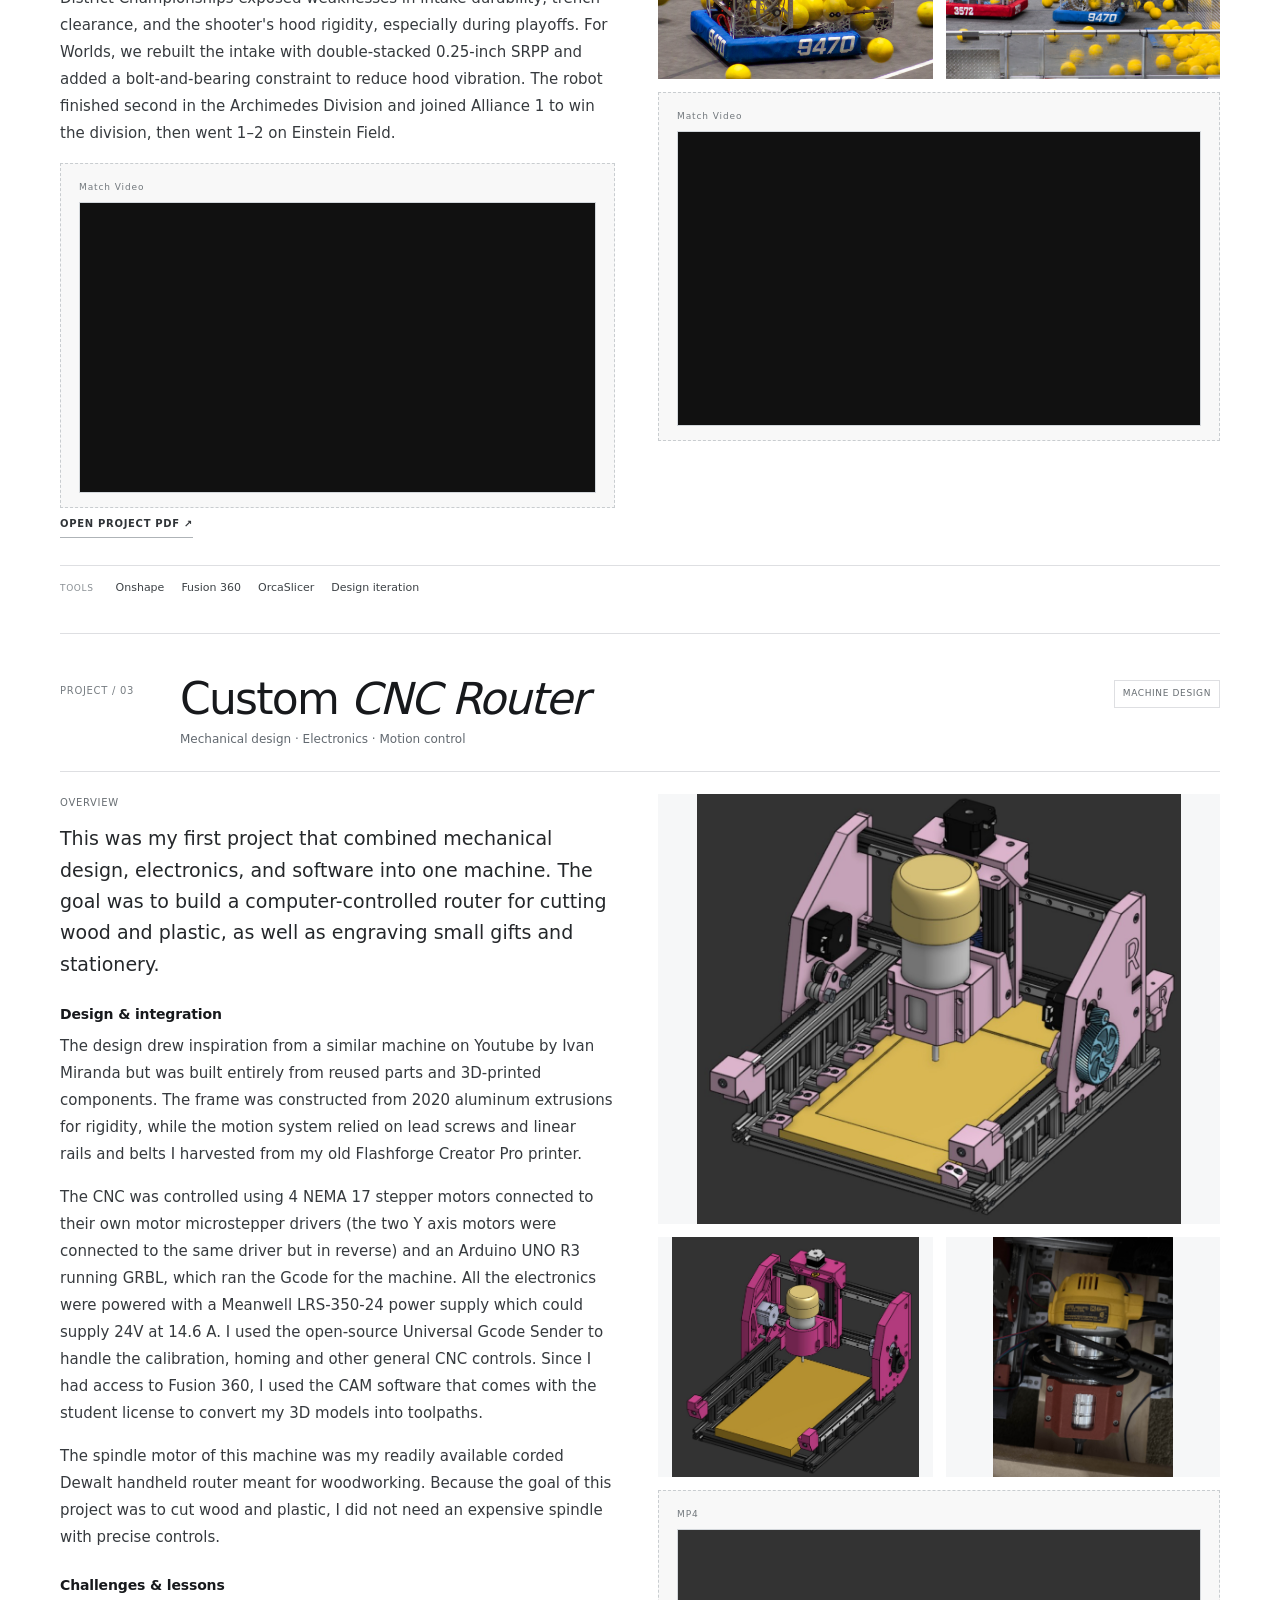
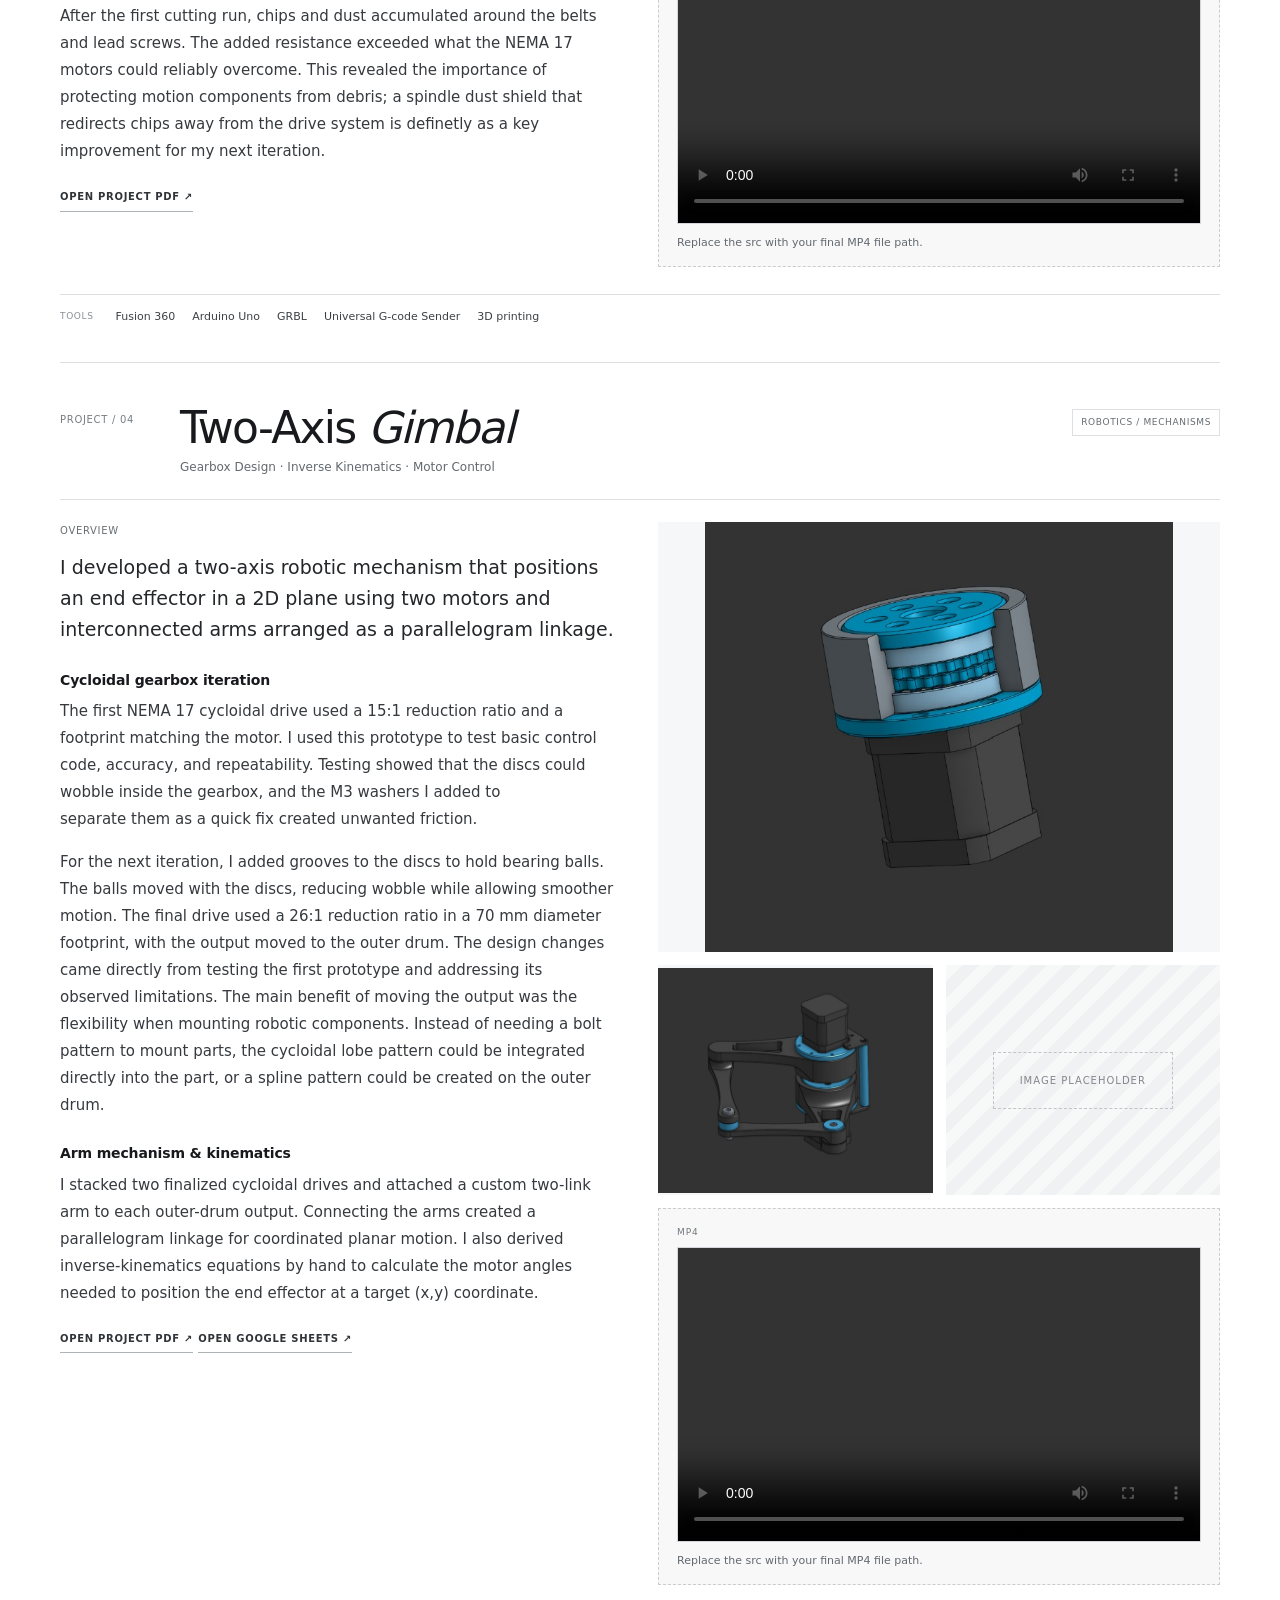
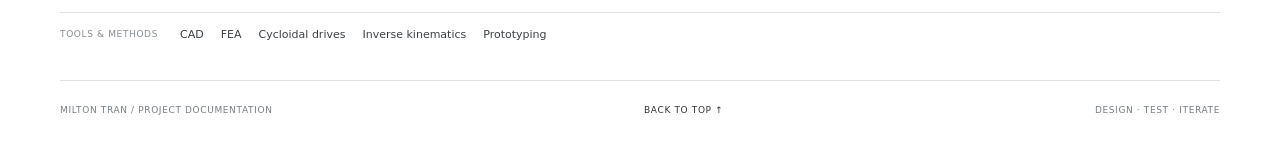
==== commit 8c3c605b: "i forgot what i changed" ====
--- a/documentation.html
+++ b/documentation.html
@@ -185,11 +185,15 @@
 <div class="section-label">OVERVIEW</div>
 <p class="lead">I developed a two-axis robotic mechanism that positions an end effector in a 2D plane using two motors and interconnected arms arranged as a parallelogram linkage.</p>
 <h3>Cycloidal gearbox iteration</h3>
-<p>The first NEMA 17 cycloidal drive used a 15:1 reduction ratio and a footprint matching the motor. I used this prototype to test basic control code, accuracy, and repeatability. Testing showed that the discs could wobble inside the gearbox, and the M3 washers I added to separate them created unwanted friction.</p>
-<p>For the next iteration, I added grooves to the discs to hold bearing balls. The balls moved with the discs, reducing wobble while allowing smoother motion. The final drive used a 26:1 reduction ratio in a 70 mm diameter footprint, with the output moved to the outer drum. The design changes came directly from testing the first prototype and addressing its observed limitations.</p>
+<p>The first NEMA 17 cycloidal drive used a 15:1 reduction ratio and a footprint matching the motor. I used this prototype to test basic control code, accuracy, and repeatability. Testing showed that the discs could wobble inside the gearbox, and the M3 washers I added to separate&nbsp;them as a quick fix created unwanted friction.</p>
+<p>For the next iteration, I added grooves to the discs to hold bearing balls. The balls moved with the discs, reducing wobble while allowing smoother motion. The final drive used a 26:1 reduction ratio in a 70 mm diameter footprint, with the output moved to the outer drum. The design changes came directly from testing the first prototype and addressing its observed limitations. The main benefit of moving the output was the flexibility when mounting robotic components. Instead of needing a bolt pattern to mount parts, the cycloidal lobe pattern could be integrated directly into the part, or a spline pattern could be created on the outer drum.&nbsp;</p>
 <h3>Arm mechanism &amp; kinematics</h3>
-<p>I stacked two finalized cycloidal drives and attached a custom two-link arm to each outer-drum output. Connecting the arms created a parallelogram linkage for coordinated planar motion. I also derived inverse-kinematics equations by hand to calculate the motor angles needed to position the end effector at a target \((x,y)\) coordinate.</p>
-<a class="pdf-link" href="docs/02-axis-gimbal.pdf" target="_blank" rel="noopener noreferrer">OPEN PROJECT PDF ↗</a></div>
+<p>I stacked two finalized cycloidal drives and attached a custom two-link arm to each outer-drum output. Connecting the arms created a parallelogram linkage for coordinated planar motion. I also derived inverse-kinematics equations by hand to calculate the motor angles needed to position the end effector at a target (x,y) coordinate.</p>
+<div class="doc-links">
+<a class="pdf-link" href="docs/02-axis-gimbal.pdf" target="_blank" rel="noopener noreferrer">OPEN PROJECT PDF ↗</a>
+<a class="pdf-link" href="https://docs.google.com/spreadsheets/d/1UxlztyJK0CjPpsQT1wZKDAXogt7XbHDfZzbfkdL_rxo/edit?usp=sharing" target="_blank" rel="noopener noreferrer">OPEN GOOGLE SHEETS ↗</a>
+</div>
+</div>
 <div class="media-column">
 <figure class="media large"><img src="assets/projects/project-04-a.jpg" alt="Two-axis gimbal or planar robot assembly" onerror="this.closest('figure').classList.add('empty')">
 <figcaption><span>FIG. 11</span> Two-axis mechanism</figcaption>
@@ -198,6 +202,13 @@
 <figure class="media"><img src="assets/projects/project-04-b.jpg" alt="Cycloidal gearbox detail" onerror="this.closest('figure').classList.add('empty')">
 <figcaption><span>FIG. 12</span> Cycloidal drive</figcaption>
 </figure>
+<figure class="media empty"><img src="" alt="Additional gimbal detail image placeholder" onerror="this.closest('figure').classList.add('empty')">
+<figcaption><span>FIG. 13</span> Add second image</figcaption>
+</figure>
+</div>
+<div class="media note-media video-slot"><span>MP4</span>
+<div class="video-frame"><video controls preload="metadata" src="assets/projects/your-video.mp4">Your browser does not support the video tag.</video></div>
+<p>Replace the src with your final MP4 file path.</p>
 </div>
 </div>
 </div>
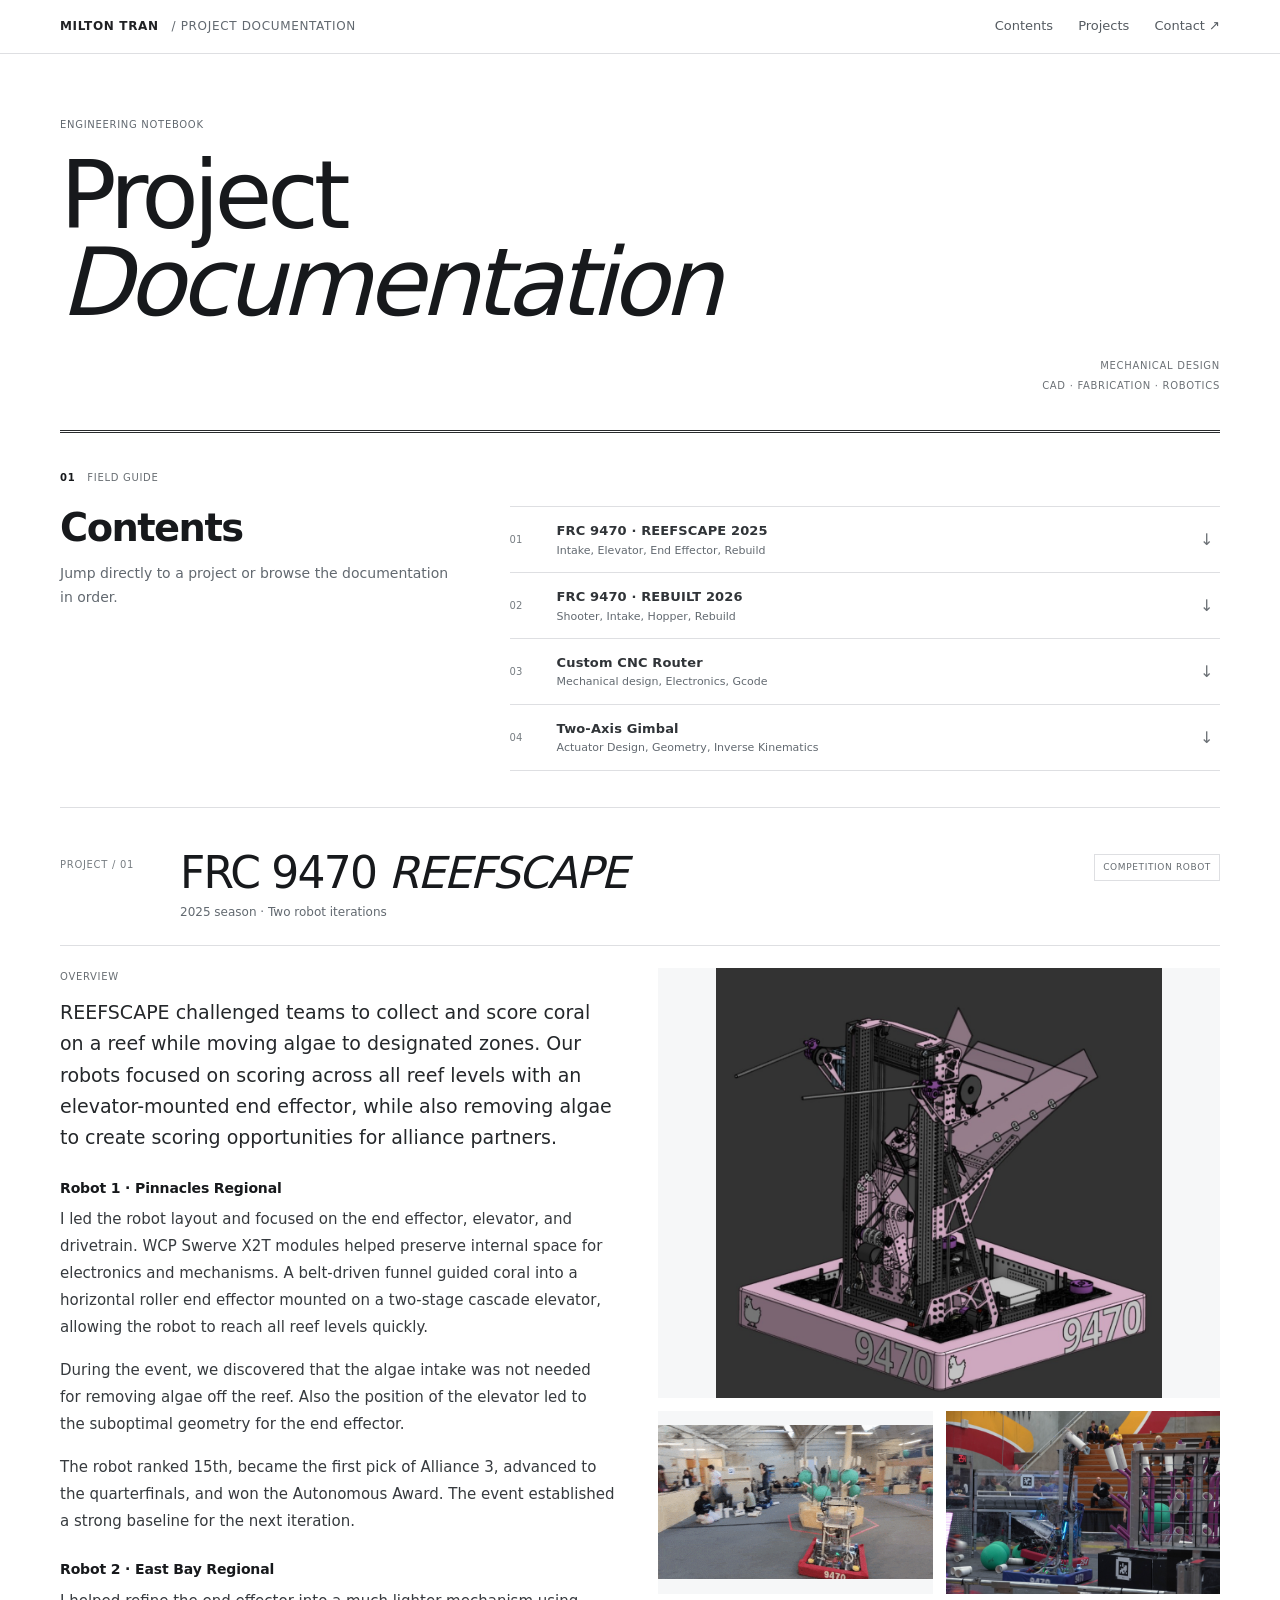
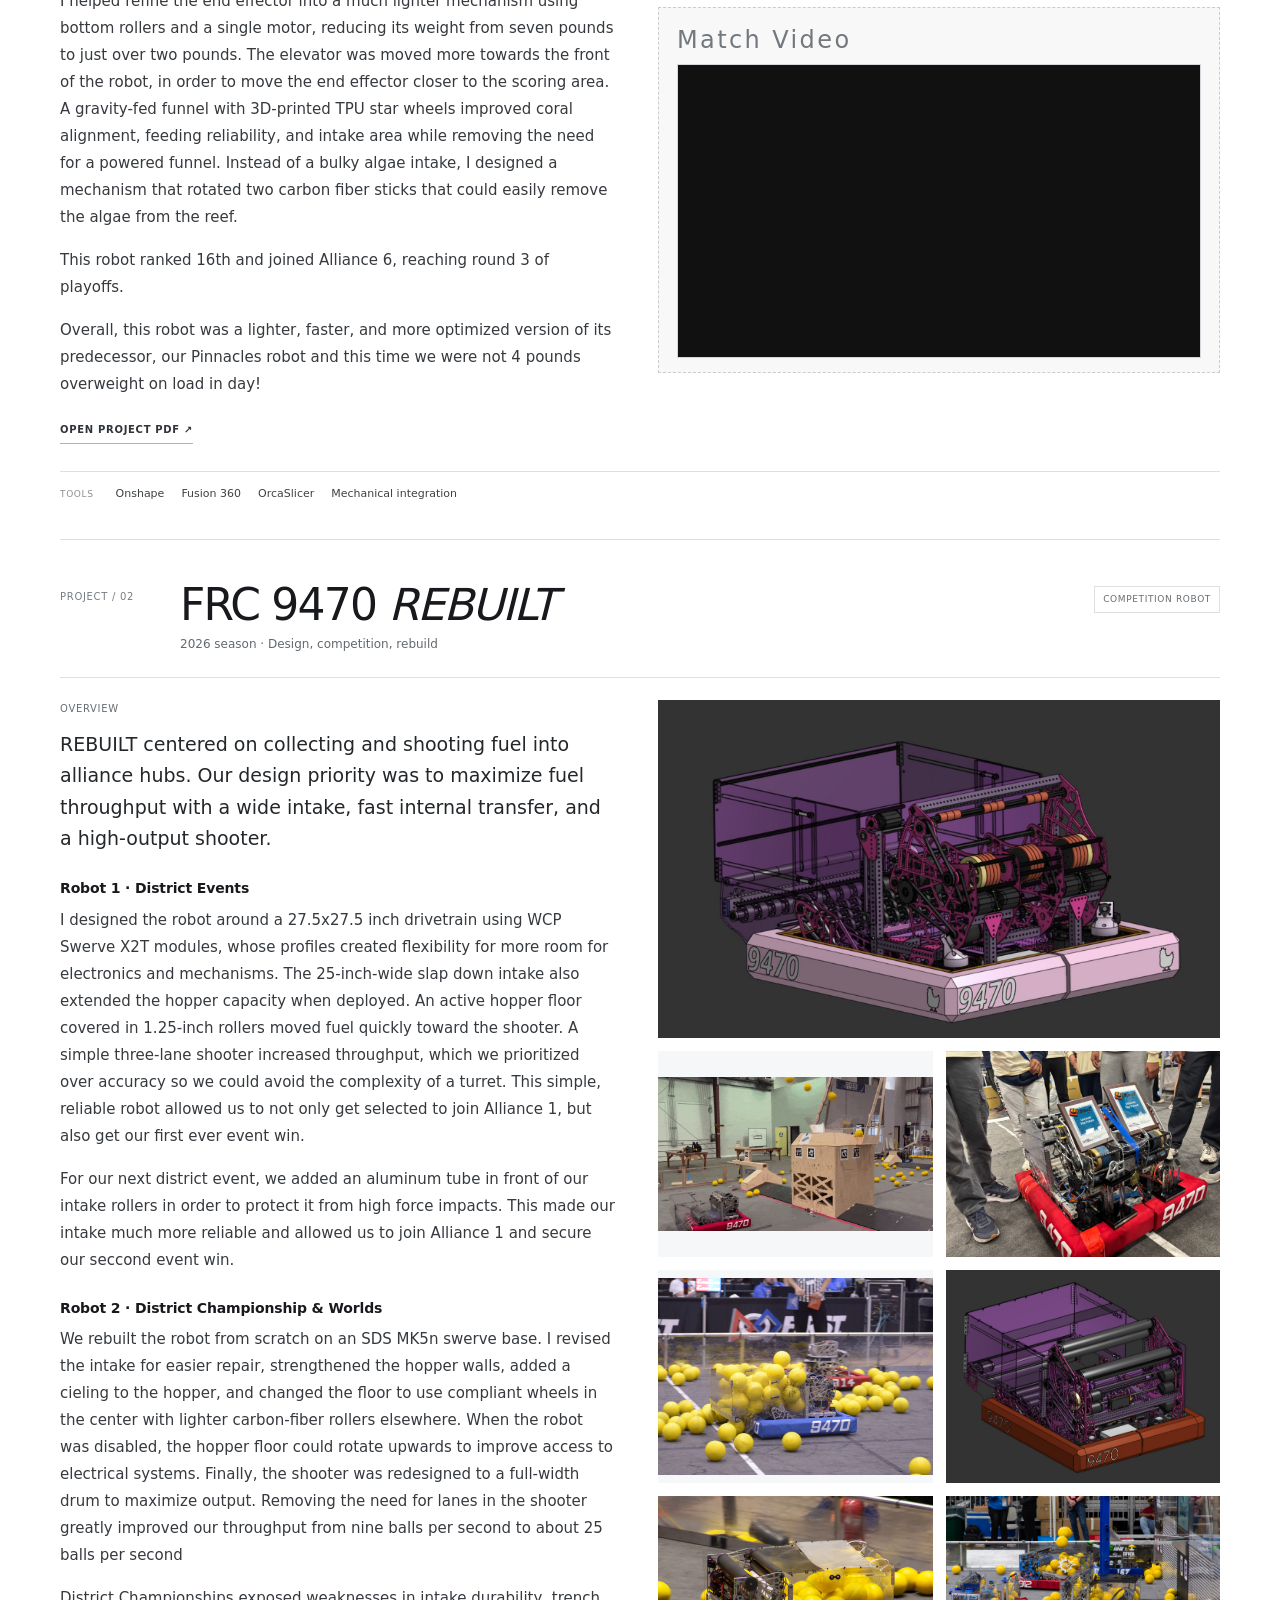
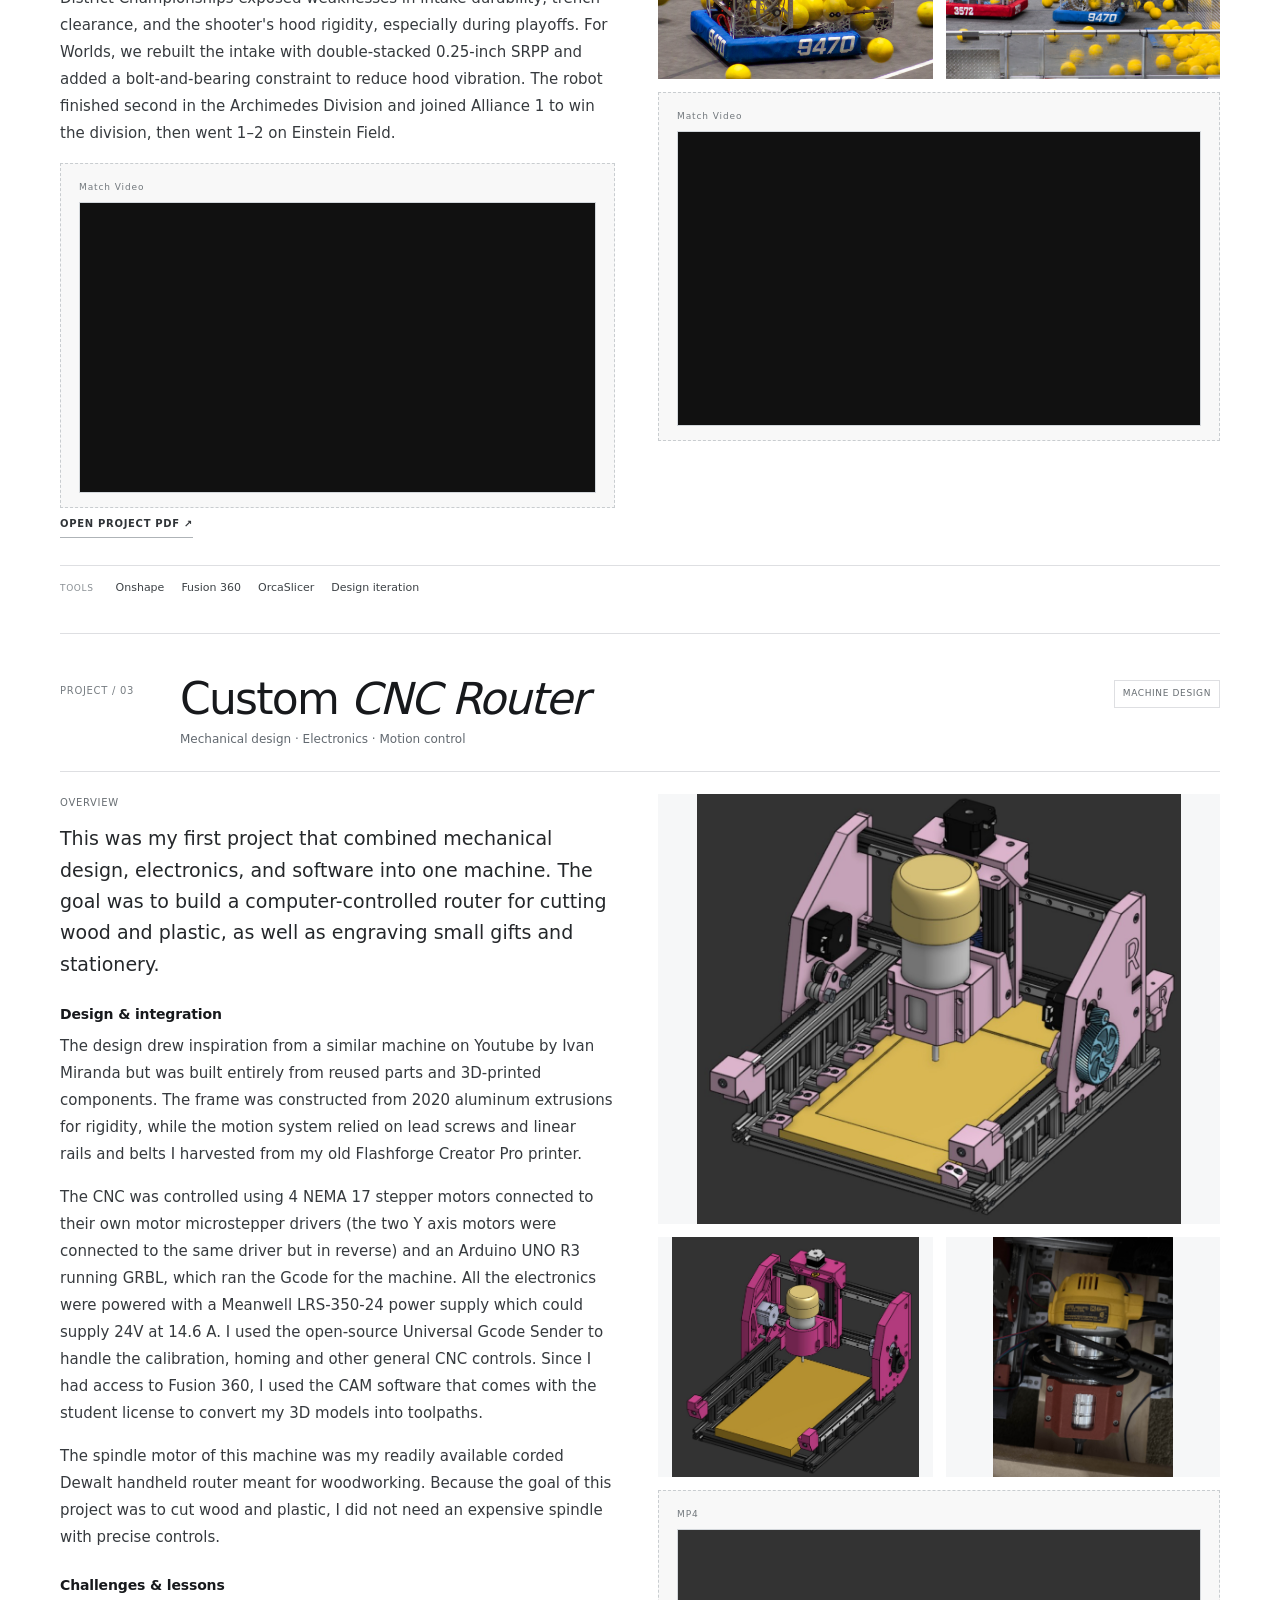
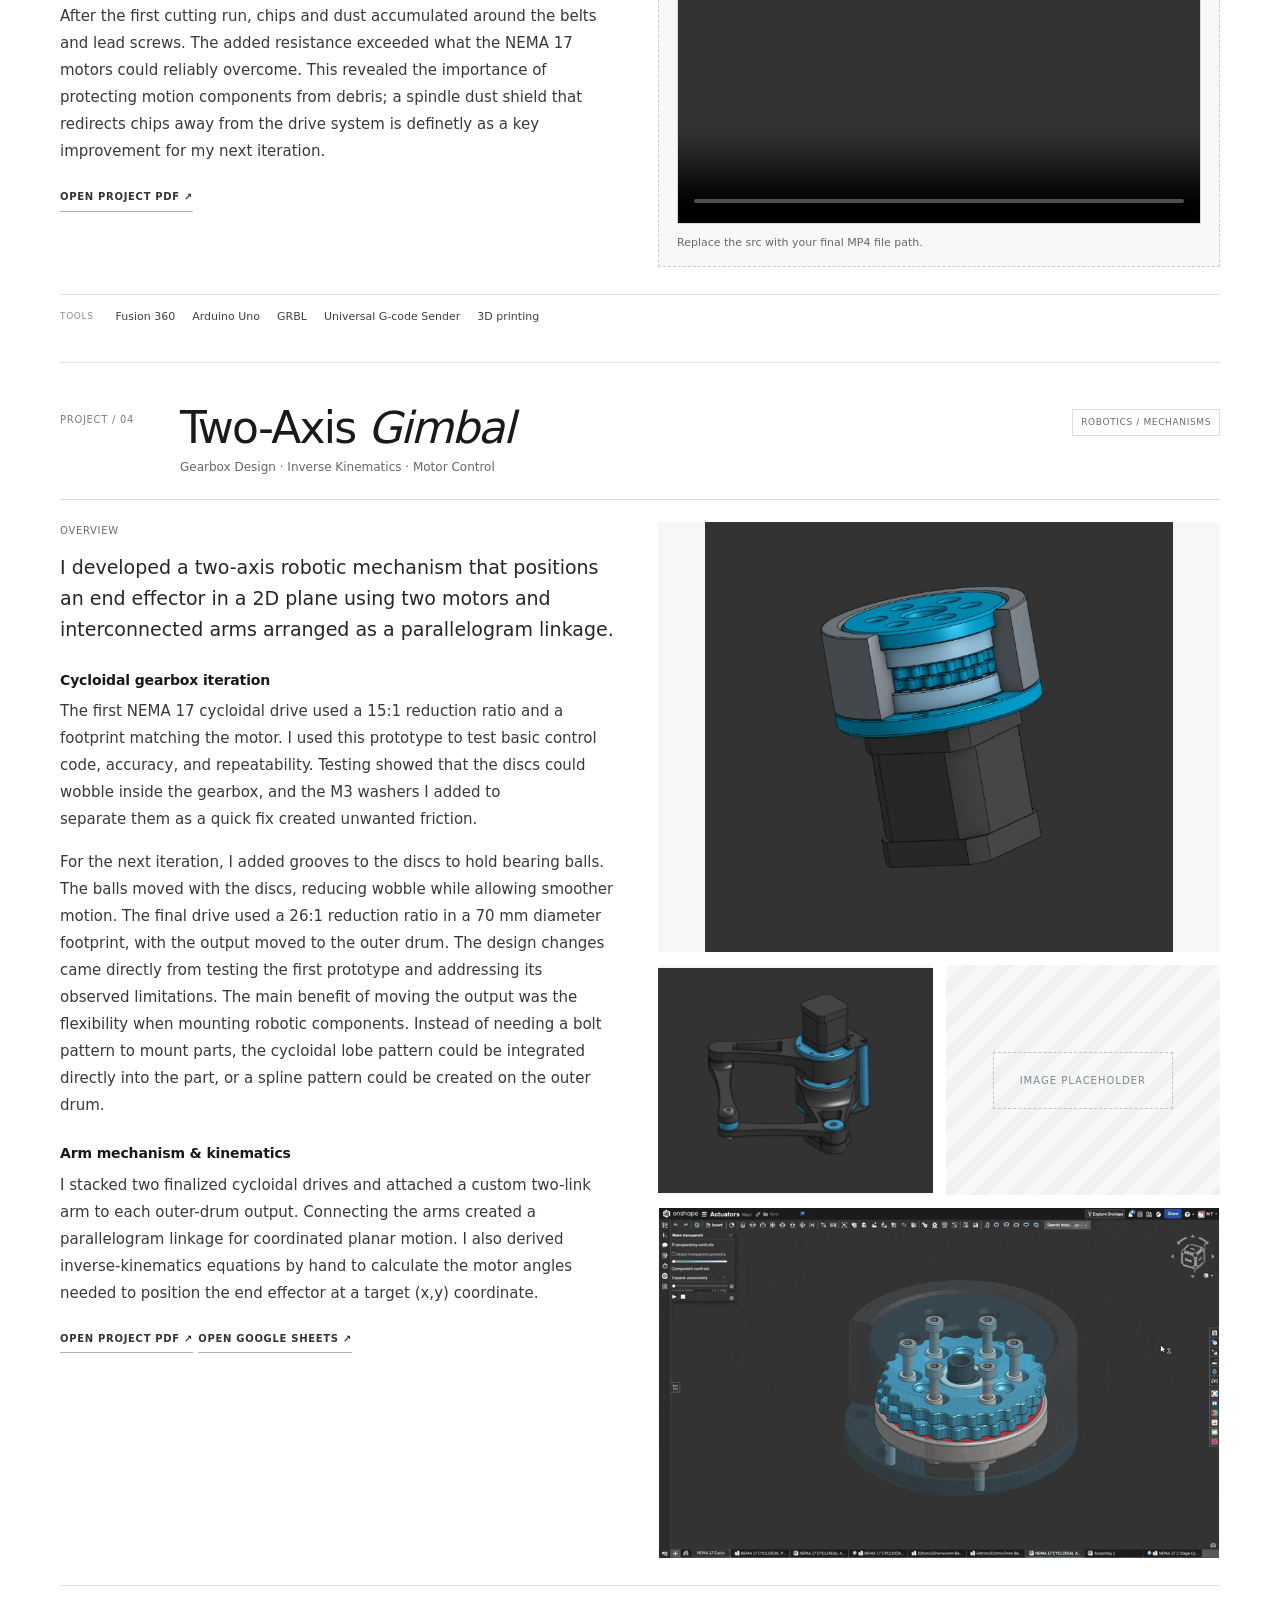
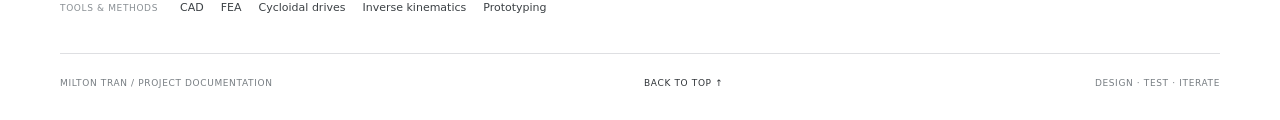
==== commit f346adfe: "new gif uploads" ====
--- a/documentation.html
+++ b/documentation.html
@@ -206,9 +206,10 @@
 <figcaption><span>FIG. 13</span> Add second image</figcaption>
 </figure>
 </div>
-<div class="media note-media video-slot"><span>MP4</span>
-<div class="video-frame"><video controls preload="metadata" src="assets/projects/your-video.mp4">Your browser does not support the video tag.</video></div>
-<p>Replace the src with your final MP4 file path.</p>
+</figure>
+<div class="media-column">
+<figure class="media"><img src="assets/projects/project-04-d.gif" alt="FRC 9470 2025 robot detail" onerror="this.closest('figure').classList.add('empty')">
+<figcaption><span>FIG. 14</span> Robot animation</figcaption>
 </div>
 </div>
 </div>
